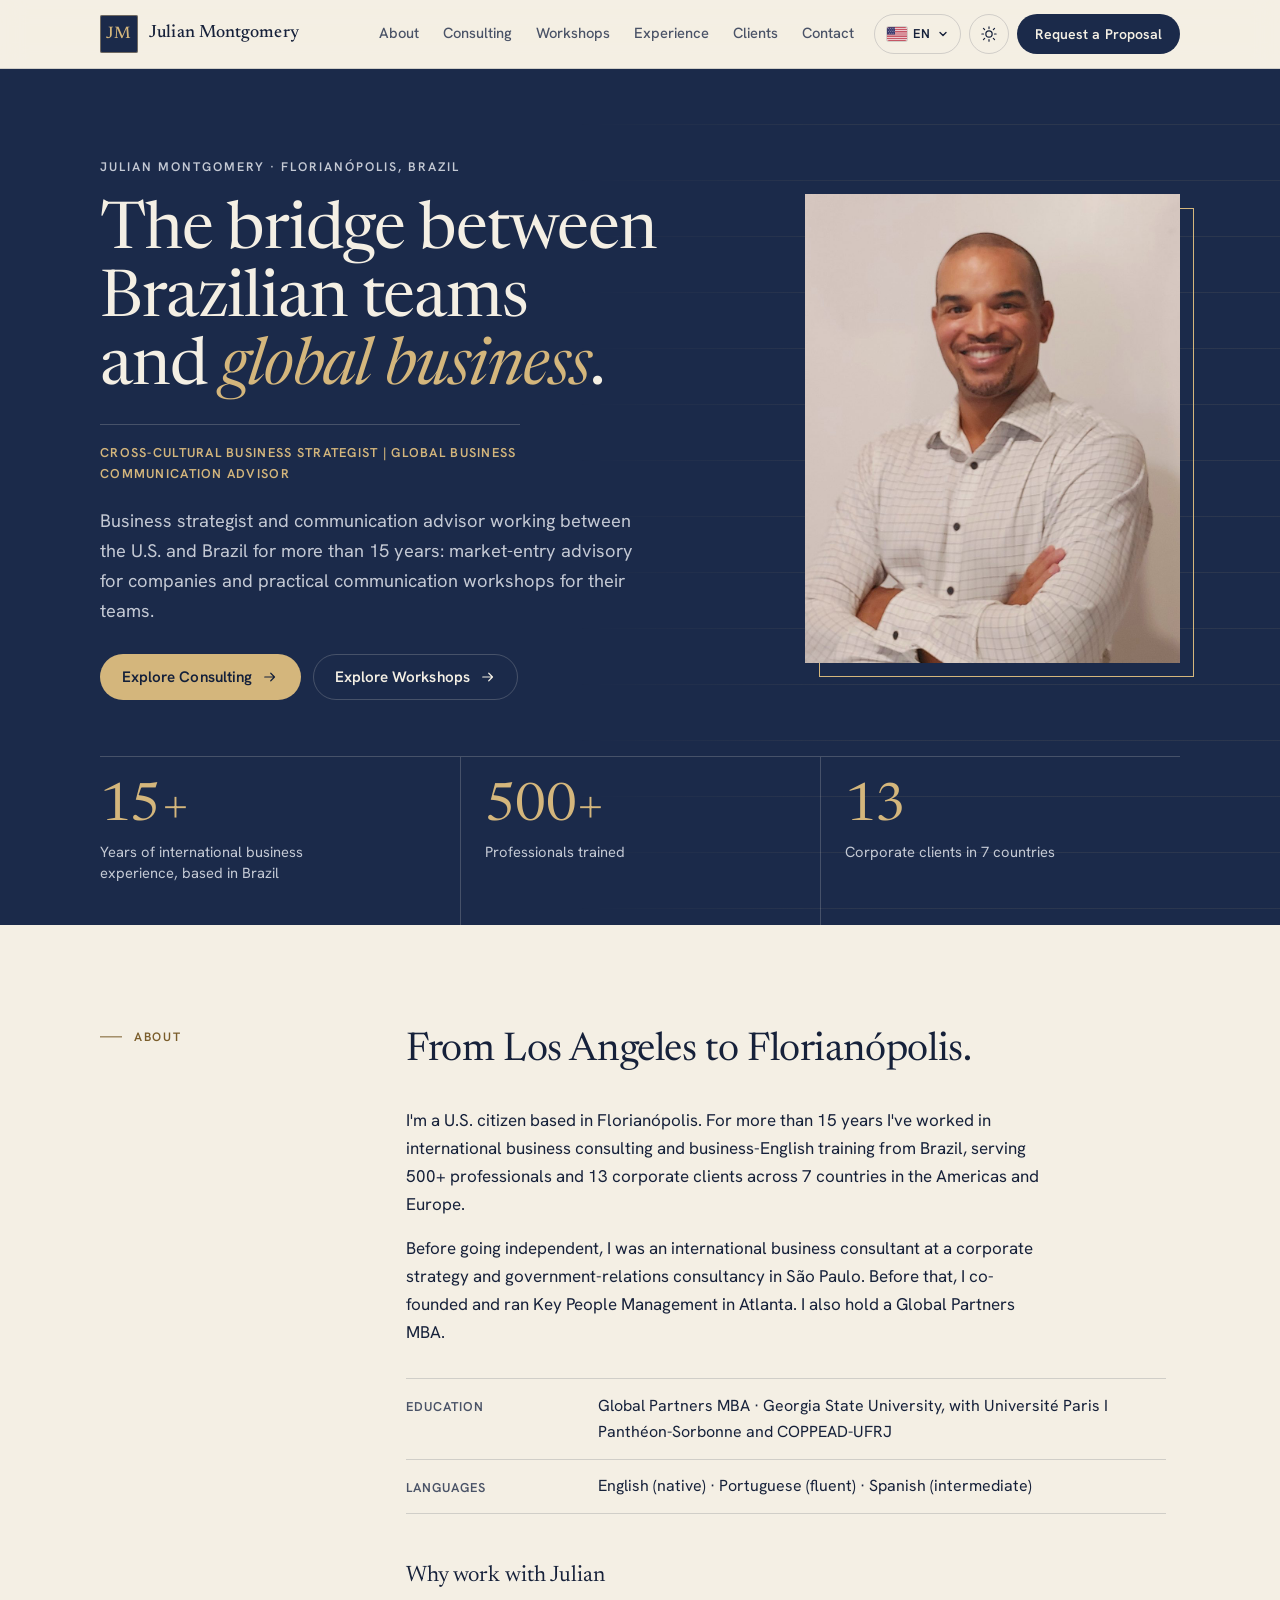
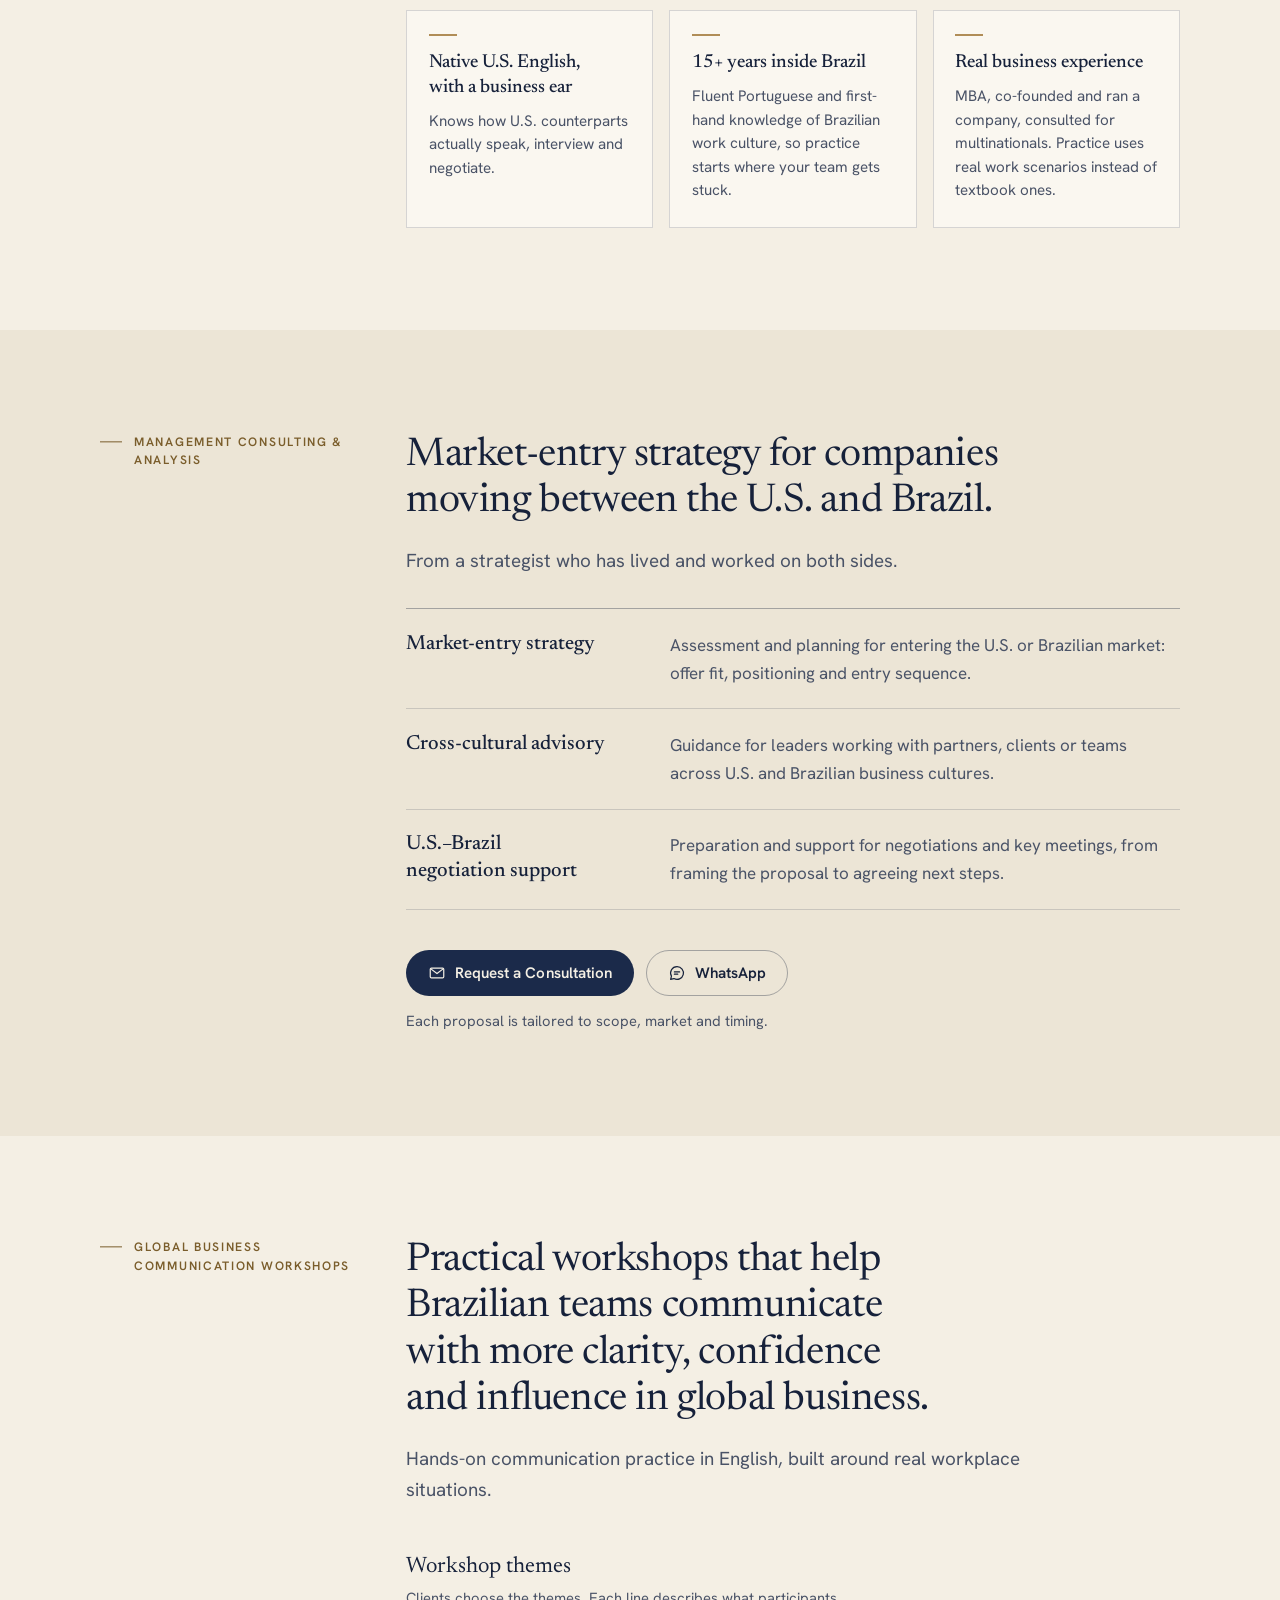
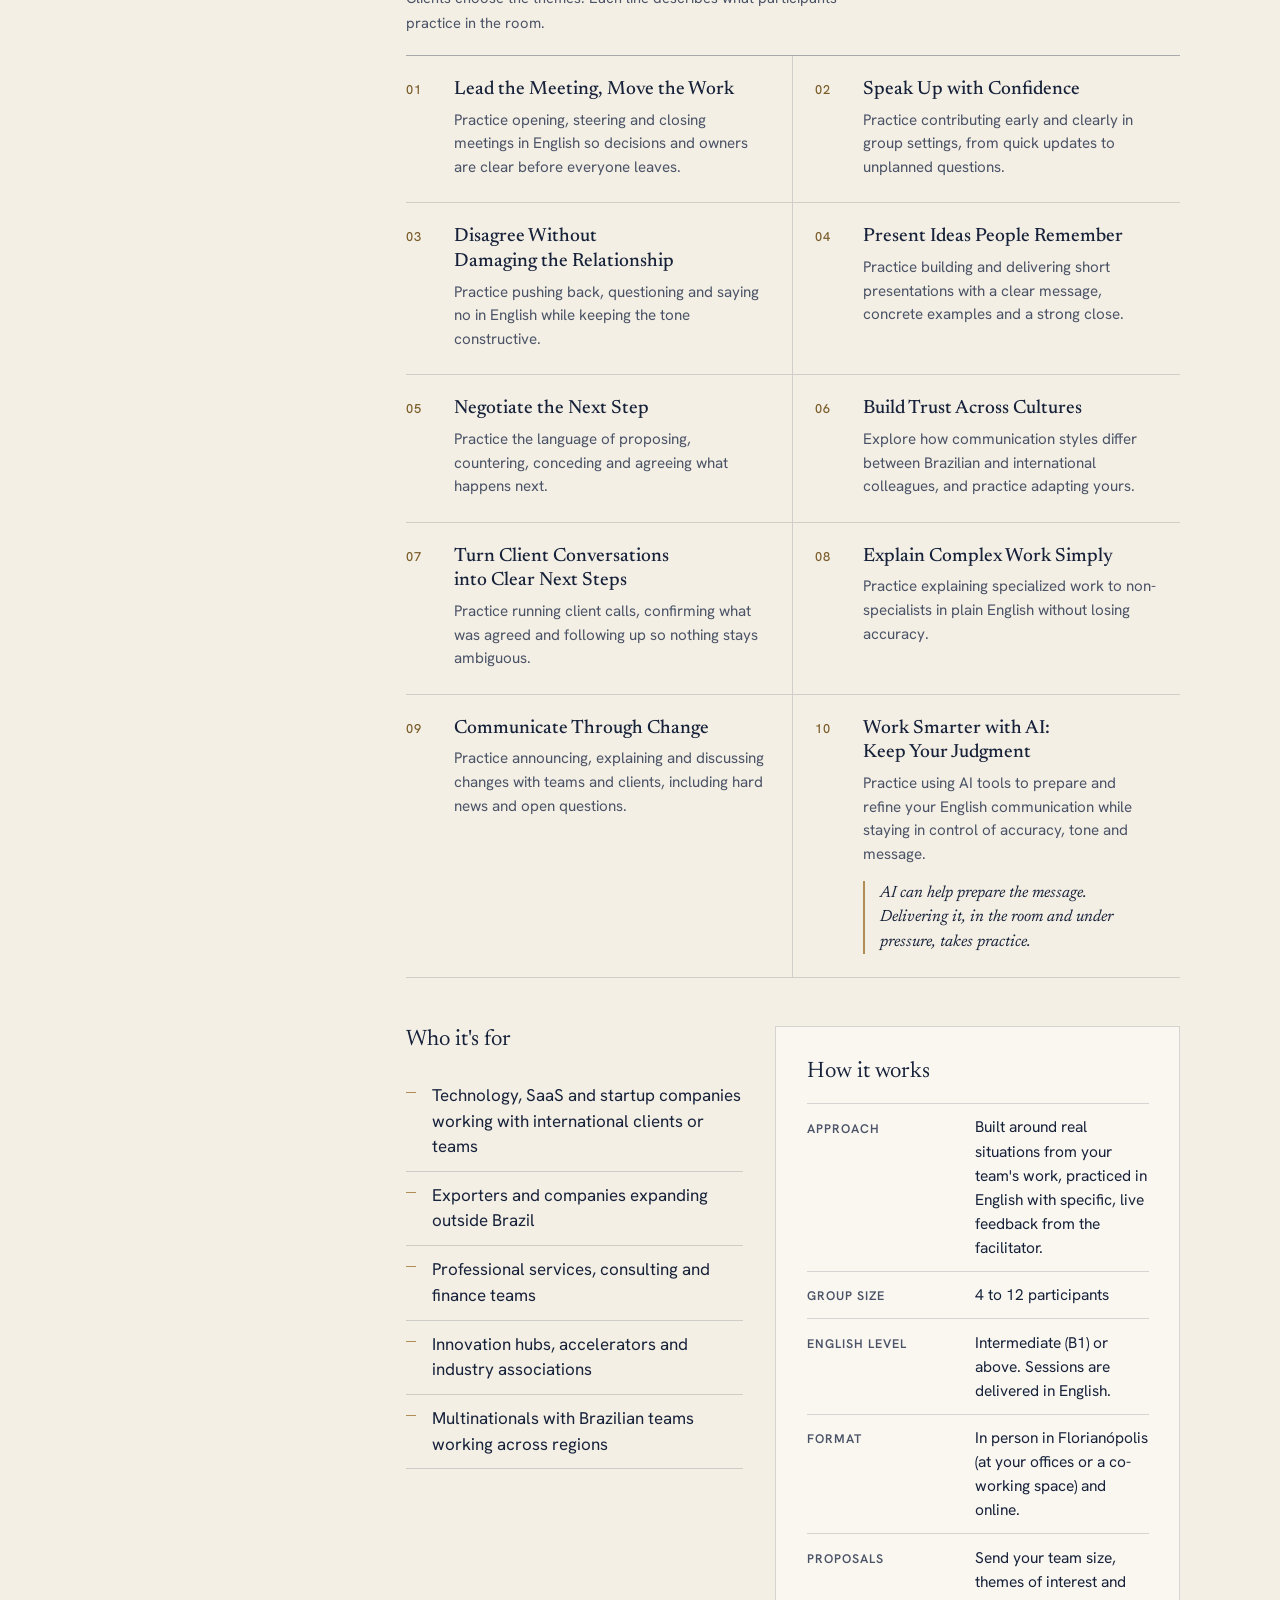
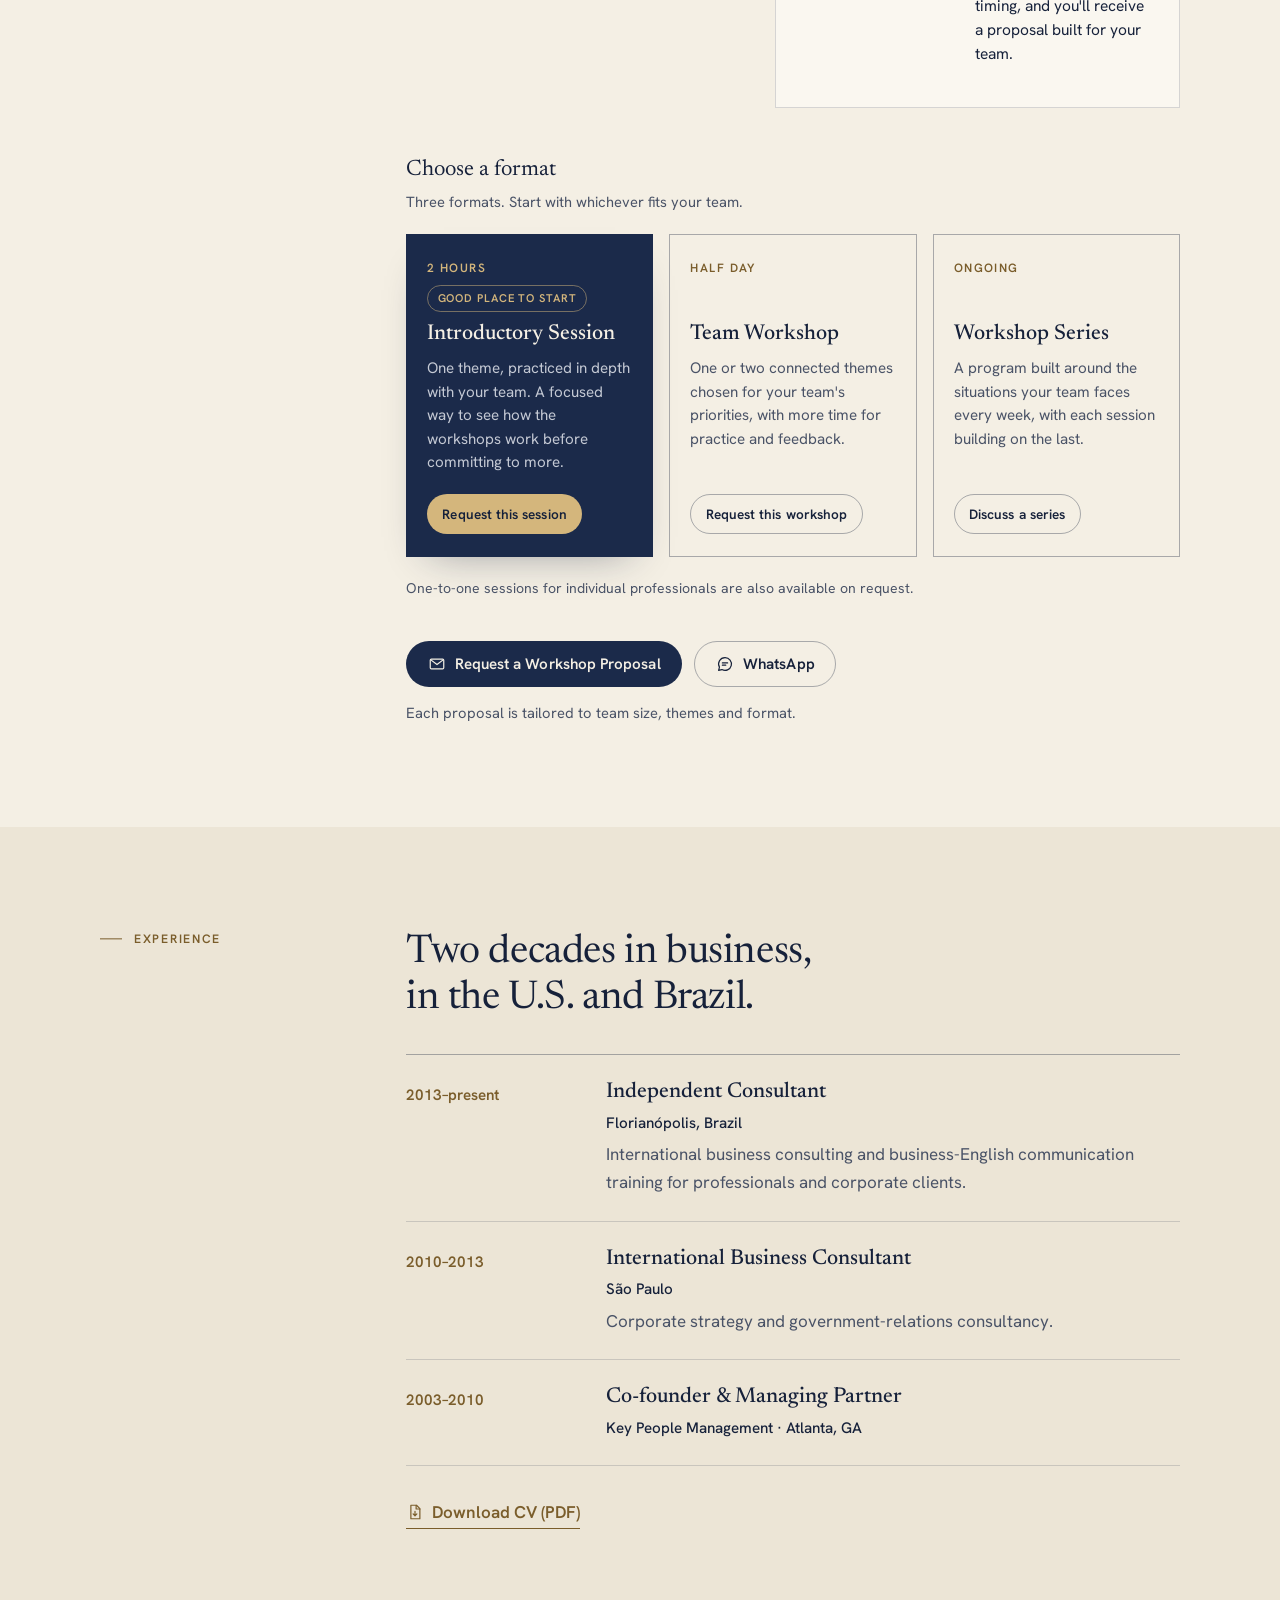
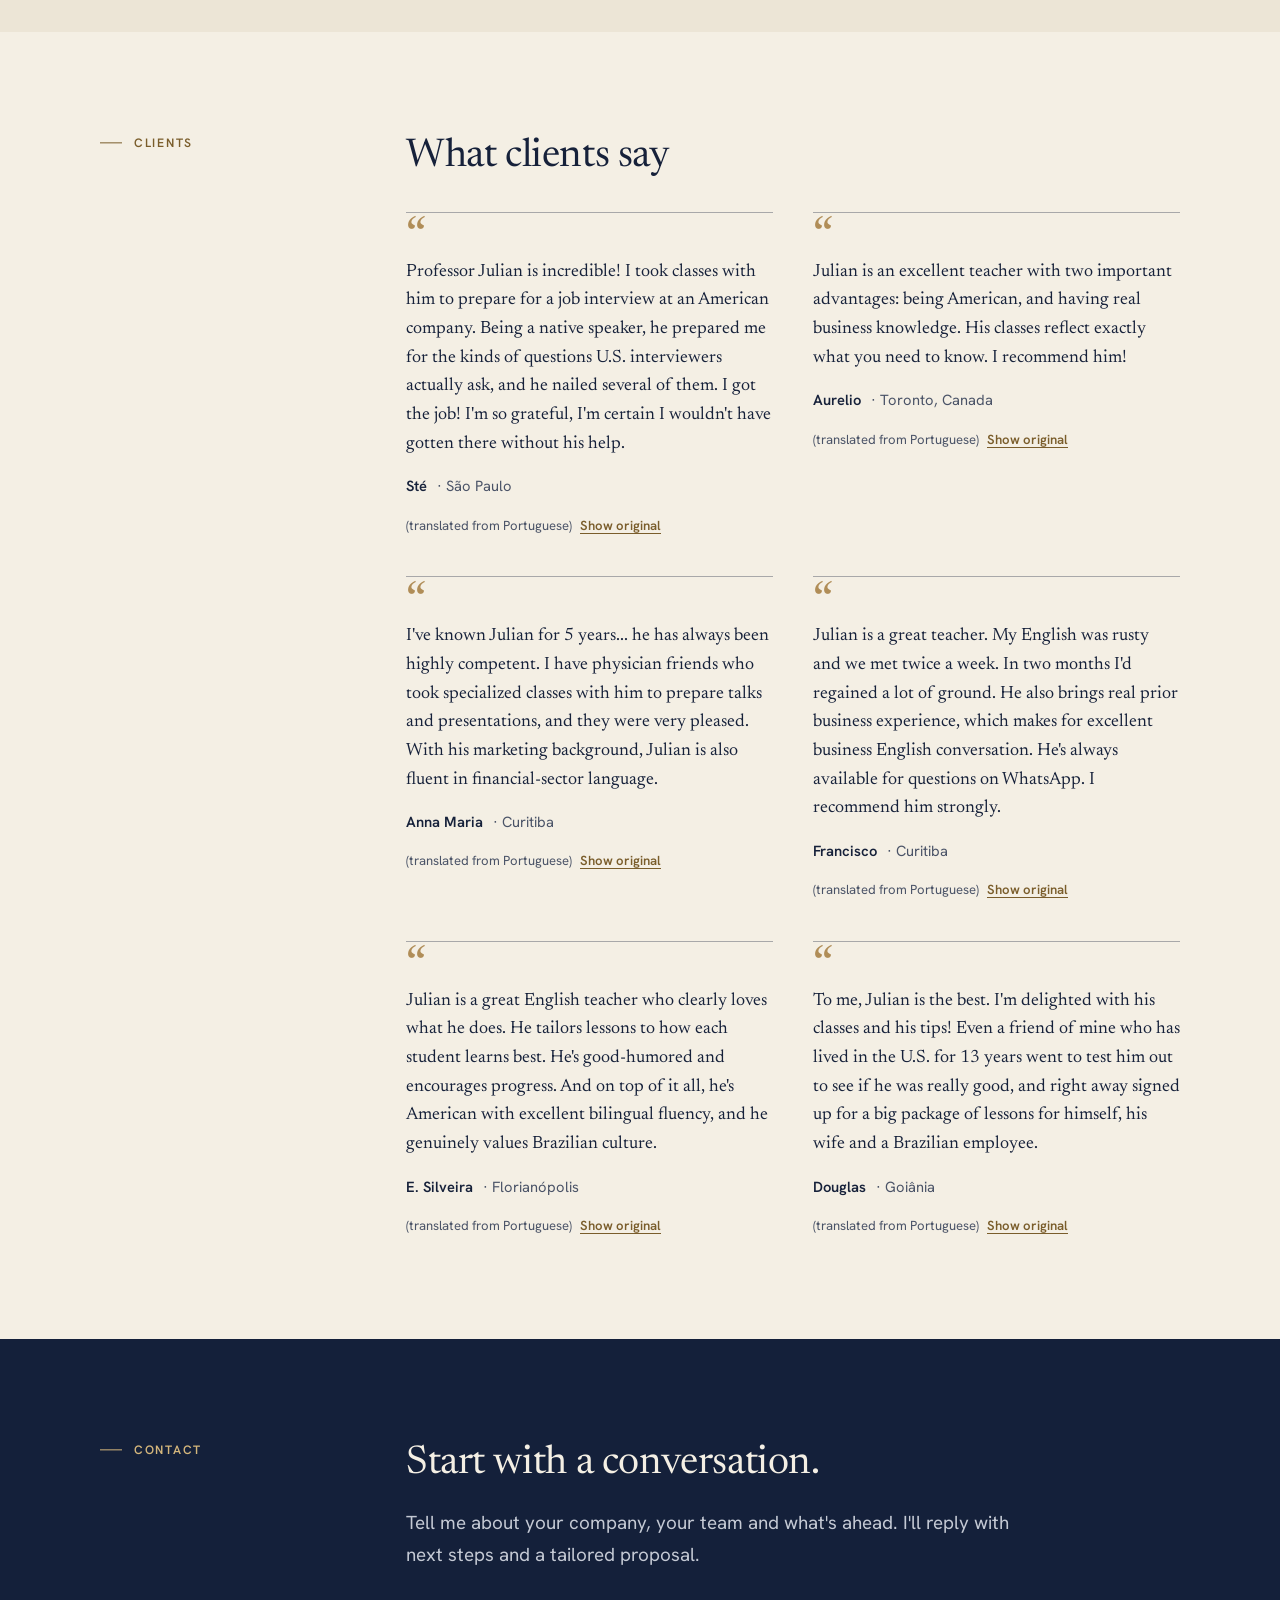
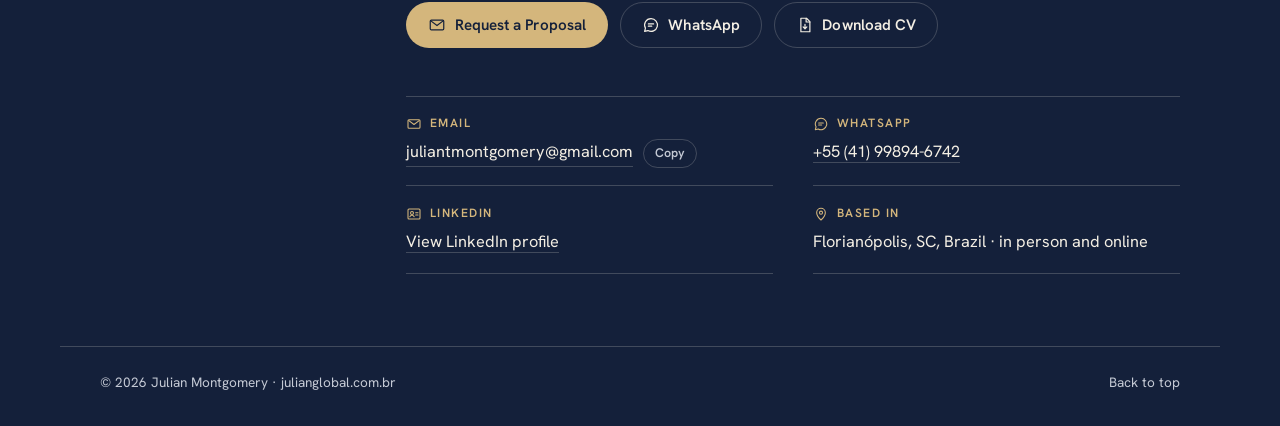
==== index.html @ 3c202619 "Initial website" ====
<!doctype html>
<html lang="pt-BR" data-lang="pt">
<head>
<meta charset="utf-8">
<meta name="viewport" content="width=device-width, initial-scale=1, viewport-fit=cover">
<title data-i18n="meta.title">Julian Montgomery | Consultor de Comunicação para Negócios Globais</title>
<meta name="description" content="Consultoria intercultural de negócios entre EUA e Brasil e workshops práticos de comunicação em inglês para equipes brasileiras. Presencial em Florianópolis e online.">
<meta name="author" content="Julian Montgomery">
<meta name="color-scheme" content="light dark">
<meta name="theme-color" content="#F4EFE4" media="(prefers-color-scheme: light)">
<meta name="theme-color" content="#0D1524" media="(prefers-color-scheme: dark)">
<link rel="canonical" href="https://julianglobal.com.br/">
<link rel="alternate" hreflang="pt-BR" href="https://julianglobal.com.br/?lang=pt">
<link rel="alternate" hreflang="en" href="https://julianglobal.com.br/?lang=en">
<link rel="alternate" hreflang="es" href="https://julianglobal.com.br/?lang=es">
<link rel="alternate" hreflang="x-default" href="https://julianglobal.com.br/">

<meta property="og:type" content="website">
<meta property="og:site_name" content="Julian Montgomery">
<meta property="og:url" content="https://julianglobal.com.br/">
<meta property="og:title" content="Julian Montgomery | Consultor de Comunicação para Negócios Globais">
<meta property="og:description" content="Consultoria intercultural de negócios entre EUA e Brasil e workshops práticos de comunicação em inglês para equipes brasileiras. Presencial em Florianópolis e online.">
<meta property="og:image" content="https://julianglobal.com.br/assets/og-image.png">
<meta property="og:image:width" content="1200">
<meta property="og:image:height" content="630">
<meta property="og:image:alt" content="Julian Montgomery, Consultor de Comunicação para Negócios Globais">
<meta property="og:locale" content="pt_BR">
<meta property="og:locale:alternate" content="en_US">
<meta property="og:locale:alternate" content="es_LA">
<meta name="twitter:card" content="summary_large_image">
<meta name="twitter:title" content="Julian Montgomery | Consultor de Comunicação para Negócios Globais">
<meta name="twitter:description" content="Consultoria intercultural de negócios entre EUA e Brasil e workshops práticos de comunicação em inglês para equipes brasileiras. Presencial em Florianópolis e online.">
<meta name="twitter:image" content="https://julianglobal.com.br/assets/og-image.png">

<link rel="icon" href="assets/favicon.svg" type="image/svg+xml">
<link rel="icon" href="assets/favicon-32.png" sizes="32x32" type="image/png">
<link rel="apple-touch-icon" href="assets/apple-touch-icon.png">
<link rel="preload" href="assets/fonts/newsreader-roman.woff2" as="font" type="font/woff2" crossorigin>
<link rel="preload" href="assets/fonts/hanken-grotesk.woff2" as="font" type="font/woff2" crossorigin>
<link rel="stylesheet" href="assets/css/fonts.css">
<link rel="stylesheet" href="assets/css/style.css">
<script>
  /* Apply a saved light/dark choice before paint. Storage may be blocked; the page works without it. */
  try { var t = localStorage.getItem("jm-theme"); if (t === "dark" || t === "light") document.documentElement.setAttribute("data-theme", t); } catch (e) {}
</script>
<script type="application/ld+json">
{
  "@context": "https://schema.org",
  "@type": "Person",
  "name": "Julian Montgomery",
  "jobTitle": "Global Business Communication Advisor",
  "url": "https://julianglobal.com.br/",
  "image": "https://julianglobal.com.br/assets/julian.jpg",
  "address": { "@type": "PostalAddress", "addressLocality": "Florianópolis", "addressRegion": "SC", "addressCountry": "BR" },
  "alumniOf": { "@type": "CollegeOrUniversity", "name": "Georgia State University" },
  "knowsLanguage": ["en", "pt-BR", "es"],
  "sameAs": ["https://www.linkedin.com/in/julianmontgomery"]
}
</script>
</head>
<body>
<!--PREVIEW-BODY-START-->
<svg class="sprite" aria-hidden="true" focusable="false" xmlns="http://www.w3.org/2000/svg">
  <symbol id="flag-br" viewBox="0 0 20 14"><rect width="20" height="14" fill="#009C3B"/><path d="M1.8 7 10 1.4 18.2 7 10 12.6Z" fill="#FFDF00"/><circle cx="10" cy="7" r="3.4" fill="#002776"/><path d="M6.7 6.3c2.3-.6 4.8-.2 6.6 1.3" stroke="#fff" stroke-width=".6" fill="none"/></symbol>
  <symbol id="flag-us" viewBox="0 0 19 13"><rect width="19" height="13" fill="#fff"/><path d="M0 0h19v1H0zm0 2h19v1H0zm0 2h19v1H0zm0 2h19v1H0zm0 2h19v1H0zm0 2h19v1H0zm0 2h19v1H0z" fill="#B22234"/><rect width="7.6" height="7" fill="#3C3B6E"/><g fill="#fff"><circle cx="1.3" cy="1.2" r=".35"/><circle cx="3.1" cy="1.2" r=".35"/><circle cx="4.9" cy="1.2" r=".35"/><circle cx="6.7" cy="1.2" r=".35"/><circle cx="2.2" cy="2.7" r=".35"/><circle cx="4" cy="2.7" r=".35"/><circle cx="5.8" cy="2.7" r=".35"/><circle cx="1.3" cy="4.2" r=".35"/><circle cx="3.1" cy="4.2" r=".35"/><circle cx="4.9" cy="4.2" r=".35"/><circle cx="6.7" cy="4.2" r=".35"/><circle cx="2.2" cy="5.7" r=".35"/><circle cx="4" cy="5.7" r=".35"/><circle cx="5.8" cy="5.7" r=".35"/></g></symbol>
  <symbol id="flag-es" viewBox="0 0 3 2"><rect width="3" height="2" fill="#AA151B"/><rect y=".5" width="3" height="1" fill="#F1BF00"/></symbol>
  <symbol id="i-sun" viewBox="0 0 24 24"><circle cx="12" cy="12" r="4.2" fill="none" stroke="currentColor" stroke-width="1.6"/><path d="M12 2.5v2.2M12 19.3v2.2M4.6 4.6l1.6 1.6M17.8 17.8l1.6 1.6M2.5 12h2.2M19.3 12h2.2M4.6 19.4l1.6-1.6M17.8 6.2l1.6-1.6" stroke="currentColor" stroke-width="1.6" stroke-linecap="round"/></symbol>
  <symbol id="i-moon" viewBox="0 0 24 24"><path d="M20 14.6A8.2 8.2 0 0 1 9.4 4a8.2 8.2 0 1 0 10.6 10.6Z" fill="none" stroke="currentColor" stroke-width="1.6" stroke-linejoin="round"/></symbol>
  <symbol id="i-menu" viewBox="0 0 24 24"><path d="M4 7h16M4 12h16M4 17h16" stroke="currentColor" stroke-width="1.6" stroke-linecap="round"/></symbol>
  <symbol id="i-caret" viewBox="0 0 12 12"><path d="m3 4.5 3 3 3-3" fill="none" stroke="currentColor" stroke-width="1.4" stroke-linecap="round" stroke-linejoin="round"/></symbol>
  <symbol id="i-mail" viewBox="0 0 24 24"><rect x="3" y="5.5" width="18" height="13" rx="1.5" fill="none" stroke="currentColor" stroke-width="1.6"/><path d="m3.8 6.5 8.2 6.2 8.2-6.2" fill="none" stroke="currentColor" stroke-width="1.6" stroke-linejoin="round"/></symbol>
  <symbol id="i-chat" viewBox="0 0 24 24"><path d="M12 3.5a8.5 8.5 0 0 0-7.4 12.7L3.5 20.5l4.4-1.1A8.5 8.5 0 1 0 12 3.5Z" fill="none" stroke="currentColor" stroke-width="1.6" stroke-linejoin="round"/><path d="M8.5 10.5h7M8.5 13.5h4.5" stroke="currentColor" stroke-width="1.6" stroke-linecap="round"/></symbol>
  <symbol id="i-doc" viewBox="0 0 24 24"><path d="M6.5 3h7.5l4.5 4.5V21h-12Z" fill="none" stroke="currentColor" stroke-width="1.6" stroke-linejoin="round"/><path d="M13.5 3v5h5M12 11v6m-2.5-2.5L12 17l2.5-2.5" fill="none" stroke="currentColor" stroke-width="1.6" stroke-linecap="round" stroke-linejoin="round"/></symbol>
  <symbol id="i-profile" viewBox="0 0 24 24"><rect x="3" y="4.5" width="18" height="15" rx="1.5" fill="none" stroke="currentColor" stroke-width="1.6"/><circle cx="9" cy="10.5" r="2.2" fill="none" stroke="currentColor" stroke-width="1.6"/><path d="M5.8 16.2c.6-1.6 1.8-2.4 3.2-2.4s2.6.8 3.2 2.4M14.5 10h3.5M14.5 13.5h3.5" fill="none" stroke="currentColor" stroke-width="1.6" stroke-linecap="round"/></symbol>
  <symbol id="i-pin" viewBox="0 0 24 24"><path d="M12 21s-6.5-6-6.5-11a6.5 6.5 0 0 1 13 0c0 5-6.5 11-6.5 11Z" fill="none" stroke="currentColor" stroke-width="1.6" stroke-linejoin="round"/><circle cx="12" cy="10" r="2.3" fill="none" stroke="currentColor" stroke-width="1.6"/></symbol>
  <symbol id="i-arrow" viewBox="0 0 24 24"><path d="M5 12h13m-5-5 5 5-5 5" fill="none" stroke="currentColor" stroke-width="1.6" stroke-linecap="round" stroke-linejoin="round"/></symbol>
</svg>

<a class="skip-link" href="#main" data-i18n="ui.skip">Pular para o conteúdo</a>

<header class="site-nav" id="top">
  <div class="wrap nav-inner">
    <a class="brand" href="#top" aria-label="Julian Montgomery">
      <span class="brand-mark" aria-hidden="true">JM</span>
      <span class="brand-name">Julian Montgomery</span>
    </a>

    <nav class="nav-links" id="nav-links" data-i18n-attr="aria-label:nav.label" aria-label="Navegação principal">
      <a href="#about" data-i18n="nav.about">Sobre</a>
      <a href="#consulting" data-i18n="nav.consulting">Consultoria</a>
      <a href="#workshops" data-i18n="nav.workshops">Workshops</a>
      <a href="#experience" data-i18n="nav.experience">Trajetória</a>
      <a href="#clients" data-i18n="nav.clients">Depoimentos</a>
      <a href="#contact" data-i18n="nav.contact">Contato</a>
    </nav>

    <div class="nav-tools">
      <div class="lang">
        <button class="icon-btn lang-btn" id="lang-btn" type="button" aria-haspopup="true" aria-expanded="false" aria-controls="lang-menu" data-i18n-attr="aria-label:ui.lang" aria-label="Mudar idioma">
          <svg class="flag" aria-hidden="true"><use id="lang-flag" href="#flag-br"></use></svg>
          <span class="lang-code" id="lang-code">PT</span>
          <svg class="caret" aria-hidden="true"><use href="#i-caret"></use></svg>
        </button>
        <ul class="lang-menu" id="lang-menu" hidden>
          <li><button type="button" data-set-lang="pt" lang="pt-BR"><svg class="flag" aria-hidden="true"><use href="#flag-br"></use></svg>Português</button></li>
          <li><button type="button" data-set-lang="en" lang="en"><svg class="flag" aria-hidden="true"><use href="#flag-us"></use></svg>English</button></li>
          <li><button type="button" data-set-lang="es" lang="es"><svg class="flag" aria-hidden="true"><use href="#flag-es"></use></svg>Español</button></li>
        </ul>
      </div>
      <button class="icon-btn" id="theme-btn" type="button" data-i18n-attr="aria-label:ui.theme.toDark" aria-label="Ativar tema escuro">
        <svg class="i-sun" aria-hidden="true"><use href="#i-sun"></use></svg>
        <svg class="i-moon" aria-hidden="true"><use href="#i-moon"></use></svg>
      </button>
      <a class="btn btn-primary btn-sm nav-cta" data-mail="proposal" href="mailto:juliantmontgomery@gmail.com?subject=Solicita%C3%A7%C3%A3o%20de%20proposta%20%C2%B7%20Julian%20Montgomery&amp;body=Ol%C3%A1%2C%20Julian%2C%0A%0AGostaria%20de%20solicitar%20uma%20proposta.%0A%0AEmpresa%3A%0AServi%C3%A7o%20(consultoria%20ou%20workshops)%3A%0ATamanho%20da%20equipe%3A%0ATema%20de%20interesse%3A%0APrazo%20desejado%3A%0A%0AObrigado(a)%2C%0A" data-i18n="nav.cta">Solicitar proposta</a>
      <button class="icon-btn menu-btn" id="menu-btn" type="button" aria-expanded="false" aria-controls="nav-links" data-i18n-attr="aria-label:ui.menu" aria-label="Abrir menu de navegação">
        <svg aria-hidden="true"><use href="#i-menu"></use></svg>
      </button>
    </div>
  </div>
</header>

<main id="main">

  <!-- Hero -->
  <section class="hero" aria-labelledby="hero-title">
    <div class="wrap hero-grid">
      <div class="hero-copy">
        <p class="hero-kicker" data-i18n="hero.kicker">Julian Montgomery · Florianópolis, Brasil</p>
        <h1 id="hero-title" data-i18n-html="hero.title.html">A ponte entre equipes brasileiras e os <em>negócios globais</em>.</h1>
        <p class="hero-tagline" data-i18n="hero.tagline">Estrategista de Negócios Interculturais | Consultor de Comunicação para Negócios Globais</p>
        <p class="hero-lead" data-i18n="hero.lead">Estrategista de negócios e consultor de comunicação atuando entre os EUA e o Brasil há mais de 15 anos: consultoria de entrada em mercado para empresas e workshops práticos de comunicação para suas equipes.</p>
        <div class="actions">
          <a class="btn btn-gold" href="#consulting"><span data-i18n="hero.btnA">Conhecer a consultoria</span><svg aria-hidden="true"><use href="#i-arrow"></use></svg></a>
          <a class="btn btn-line-light" href="#workshops"><span data-i18n="hero.btnB">Conhecer os workshops</span><svg aria-hidden="true"><use href="#i-arrow"></use></svg></a>
        </div>
      </div>

      <figure class="portrait">
        <div class="portrait-frame">
          <div class="portrait-placeholder" aria-hidden="true"><span>JM</span></div>
          <img src="assets/julian.jpg" width="960" height="1200" fetchpriority="high" decoding="async" data-i18n-attr="alt:hero.photoAlt" alt="Retrato de Julian Montgomery">
        </div>
      </figure>
    </div>

    <div class="wrap">
      <dl class="stats" data-i18n-attr="aria-label:hero.statsLabel" aria-label="Números da trajetória">
        <div class="stat"><dt class="stat-num">15+</dt><dd data-i18n="stat1.label">Anos de experiência em negócios internacionais, com base no Brasil</dd></div>
        <div class="stat"><dt class="stat-num">500+</dt><dd data-i18n="stat2.label">Profissionais treinados</dd></div>
        <div class="stat"><dt class="stat-num">13</dt><dd data-i18n="stat3.label">Clientes corporativos em 7 países</dd></div>
      </dl>
    </div>
  </section>

  <!-- About -->
  <section class="section" id="about" aria-labelledby="about-title">
    <div class="wrap split">
      <p class="eyebrow" data-i18n="about.eyebrow">Sobre</p>
      <div class="split-main">
        <h2 id="about-title" data-i18n="about.title">De Los Angeles a Florianópolis.</h2>
        <div class="prose">
          <p data-i18n="about.p1">Sou cidadão dos EUA e moro em Florianópolis. Há mais de 15 anos atuo, a partir do Brasil, com consultoria em negócios internacionais e treinamento em inglês para negócios, atendendo mais de 500 profissionais e 13 clientes corporativos em 7 países das Américas e da Europa.</p>
          <p data-i18n="about.p2">Antes de atuar de forma independente, fui consultor de negócios internacionais em uma consultoria de estratégia corporativa e relações governamentais em São Paulo. Antes disso, cofundei e dirigi a Key People Management, em Atlanta. Também sou MBA pelo programa Global Partners.</p>
        </div>
        <dl class="facts">
          <div><dt data-i18n="about.eduL">Formação</dt><dd data-i18n="about.edu">MBA Global Partners · Georgia State University, com Université Paris I Panthéon-Sorbonne e COPPEAD-UFRJ</dd></div>
          <div><dt data-i18n="about.langL">Idiomas</dt><dd data-i18n="about.langs">Inglês (nativo) · Português (fluente) · Espanhol (intermediário)</dd></div>
        </dl>

        <h3 class="sub-title" data-i18n="why.title">Por que trabalhar com Julian</h3>
        <ul class="why">
          <li><h4 data-i18n="why1.t">Inglês nativo dos EUA, com visão de negócios</h4><p data-i18n="why1.d">Sabe como profissionais dos EUA realmente falam, entrevistam e negociam.</p></li>
          <li><h4 data-i18n="why2.t">Mais de 15 anos dentro do Brasil</h4><p data-i18n="why2.d">Português fluente e vivência da cultura de trabalho brasileira: a prática começa onde a equipe trava.</p></li>
          <li><h4 data-i18n="why3.t">Experiência real de negócios</h4><p data-i18n="why3.d">MBA, empresa própria e consultoria para multinacionais. A prática usa cenários reais de trabalho, em vez de exemplos de livro.</p></li>
        </ul>
      </div>
    </div>
  </section>

  <!-- Path A: Consulting -->
  <section class="section section-alt" id="consulting" aria-labelledby="consulting-title">
    <div class="wrap split">
      <p class="eyebrow" data-i18n="a.eyebrow">Consultoria de Gestão e Análise</p>
      <div class="split-main">
        <h2 id="consulting-title" data-i18n="a.title">Estratégia de entrada em mercado para empresas em expansão entre os EUA e o Brasil.</h2>
        <p class="lead" data-i18n="a.lead">Com um estrategista que viveu e trabalhou nos dois lados.</p>
        <ul class="services">
          <li><h3 data-i18n="a.s1.t">Estratégia de entrada em mercado</h3><p data-i18n="a.s1.d">Análise e planejamento para entrar no mercado dos EUA ou do Brasil: adequação da oferta, posicionamento e sequência de entrada.</p></li>
          <li><h3 data-i18n="a.s2.t">Assessoria intercultural</h3><p data-i18n="a.s2.d">Orientação para líderes que lidam com sócios, clientes ou equipes entre as culturas de negócios dos EUA e do Brasil.</p></li>
          <li><h3 data-i18n="a.s3.t">Apoio em negociações EUA–Brasil</h3><p data-i18n="a.s3.d">Preparação e acompanhamento de negociações e reuniões-chave, da estruturação da proposta à definição dos próximos passos.</p></li>
        </ul>
        <div class="cta-row">
          <div class="actions">
            <a class="btn btn-primary" data-mail="consultation" href="mailto:juliantmontgomery@gmail.com?subject=Solicita%C3%A7%C3%A3o%20de%20consultoria%20%C2%B7%20Julian%20Montgomery&amp;body=Ol%C3%A1%2C%20Julian%2C%0A%0AGostaria%20de%20conversar%20sobre%20um%20projeto%20de%20consultoria.%0A%0AEmpresa%3A%0AMercado%20ou%20tema%3A%0ATamanho%20da%20equipe%20(se%20aplic%C3%A1vel)%3A%0APrazo%20desejado%3A%0A%0AObrigado(a)%2C%0A"><svg aria-hidden="true"><use href="#i-mail"></use></svg><span data-i18n="a.cta">Solicitar uma consultoria</span></a>
            <a class="btn btn-line" data-wa href="https://wa.me/5541998946742?text=Ol%C3%A1%2C%20Julian!%20Vi%20seu%20site%20e%20gostaria%20de%20conversar%20sobre%20uma%20proposta." target="_blank" rel="noopener"><svg aria-hidden="true"><use href="#i-chat"></use></svg>WhatsApp</a>
          </div>
          <p class="note" data-i18n="a.note">Cada proposta é feita sob medida para o escopo, o mercado e o prazo.</p>
        </div>
      </div>
    </div>
  </section>

  <!-- Path B: Workshops -->
  <section class="section" id="workshops" aria-labelledby="workshops-title">
    <div class="wrap split">
      <p class="eyebrow" data-i18n="b.eyebrow">Workshops de Comunicação para Negócios Globais</p>
      <div class="split-main">
        <h2 id="workshops-title" data-i18n="b.title">Workshops práticos que ajudam equipes brasileiras a se comunicar com mais clareza, confiança e influência nos negócios globais.</h2>
        <p class="lead" data-i18n="b.lead">Prática de comunicação em inglês, construída em torno de situações reais do trabalho.</p>

        <div class="block">
          <div class="block-head">
            <h3 class="sub-title" data-i18n="b.themesTitle">Temas dos workshops</h3>
            <p class="note" data-i18n="b.themesNote">A empresa escolhe os temas. Cada descrição mostra o que os participantes praticam na sala.</p>
          </div>
          <ol class="themes">
            <li><span class="theme-no">01</span><h4 data-i18n="th1.t">Conduza a reunião, faça o trabalho andar</h4><p data-i18n="th1.d">Pratique abrir, conduzir e encerrar reuniões em inglês, para que decisões e responsáveis fiquem claros antes de todos saírem.</p></li>
            <li><span class="theme-no">02</span><h4 data-i18n="th2.t">Posicione-se com confiança</h4><p data-i18n="th2.d">Pratique contribuir cedo e com clareza em grupo, de atualizações rápidas a perguntas inesperadas.</p></li>
            <li><span class="theme-no">03</span><h4 data-i18n="th3.t">Discorde sem desgastar a relação</h4><p data-i18n="th3.d">Pratique contestar, questionar e dizer não em inglês, mantendo o tom construtivo.</p></li>
            <li><span class="theme-no">04</span><h4 data-i18n="th4.t">Apresente ideias que ficam na memória</h4><p data-i18n="th4.d">Pratique montar e fazer apresentações curtas, com mensagem clara, exemplos concretos e um fechamento forte.</p></li>
            <li><span class="theme-no">05</span><h4 data-i18n="th5.t">Negocie o próximo passo</h4><p data-i18n="th5.d">Pratique a linguagem de propor, contrapropor, ceder e combinar o que acontece em seguida.</p></li>
            <li><span class="theme-no">06</span><h4 data-i18n="th6.t">Construa confiança entre culturas</h4><p data-i18n="th6.d">Explore como os estilos de comunicação diferem entre colegas brasileiros e internacionais, e pratique adaptar o seu.</p></li>
            <li><span class="theme-no">07</span><h4 data-i18n="th7.t">Transforme conversas com clientes em próximos passos claros</h4><p data-i18n="th7.d">Pratique conduzir calls com clientes, confirmar o que foi combinado e fazer o follow-up, para que nada fique ambíguo.</p></li>
            <li><span class="theme-no">08</span><h4 data-i18n="th8.t">Explique o complexo de forma simples</h4><p data-i18n="th8.d">Pratique explicar trabalho especializado para não especialistas, em inglês claro, sem perder precisão.</p></li>
            <li><span class="theme-no">09</span><h4 data-i18n="th9.t">Comunique em tempos de mudança</h4><p data-i18n="th9.d">Pratique anunciar, explicar e discutir mudanças com equipes e clientes, incluindo más notícias e perguntas em aberto.</p></li>
            <li><span class="theme-no">10</span><h4 data-i18n="th10.t">Use a IA a seu favor, com seu próprio critério</h4><p data-i18n="th10.d">Pratique usar ferramentas de IA para preparar e refinar sua comunicação em inglês, mantendo o controle da precisão, do tom e da mensagem.</p><p class="theme-ai" data-i18n="th10.ai">A IA pode ajudar a preparar a mensagem. Comunicá-la, na sala e sob pressão, exige prática.</p></li>
          </ol>
        </div>

        <div class="block audience">
          <div class="for-who">
            <h3 class="sub-title" data-i18n="b.forTitle">Para quem é</h3>
            <ul class="ticks">
              <li data-i18n="b.for1">Empresas de tecnologia, SaaS e startups que trabalham com clientes ou equipes internacionais</li>
              <li data-i18n="b.for2">Exportadoras e empresas em expansão para fora do Brasil</li>
              <li data-i18n="b.for3">Serviços profissionais, consultoria e equipes de finanças</li>
              <li data-i18n="b.for4">Hubs de inovação, aceleradoras e associações setoriais</li>
              <li data-i18n="b.for5">Multinacionais com equipes brasileiras atuando entre regiões</li>
            </ul>
          </div>
          <aside class="hr-box" aria-labelledby="hr-title">
            <h3 class="sub-title" id="hr-title" data-i18n="hr.title">Como funciona</h3>
            <dl class="hr-facts">
              <div><dt data-i18n="hr.sessionL">Abordagem</dt><dd data-i18n="hr.sessionD">Parte de situações reais do trabalho da equipe, praticadas em inglês com feedback específico e ao vivo do facilitador.</dd></div>
              <div><dt data-i18n="hr.sizeL">Tamanho do grupo</dt><dd data-i18n="hr.sizeD">De 4 a 12 participantes</dd></div>
              <div><dt data-i18n="hr.levelL">Nível de inglês</dt><dd data-i18n="hr.levelD">Intermediário (B1) ou superior. As sessões são conduzidas em inglês.</dd></div>
              <div><dt data-i18n="hr.whereL">Formato</dt><dd data-i18n="hr.whereD">Presencial em Florianópolis (no seu escritório ou em um coworking) e online.</dd></div>
              <div><dt data-i18n="hr.propL">Proposta</dt><dd data-i18n="hr.propD">Envie o tamanho da equipe, os temas de interesse e o prazo, e você receberá uma proposta feita para a sua equipe.</dd></div>
            </dl>
          </aside>
        </div>

        <div class="block ladder-block">
          <div class="block-head">
            <h3 class="sub-title" data-i18n="lad.title">Escolha o formato</h3>
            <p class="note" data-i18n="lad.intro">Três formatos. Comece pelo que fizer mais sentido para sua equipe.</p>
          </div>
          <ul class="ladder">
            <li class="step step-first">
              <div class="step-top"><span class="step-no" data-i18n="lad.s1.dur">2 horas</span><span class="step-tag" data-i18n="lad.s1.tag">Ideal para começar</span></div>
              <h4 data-i18n="lad.s1.name">Sessão Introdutória</h4>
              <p data-i18n="lad.s1.d">Um tema, praticado em profundidade com a sua equipe. Uma forma objetiva de conhecer os workshops antes de assumir um compromisso maior.</p>
              <a class="btn btn-gold btn-sm" data-mail="intro" href="mailto:juliantmontgomery@gmail.com?subject=Solicita%C3%A7%C3%A3o%20de%20Sess%C3%A3o%20Introdut%C3%B3ria%20%C2%B7%20Julian%20Montgomery&amp;body=Ol%C3%A1%2C%20Julian%2C%0A%0AGostaria%20de%20solicitar%20uma%20Sess%C3%A3o%20Introdut%C3%B3ria%20para%20minha%20equipe.%0A%0AEmpresa%3A%0ATamanho%20da%20equipe%3A%0ATema%20de%20interesse%3A%0APresencial%20(Florian%C3%B3polis)%20ou%20online%3A%0APrazo%20desejado%3A%0A%0AObrigado(a)%2C%0A"><span data-i18n="lad.s1.cta">Solicitar esta sessão</span></a>
            </li>
            <li class="step">
              <div class="step-top"><span class="step-no" data-i18n="lad.s2.dur">Meio período</span></div>
              <h4 data-i18n="lad.s2.name">Workshop para Equipes</h4>
              <p data-i18n="lad.s2.d">Um ou dois temas conectados, escolhidos conforme as prioridades da sua equipe, com mais tempo para prática e feedback.</p>
              <a class="btn btn-line btn-sm" data-mail="team" href="mailto:juliantmontgomery@gmail.com?subject=Solicita%C3%A7%C3%A3o%20de%20Workshop%20para%20Equipes%20%C2%B7%20Julian%20Montgomery&amp;body=Ol%C3%A1%2C%20Julian%2C%0A%0AGostaria%20de%20solicitar%20um%20Workshop%20para%20Equipes%20(meio%20per%C3%ADodo)%20para%20minha%20equipe.%0A%0AEmpresa%3A%0ATamanho%20da%20equipe%3A%0ATema(s)%20de%20interesse%3A%0APresencial%20(Florian%C3%B3polis)%20ou%20online%3A%0APrazo%20desejado%3A%0A%0AObrigado(a)%2C%0A"><span data-i18n="lad.s2.cta">Solicitar este workshop</span></a>
            </li>
            <li class="step">
              <div class="step-top"><span class="step-no" data-i18n="lad.s3.dur">Contínuo</span></div>
              <h4 data-i18n="lad.s3.name">Série de Workshops</h4>
              <p data-i18n="lad.s3.d">Um programa construído em torno das situações que sua equipe enfrenta toda semana, em que cada sessão dá continuidade à anterior.</p>
              <a class="btn btn-line btn-sm" data-mail="series" href="mailto:juliantmontgomery@gmail.com?subject=Interesse%20em%20S%C3%A9rie%20de%20Workshops%20%C2%B7%20Julian%20Montgomery&amp;body=Ol%C3%A1%2C%20Julian%2C%0A%0AGostaria%20de%20conversar%20sobre%20uma%20S%C3%A9rie%20de%20Workshops%20para%20minha%20equipe.%0A%0AEmpresa%3A%0ATamanho%20da%20equipe%3A%0ASitua%C3%A7%C3%B5es%20recorrentes%20que%20queremos%20praticar%3A%0APresencial%20(Florian%C3%B3polis)%20ou%20online%3A%0AData%20de%20in%C3%ADcio%20desejada%3A%0A%0AObrigado(a)%2C%0A"><span data-i18n="lad.s3.cta">Conversar sobre uma série</span></a>
            </li>
          </ul>
          <p class="one2one" data-i18n="b.one2one">Sessões individuais para profissionais também estão disponíveis sob consulta.</p>
        </div>

        <div class="cta-row">
          <div class="actions">
            <a class="btn btn-primary" data-mail="workshop" href="mailto:juliantmontgomery@gmail.com?subject=Solicita%C3%A7%C3%A3o%20de%20proposta%20de%20workshop%20%C2%B7%20Julian%20Montgomery&amp;body=Ol%C3%A1%2C%20Julian%2C%0A%0AGostaria%20de%20solicitar%20uma%20proposta%20de%20workshop%20para%20minha%20equipe.%0A%0AEmpresa%3A%0ATamanho%20da%20equipe%3A%0ATema(s)%20de%20interesse%3A%0APresencial%20(Florian%C3%B3polis)%20ou%20online%3A%0APrazo%20desejado%3A%0A%0AObrigado(a)%2C%0A"><svg aria-hidden="true"><use href="#i-mail"></use></svg><span data-i18n="b.cta">Solicitar proposta de workshop</span></a>
            <a class="btn btn-line" data-wa href="https://wa.me/5541998946742?text=Ol%C3%A1%2C%20Julian!%20Vi%20seu%20site%20e%20gostaria%20de%20conversar%20sobre%20uma%20proposta." target="_blank" rel="noopener"><svg aria-hidden="true"><use href="#i-chat"></use></svg>WhatsApp</a>
          </div>
          <p class="note" data-i18n="b.note">Cada proposta é feita sob medida para o tamanho da equipe, os temas e o formato.</p>
        </div>
      </div>
    </div>
  </section>

  <!-- Experience -->
  <section class="section section-alt" id="experience" aria-labelledby="experience-title">
    <div class="wrap split">
      <p class="eyebrow" data-i18n="exp.eyebrow">Trajetória</p>
      <div class="split-main">
        <h2 id="experience-title" data-i18n="exp.title">Duas décadas em negócios, nos EUA e no Brasil.</h2>
        <ol class="timeline">
          <li>
            <p class="tl-years" data-i18n="e1.years">2013–atual</p>
            <div><h3 data-i18n="e1.role">Consultor Independente</h3><p class="tl-org" data-i18n="e1.org">Florianópolis, Brasil</p><p data-i18n="e1.d">Consultoria em negócios internacionais e treinamento em comunicação de negócios em inglês para profissionais e clientes corporativos.</p></div>
          </li>
          <li>
            <p class="tl-years" data-i18n="e2.years">2010–2013</p>
            <div><h3 data-i18n="e2.role">Consultor de Negócios Internacionais</h3><p class="tl-org" data-i18n="e2.org">São Paulo</p><p data-i18n="e2.d">Consultoria de estratégia corporativa e relações governamentais.</p></div>
          </li>
          <li>
            <p class="tl-years" data-i18n="e3.years">2003–2010</p>
            <div><h3 data-i18n="e3.role">Cofundador e Sócio-Diretor</h3><p class="tl-org" data-i18n="e3.org">Key People Management · Atlanta, GA</p></div>
          </li>
        </ol>
        <a class="text-link" href="assets/Julian_Montgomery_Consulting_CV.pdf" target="_blank" rel="noopener"><svg aria-hidden="true"><use href="#i-doc"></use></svg><span data-i18n="exp.cv">Baixar currículo (PDF)</span></a>
      </div>
    </div>
  </section>

  <!-- Testimonials -->
  <section class="section" id="clients" aria-labelledby="clients-title">
    <div class="wrap split">
      <p class="eyebrow" data-i18n="t.eyebrow">Depoimentos</p>
      <div class="split-main">
        <h2 id="clients-title" data-i18n="t.title">O que dizem os clientes</h2>
        <div class="quotes">
          <figure class="quote">
            <blockquote class="q-text" lang="pt-BR" data-i18n="t1.q">O professor Julian é incrível! Fiz aulas com ele para me preparar para uma entrevista de emprego em uma empresa americana! Ele me ajudou de mais com o inglês. Além disso, por ele ser nativo, ele me preparou para perguntas comuns que fazem nas entrevistas nos EUA. Ele acertou em cheio em diversas perguntas que me fizeram na entrevista! E eu consegui a vaga!!! Sou muito muito grata! Tenho certeza que sem a ajuda dele, eu não teria conseguido!</blockquote>
            <figcaption><span class="q-name">Sté</span><span class="q-city">São Paulo</span></figcaption>
            <p class="q-meta"><span data-i18n="ui.translated"></span> <button class="q-toggle" type="button" aria-expanded="false" aria-controls="orig-1" data-i18n="ui.show">Ver original</button></p>
            <blockquote class="q-orig" id="orig-1" lang="pt-BR" hidden>O professor Julian é incrível! Fiz aulas com ele para me preparar para uma entrevista de emprego em uma empresa americana! Ele me ajudou de mais com o inglês. Além disso, por ele ser nativo, ele me preparou para perguntas comuns que fazem nas entrevistas nos EUA. Ele acertou em cheio em diversas perguntas que me fizeram na entrevista! E eu consegui a vaga!!! Sou muito muito grata! Tenho certeza que sem a ajuda dele, eu não teria conseguido!</blockquote>
          </figure>
          <figure class="quote">
            <blockquote class="q-text" lang="pt-BR" data-i18n="t2.q">Julian é um excelente professor com 2 diferenciais importantes: Ser americano. Ter conhecimento na área de negócios. Suas aulas refletem o que você realmente precisa saber. Recomendo!</blockquote>
            <figcaption><span class="q-name">Aurelio</span><span class="q-city" data-i18n="t2.city">Toronto, Canadá</span></figcaption>
            <p class="q-meta"><span data-i18n="ui.translated"></span> <button class="q-toggle" type="button" aria-expanded="false" aria-controls="orig-2" data-i18n="ui.show">Ver original</button></p>
            <blockquote class="q-orig" id="orig-2" lang="pt-BR" hidden>Julian é um excelente professor com 2 diferenciais importantes: Ser americano. Ter conhecimento na área de negócios. Suas aulas refletem o que você realmente precisa saber. Recomendo!</blockquote>
          </figure>
          <figure class="quote">
            <blockquote class="q-text" lang="pt-BR" data-i18n="t3.q">Conheço o Julian a 5 anos... ele sempre se mostrou muito competente... Tenho amigos médicos que fizeram aulas especiais com ele para ministrar palestras e apresentar trabalhos que ficaram muito satisfeitos. O Julian por sua formação em marketing também domina a linguagem da área financeira.</blockquote>
            <figcaption><span class="q-name">Anna Maria</span><span class="q-city">Curitiba</span></figcaption>
            <p class="q-meta"><span data-i18n="ui.translated"></span> <button class="q-toggle" type="button" aria-expanded="false" aria-controls="orig-3" data-i18n="ui.show">Ver original</button></p>
            <blockquote class="q-orig" id="orig-3" lang="pt-BR" hidden>Conheço o Julian a 5 anos... ele sempre se mostrou muito competente... Tenho amigos médicos que fizeram aulas especiais com ele para ministrar palestras e apresentar trabalhos que ficaram muito satisfeitos. O Julian por sua formação em marketing também domina a linguagem da área financeira.</blockquote>
          </figure>
          <figure class="quote">
            <blockquote class="q-text" lang="pt-BR" data-i18n="t4.q">Julian é um ótimo professor. Estava um pouco enferrujado no inglês e fizemos 2 vezes na semana. Em 2 meses retomei bastante a qualidade do inglês. Além disso, ele possui bastante experiência de trabalho prévia em empresas, isso possibilita uma ótima conversação relacionada a 'business english'. Além disso, está sempre disponível para tirar dúvidas via WhatsApp. Eu o recomendo fortemente.</blockquote>
            <figcaption><span class="q-name">Francisco</span><span class="q-city">Curitiba</span></figcaption>
            <p class="q-meta"><span data-i18n="ui.translated"></span> <button class="q-toggle" type="button" aria-expanded="false" aria-controls="orig-4" data-i18n="ui.show">Ver original</button></p>
            <blockquote class="q-orig" id="orig-4" lang="pt-BR" hidden>Julian é um ótimo professor. Estava um pouco enferrujado no inglês e fizemos 2 vezes na semana. Em 2 meses retomei bastante a qualidade do inglês. Além disso, ele possui bastante experiência de trabalho prévia em empresas, isso possibilita uma ótima conversação relacionada a 'business english'. Além disso, está sempre disponível para tirar dúvidas via WhatsApp. Eu o recomendo fortemente.</blockquote>
          </figure>
          <figure class="quote">
            <blockquote class="q-text" lang="pt-BR" data-i18n="t5.q">Julian é um ótimo professor de inglês, demonstrando paixão pelo que faz! Prepara as aulas direcionadas às características de aprendizado do aluno... É humorado e elogia o progresso do aluno... E por fim, é americano, com um excelente nível linguístico português/inglês e valoriza a cultura brasileira.</blockquote>
            <figcaption><span class="q-name">E. Silveira</span><span class="q-city">Florianópolis</span></figcaption>
            <p class="q-meta"><span data-i18n="ui.translated"></span> <button class="q-toggle" type="button" aria-expanded="false" aria-controls="orig-5" data-i18n="ui.show">Ver original</button></p>
            <blockquote class="q-orig" id="orig-5" lang="pt-BR" hidden>Julian é um ótimo professor de inglês, demonstrando paixão pelo que faz! Prepara as aulas direcionadas às características de aprendizado do aluno... É humorado e elogia o progresso do aluno... E por fim, é americano, com um excelente nível linguístico português/inglês e valoriza a cultura brasileira.</blockquote>
          </figure>
          <figure class="quote">
            <blockquote class="q-text" lang="pt-BR" data-i18n="t6.q">Pra mim o Julian é o melhor, fico muito encantado com suas aulas e suas dicas! Até um amigo meu que mora nos EUA há 13 anos e que foi fazer um teste com ele pra ver se era bom mesmo, de cara já fechou um pacotão de aulas pra ele próprio, pra esposa e pra um funcionário que é brasileiro.</blockquote>
            <figcaption><span class="q-name">Douglas</span><span class="q-city">Goiânia</span></figcaption>
            <p class="q-meta"><span data-i18n="ui.translated"></span> <button class="q-toggle" type="button" aria-expanded="false" aria-controls="orig-6" data-i18n="ui.show">Ver original</button></p>
            <blockquote class="q-orig" id="orig-6" lang="pt-BR" hidden>Pra mim o Julian é o melhor, fico muito encantado com suas aulas e suas dicas! Até um amigo meu que mora nos EUA há 13 anos e que foi fazer um teste com ele pra ver se era bom mesmo, de cara já fechou um pacotão de aulas pra ele próprio, pra esposa e pra um funcionário que é brasileiro.</blockquote>
          </figure>
        </div>
      </div>
    </div>
  </section>

</main>

<!-- Contact / footer -->
<footer class="site-footer" id="contact" aria-labelledby="contact-title">
  <div class="wrap split">
    <p class="eyebrow" data-i18n="c.eyebrow">Contato</p>
    <div class="split-main">
      <h2 id="contact-title" data-i18n="c.title">Comece com uma conversa.</h2>
      <p class="lead" data-i18n="c.p">Conte sobre sua empresa, sua equipe e o que vocês têm pela frente. Respondo com os próximos passos e uma proposta feita sob medida.</p>
      <div class="actions">
        <a class="btn btn-gold" data-mail="proposal" href="mailto:juliantmontgomery@gmail.com?subject=Solicita%C3%A7%C3%A3o%20de%20proposta%20%C2%B7%20Julian%20Montgomery&amp;body=Ol%C3%A1%2C%20Julian%2C%0A%0AGostaria%20de%20solicitar%20uma%20proposta.%0A%0AEmpresa%3A%0AServi%C3%A7o%20(consultoria%20ou%20workshops)%3A%0ATamanho%20da%20equipe%3A%0ATema%20de%20interesse%3A%0APrazo%20desejado%3A%0A%0AObrigado(a)%2C%0A"><svg aria-hidden="true"><use href="#i-mail"></use></svg><span data-i18n="nav.cta">Solicitar proposta</span></a>
        <a class="btn btn-line-light" data-wa href="https://wa.me/5541998946742?text=Ol%C3%A1%2C%20Julian!%20Vi%20seu%20site%20e%20gostaria%20de%20conversar%20sobre%20uma%20proposta." target="_blank" rel="noopener"><svg aria-hidden="true"><use href="#i-chat"></use></svg>WhatsApp</a>
        <a class="btn btn-line-light" href="assets/Julian_Montgomery_Consulting_CV.pdf" target="_blank" rel="noopener"><svg aria-hidden="true"><use href="#i-doc"></use></svg><span data-i18n="c.cv">Baixar currículo</span></a>
      </div>

      <dl class="contact-list">
        <div>
          <dt><svg aria-hidden="true"><use href="#i-mail"></use></svg><span data-i18n="c.emailL">E-mail</span></dt>
          <dd class="email-row">
            <a data-email href="mailto:juliantmontgomery@gmail.com">juliantmontgomery@gmail.com</a>
            <button class="copy-btn" id="copy-email" type="button" data-i18n-attr="aria-label:ui.copyAria" aria-label="Copiar endereço de e-mail"><span data-i18n="ui.copy">Copiar</span></button>
          </dd>
        </div>
        <div><dt><svg aria-hidden="true"><use href="#i-chat"></use></svg><span data-i18n="c.waL">WhatsApp</span></dt><dd><a data-wa href="https://wa.me/5541998946742?text=Ol%C3%A1%2C%20Julian!%20Vi%20seu%20site%20e%20gostaria%20de%20conversar%20sobre%20uma%20proposta." target="_blank" rel="noopener">+55 (41) 99894-6742</a></dd></div>
        <div><dt><svg aria-hidden="true"><use href="#i-profile"></use></svg><span data-i18n="c.liL">LinkedIn</span></dt><dd><a href="https://www.linkedin.com/in/julianmontgomery" target="_blank" rel="noopener" data-i18n="c.liLink">Ver perfil no LinkedIn</a></dd></div>
        <div><dt><svg aria-hidden="true"><use href="#i-pin"></use></svg><span data-i18n="c.baseL">Base</span></dt><dd data-i18n="c.base">Florianópolis, SC, Brasil · presencial e online</dd></div>
      </dl>
    </div>
  </div>
  <div class="wrap footer-bar">
    <p>© <span id="year">2026</span> Julian Montgomery · julianglobal.com.br</p>
    <a href="#top" data-i18n="c.top">Voltar ao topo</a>
  </div>
</footer>

<script src="assets/js/i18n.js"></script>
<script src="assets/js/main.js"></script>
<!--PREVIEW-BODY-END-->
</body>
</html>
---- assets/css/fonts.css ----
/* Self-hosted fonts (Latin subset). If they fail to load, the fallbacks in style.css take over. */
@font-face {
  font-family: "Newsreader";
  src: url("../fonts/newsreader-roman.woff2") format("woff2");
  font-weight: 400 500;
  font-style: normal;
  font-display: swap;
}
@font-face {
  font-family: "Newsreader";
  src: url("../fonts/newsreader-italic.woff2") format("woff2");
  font-weight: 400;
  font-style: italic;
  font-display: swap;
}
@font-face {
  font-family: "Hanken Grotesk";
  src: url("../fonts/hanken-grotesk.woff2") format("woff2");
  font-weight: 400 600;
  font-style: normal;
  font-display: swap;
}
---- assets/css/style.css ----
/*
  Julian Montgomery · julianglobal.com.br
  Layout: editorial single page, 1160px max grid. Each section is a 3/9 split: a sticky label column
  on the left, content on the right. A navy hero and navy footer bookend the warm off-white page.
*/

:root {
  /* Palette (matches the LinkedIn banner: navy, warm off-white, muted gold) */
  --paper: #F4EFE4;
  --paper-alt: #ECE5D6;
  --card: #FAF7F0;
  --ink: #16213A;
  --ink-soft: #4A5367;
  --line: rgba(22, 33, 58, .16);
  --line-strong: rgba(22, 33, 58, .34);
  --navy: #1B2A4A;
  --navy-deep: #14203A;
  --on-navy: #F4EFE4;
  --on-navy-soft: #C4C9D4;
  --navy-line: rgba(244, 239, 228, .2);
  --gold: #B08D57;
  --gold-ink: #7A5D2B;
  --gold-on-navy: #D4B67C;
  --btn-bg: #1B2A4A;
  --btn-fg: #F4EFE4;
  --btn-hover: #273A63;
  --focus: #B08D57;
  --shadow: 0 18px 40px -24px rgba(20, 32, 58, .45);

  /* Type */
  --serif: "Newsreader", Georgia, "Times New Roman", serif;
  --sans: "Hanken Grotesk", system-ui, -apple-system, "Segoe UI", Roboto, "Helvetica Neue", Arial, sans-serif;

  /* Space */
  --max: 1160px;
  --gutter: clamp(16px, 4vw, 40px);
  --nav-h: 68px;
  --section-y: clamp(4rem, 8vw, 6.5rem);

  color-scheme: light;
}

@media (prefers-color-scheme: dark) {
  :root:not([data-theme="light"]) {
    --paper: #0D1524;
    --paper-alt: #111B2E;
    --card: #16213A;
    --ink: #ECE6D8;
    --ink-soft: #A9B0BF;
    --line: rgba(236, 230, 216, .14);
    --line-strong: rgba(236, 230, 216, .32);
    --navy: #16223C;
    --navy-deep: #0A111F;
    --on-navy: #F1EBDD;
    --on-navy-soft: #B8BECB;
    --navy-line: rgba(241, 235, 221, .16);
    --gold: #C7A566;
    --gold-ink: #D4B67C;
    --gold-on-navy: #D4B67C;
    --btn-bg: #D4B67C;
    --btn-fg: #0D1524;
    --btn-hover: #E1C893;
    --focus: #D4B67C;
    --shadow: 0 18px 40px -24px rgba(0, 0, 0, .7);
    color-scheme: dark;
  }
}
:root[data-theme="dark"] {
  --paper: #0D1524;
  --paper-alt: #111B2E;
  --card: #16213A;
  --ink: #ECE6D8;
  --ink-soft: #A9B0BF;
  --line: rgba(236, 230, 216, .14);
  --line-strong: rgba(236, 230, 216, .32);
  --navy: #16223C;
  --navy-deep: #0A111F;
  --on-navy: #F1EBDD;
  --on-navy-soft: #B8BECB;
  --navy-line: rgba(241, 235, 221, .16);
  --gold: #C7A566;
  --gold-ink: #D4B67C;
  --gold-on-navy: #D4B67C;
  --btn-bg: #D4B67C;
  --btn-fg: #0D1524;
  --btn-hover: #E1C893;
  --focus: #D4B67C;
  --shadow: 0 18px 40px -24px rgba(0, 0, 0, .7);
  color-scheme: dark;
}

/* ---------- Base ---------- */
*, *::before, *::after { box-sizing: border-box; }
html { -webkit-text-size-adjust: 100%; }
@media (prefers-reduced-motion: no-preference) {
  html { scroll-behavior: smooth; }
}
body {
  margin: 0;
  background: var(--paper);
  color: var(--ink);
  font: 400 1.0625rem/1.65 var(--sans);
  -webkit-font-smoothing: antialiased;
  text-rendering: optimizeLegibility;
}
img, svg { display: block; max-width: 100%; }
h1, h2, h3, h4 { margin: 0; font-family: var(--serif); font-weight: 400; text-wrap: balance; }
p, ul, ol, dl, dd, figure, blockquote { margin: 0; }
ul, ol { padding: 0; list-style: none; }
a { color: inherit; }
button { font: inherit; color: inherit; }
[hidden] { display: none !important; }
.sprite { position: absolute; width: 0; height: 0; overflow: hidden; }

:focus-visible { outline: 2px solid var(--focus); outline-offset: 3px; border-radius: 3px; }

.skip-link {
  position: absolute; left: 1rem; top: -100px; z-index: 100;
  background: var(--btn-bg); color: var(--btn-fg);
  padding: .6rem 1rem; border-radius: 6px; text-decoration: none; font-weight: 600;
}
.skip-link:focus { top: 1rem; }

.wrap { max-width: var(--max); margin-inline: auto; padding-inline: var(--gutter); }

/* ---------- Buttons & links ---------- */
.btn {
  display: inline-flex; align-items: center; justify-content: center; gap: .55rem;
  min-height: 46px; padding: .7rem 1.3rem;
  border: 1px solid transparent; border-radius: 999px;
  font: 600 .95rem/1.2 var(--sans); letter-spacing: .005em;
  text-decoration: none; cursor: pointer; white-space: nowrap;
  transition: background-color .2s ease, border-color .2s ease, color .2s ease, transform .2s ease;
}
.btn svg { width: 18px; height: 18px; flex: none; }
.btn-sm { min-height: 40px; padding: .5rem 1.05rem; font-size: .88rem; }
.btn-primary { background: var(--btn-bg); color: var(--btn-fg); }
.btn-primary:hover { background: var(--btn-hover); }
.btn-line { border-color: var(--line-strong); color: var(--ink); background: transparent; }
.btn-line:hover { border-color: var(--ink); }
.btn-gold { background: var(--gold-on-navy); color: #14203A; }
.btn-gold:hover { background: #E1C893; }
.btn-line-light { border-color: var(--navy-line); color: var(--on-navy); background: transparent; }
.btn-line-light:hover { border-color: var(--on-navy); }
.actions { display: flex; flex-wrap: wrap; gap: .75rem; }

.text-link {
  display: inline-flex; align-items: center; gap: .5rem;
  color: var(--gold-ink); font-weight: 600; text-decoration: none;
  border-bottom: 1px solid currentColor; padding-bottom: 2px;
}
.text-link svg { width: 18px; height: 18px; }
.text-link:hover { color: var(--ink); }

/* ---------- Navigation ---------- */
.site-nav {
  position: sticky; top: env(safe-area-inset-top, 0px); z-index: 50;
  background: var(--paper);
  background: color-mix(in srgb, var(--paper) 90%, transparent);
  -webkit-backdrop-filter: saturate(1.2) blur(12px);
  backdrop-filter: saturate(1.2) blur(12px);
  border-bottom: 1px solid var(--line);
}
.nav-inner { display: flex; align-items: center; gap: 1.25rem; height: var(--nav-h); }
.brand { display: flex; align-items: center; gap: .7rem; text-decoration: none; color: var(--ink); flex: none; }
.brand-mark {
  display: grid; place-items: center; width: 38px; height: 38px;
  background: var(--navy); color: var(--gold-on-navy);
  font: 500 1.05rem/1 var(--serif); letter-spacing: .02em;
  border-radius: 2px; box-shadow: inset 0 0 0 1px rgba(212, 182, 124, .45);
}
.brand-name { font: 500 1.12rem/1 var(--serif); letter-spacing: .005em; }

.nav-links { display: flex; gap: 1.5rem; margin-left: auto; }
.nav-links a {
  color: var(--ink-soft); text-decoration: none; font-size: .92rem; font-weight: 500;
  padding-block: .35rem; border-bottom: 1px solid transparent;
}
.nav-links a:hover { color: var(--ink); border-bottom-color: var(--gold); }

.nav-tools { display: flex; align-items: center; gap: .5rem; }
.icon-btn {
  display: inline-grid; place-items: center; height: 40px; min-width: 40px; padding: 0 .55rem;
  background: transparent; border: 1px solid var(--line); border-radius: 999px; cursor: pointer; color: var(--ink);
}
.icon-btn:hover { border-color: var(--line-strong); }
.icon-btn svg { width: 18px; height: 18px; }
#theme-btn .i-moon { display: none; }
:root[data-theme="dark"] #theme-btn .i-sun { display: none; }
:root[data-theme="dark"] #theme-btn .i-moon { display: block; }
@media (prefers-color-scheme: dark) {
  :root:not([data-theme="light"]) #theme-btn .i-sun { display: none; }
  :root:not([data-theme="light"]) #theme-btn .i-moon { display: block; }
}
.menu-btn { display: none; }

.lang { position: relative; }
.lang-btn { display: inline-flex; gap: .4rem; padding: 0 .7rem; }
.lang-btn .flag { width: 20px; height: 14px; border-radius: 2px; box-shadow: 0 0 0 1px var(--line); }
.lang-btn .caret { width: 12px; height: 12px; }
.lang-code { font-size: .8rem; font-weight: 600; letter-spacing: .06em; }
.lang-menu {
  position: absolute; right: 0; top: calc(100% + 8px); min-width: 180px; padding: .35rem;
  background: var(--card); border: 1px solid var(--line); border-radius: 10px; box-shadow: var(--shadow);
}
.lang-menu button {
  display: flex; align-items: center; gap: .7rem; width: 100%;
  padding: .6rem .75rem; background: none; border: 0; border-radius: 6px;
  text-align: left; cursor: pointer; font-size: .95rem; color: var(--ink);
}
.lang-menu button:hover, .lang-menu button:focus-visible { background: var(--paper-alt); }
.lang-menu button[aria-current="true"] { font-weight: 600; }
.lang-menu button[aria-current="true"]::after { content: ""; margin-left: auto; width: 6px; height: 6px; border-radius: 50%; background: var(--gold); }
.lang-menu .flag { width: 22px; height: 15px; border-radius: 2px; box-shadow: 0 0 0 1px var(--line); flex: none; }

@media (max-width: 1020px) {
  .nav-links {
    display: none; position: absolute; left: 0; right: 0; top: 100%;
    flex-direction: column; gap: 0; margin: 0; padding: .5rem var(--gutter) 1.25rem;
    background: var(--paper); border-bottom: 1px solid var(--line); box-shadow: var(--shadow);
  }
  .nav-links.is-open { display: flex; }
  .nav-links a { padding-block: .8rem; font-size: 1.05rem; border-bottom: 1px solid var(--line); color: var(--ink); }
  .nav-links a:hover { border-bottom-color: var(--line); color: var(--gold-ink); }
  .nav-tools { margin-left: auto; }
  .menu-btn { display: inline-grid; }
}
@media (max-width: 640px) {
  .brand-name { display: none; }
  .nav-inner { gap: .5rem; }
  .nav-tools { gap: .35rem; }
  .lang-btn .caret { display: none; }
  .nav-cta { padding-inline: .8rem; font-size: .82rem; }
}
@media (max-width: 380px) {
  .lang-code { display: none; }
}
@media (max-width: 360px) {
  #theme-btn { display: none; } /* very small phones: theme still follows the device setting */
  .nav-cta { padding-inline: .7rem; font-size: .78rem; }
}

/* ---------- Hero ---------- */
.hero {
  position: relative; overflow: hidden;
  background: var(--navy); color: var(--on-navy);
}
/* Lines of latitude: a quiet nod to working between hemispheres */
.hero::before {
  content: ""; position: absolute; inset: 0 0 0 45%; pointer-events: none;
  background: repeating-linear-gradient(to bottom, transparent 0 55px, rgba(212, 182, 124, .09) 55px 56px);
  -webkit-mask-image: linear-gradient(to right, transparent, #000 40%);
  mask-image: linear-gradient(to right, transparent, #000 40%);
}
.hero-grid {
  position: relative;
  display: grid; grid-template-columns: minmax(0, 1.45fr) minmax(0, .85fr);
  gap: clamp(2rem, 5vw, 4.5rem); align-items: center;
  padding-block: clamp(3rem, 7vw, 5.5rem) clamp(2.5rem, 5vw, 3.5rem);
}
.hero-copy { display: flex; flex-direction: column; gap: 1.35rem; min-width: 0; }
.hero-kicker {
  font-size: .78rem; font-weight: 600; letter-spacing: .16em; text-transform: uppercase; color: var(--on-navy-soft);
}
.hero h1 {
  font-size: clamp(2.35rem, 5.1vw, 4.15rem); line-height: 1.04; letter-spacing: -.015em; font-weight: 400;
  max-width: 17ch;
}
.hero h1 em { font-style: italic; color: var(--gold-on-navy); }
.hero-tagline {
  font-size: .8rem; font-weight: 600; letter-spacing: .1em; text-transform: uppercase; color: var(--gold-on-navy);
  padding-top: 1.1rem; border-top: 1px solid var(--navy-line); max-width: 60ch; line-height: 1.6;
}
.hero-lead { font-size: 1.14rem; color: var(--on-navy-soft); max-width: 56ch; }
.hero .actions { margin-top: .4rem; }

.portrait { width: 100%; max-width: 400px; justify-self: end; }
.portrait-frame {
  position: relative; aspect-ratio: 4 / 5; max-width: 100%;
  background: #22345A;
}
.portrait-frame::after {
  content: ""; position: absolute; inset: 0; transform: translate(14px, 14px); z-index: 0;
  border: 1px solid var(--gold-on-navy); pointer-events: none;
}
.portrait-placeholder {
  position: absolute; inset: 0; z-index: 1; display: grid; place-items: center;
  background:
    radial-gradient(120% 90% at 30% 20%, rgba(212, 182, 124, .16), transparent 60%),
    linear-gradient(160deg, #24375E 0%, #152340 100%);
}
.portrait-placeholder span {
  font: 400 clamp(4rem, 9vw, 6.5rem)/1 var(--serif); letter-spacing: .02em;
  color: transparent; -webkit-text-stroke: 1px rgba(212, 182, 124, .7);
}
.portrait img {
  position: absolute; inset: 0; z-index: 2; width: 100%; height: 100%; object-fit: cover;
  color: transparent; /* hides alt text over the placeholder while the photo is missing */
}

.stats {
  position: relative;
  display: grid; grid-template-columns: repeat(3, minmax(0, 1fr));
  border-top: 1px solid var(--navy-line);
}
.stat { display: flex; flex-direction: column; gap: .35rem; padding: 1.6rem 1.5rem 2.6rem 0; }
.stat + .stat { padding-left: 1.5rem; border-left: 1px solid var(--navy-line); }
.stat-num {
  font: 400 clamp(2.4rem, 4.2vw, 3.3rem)/1 var(--serif); color: var(--gold-on-navy);
  font-variant-numeric: lining-nums tabular-nums; letter-spacing: -.01em;
}
.stat dd { font-size: .92rem; color: var(--on-navy-soft); max-width: 28ch; line-height: 1.45; }

@media (max-width: 860px) {
  .hero-grid { grid-template-columns: 1fr; }
  .portrait { justify-self: start; max-width: 300px; }
  .hero::before { inset: 0; }
}
@media (max-width: 600px) {
  .stats { grid-template-columns: 1fr; }
  .stat, .stat + .stat {
    flex-direction: row; align-items: baseline; gap: 1rem;
    padding: 1rem 0; border-left: 0;
  }
  .stat + .stat { border-top: 1px solid var(--navy-line); }
  .stat:last-child { padding-bottom: 2rem; }
  .stat-num { min-width: 3.4ch; font-size: 2.3rem; }
}

/* ---------- Sections ---------- */
.section { padding-block: var(--section-y); scroll-margin-top: var(--nav-h); }
.section-alt { background: var(--paper-alt); }
.split {
  display: grid; grid-template-columns: minmax(0, 3fr) minmax(0, 9fr);
  gap: clamp(1.25rem, 4vw, 3rem);
}
.split-main { display: flex; flex-direction: column; gap: 2rem; min-width: 0; }
.eyebrow {
  position: sticky; top: calc(var(--nav-h) + 1.5rem); align-self: start;
  display: flex; gap: .75rem; align-items: baseline;
  font-size: .76rem; font-weight: 600; letter-spacing: .14em; text-transform: uppercase; line-height: 1.5;
  color: var(--gold-ink);
}
.eyebrow::before { content: ""; flex: none; width: 22px; height: 1px; background: currentColor; transform: translateY(-.3em); }
.split-main > h2 {
  font-size: clamp(1.75rem, 3.1vw, 2.5rem); line-height: 1.16; letter-spacing: -.01em; max-width: 30ch;
}
.lead { font-size: 1.18rem; color: var(--ink-soft); max-width: 58ch; margin-top: -.75rem; }
.note { font-size: .92rem; color: var(--ink-soft); max-width: 60ch; }
.sub-title { font-size: 1.4rem; line-height: 1.25; }
.prose { display: flex; flex-direction: column; gap: 1rem; max-width: 64ch; }
.block { display: flex; flex-direction: column; gap: 1.25rem; margin-top: 1rem; }
.block-head { display: flex; flex-direction: column; gap: .35rem; }

@media (max-width: 860px) {
  .split { grid-template-columns: 1fr; }
  .eyebrow { position: static; }
}

/* About */
.facts { border-top: 1px solid var(--line); max-width: 760px; }
.facts > div {
  display: grid; grid-template-columns: minmax(0, 11rem) minmax(0, 1fr); gap: 1rem;
  padding-block: .85rem; border-bottom: 1px solid var(--line);
}
.facts dt { font-size: .8rem; font-weight: 600; letter-spacing: .08em; text-transform: uppercase; color: var(--ink-soft); padding-top: .2rem; }
.facts dd { font-size: 1rem; }
@media (max-width: 560px) {
  .facts > div { grid-template-columns: 1fr; gap: .2rem; }
}
.split-main > .sub-title { margin-top: 1rem; }
.why { display: grid; grid-template-columns: repeat(3, minmax(0, 1fr)); gap: 1rem; margin-top: -.75rem; }
.why li {
  display: flex; flex-direction: column; gap: .6rem;
  padding: 1.4rem 1.35rem 1.5rem; background: var(--card); border: 1px solid var(--line);
}
.why li::before { content: ""; width: 28px; height: 2px; background: var(--gold); margin-bottom: .35rem; }
.why h4 { font-size: 1.18rem; line-height: 1.3; font-weight: 500; }
.why p { font-size: .95rem; color: var(--ink-soft); line-height: 1.55; }
@media (max-width: 900px) {
  .why { grid-template-columns: 1fr; }
}

/* Consulting */
.services { border-top: 1px solid var(--line-strong); }
.services li {
  display: grid; grid-template-columns: minmax(0, 15rem) minmax(0, 1fr); gap: 1.5rem;
  padding-block: 1.35rem; border-bottom: 1px solid var(--line);
}
.services h3 { font-size: 1.28rem; line-height: 1.3; font-weight: 500; }
.services p { color: var(--ink-soft); max-width: 58ch; }
@media (max-width: 640px) {
  .services li { grid-template-columns: 1fr; gap: .4rem; }
}
.cta-row { display: flex; flex-direction: column; gap: .85rem; margin-top: .5rem; }

/* Workshop themes */
.themes {
  display: grid; grid-template-columns: repeat(2, minmax(0, 1fr));
  border-top: 1px solid var(--line-strong);
  counter-reset: none;
}
.themes li {
  display: grid; grid-template-columns: 2.4rem minmax(0, 1fr); column-gap: .6rem; row-gap: .4rem;
  align-content: start;
  padding: 1.35rem 1.4rem 1.45rem 0; border-bottom: 1px solid var(--line);
  transition: background-color .2s ease;
}
.themes li:nth-child(odd) { border-right: 1px solid var(--line); }
.themes li:nth-child(even) { padding-left: 1.4rem; }
.themes li:hover { background: var(--card); }
.theme-no {
  grid-row: span 2; font: 500 .8rem/1.9 var(--sans); letter-spacing: .06em;
  color: var(--gold-ink); font-variant-numeric: tabular-nums;
}
.themes h4 { font-size: 1.2rem; line-height: 1.28; font-weight: 500; }
.themes p { font-size: .95rem; color: var(--ink-soft); line-height: 1.55; }
.themes .theme-ai {
  grid-column: 2; margin-top: .5rem; padding-left: .9rem; border-left: 2px solid var(--gold);
  font: italic 400 1.02rem/1.5 var(--serif); color: var(--ink);
}
@media (max-width: 720px) {
  .themes { grid-template-columns: 1fr; }
  .themes li, .themes li:nth-child(even) { padding: 1.2rem 0; border-right: 0; }
  .themes li:nth-child(odd) { border-right: 0; }
}

/* Audience + HR */
.audience { display: grid; grid-template-columns: minmax(0, 1fr) minmax(0, 1.2fr); gap: 2rem; align-items: start; }
.for-who { display: flex; flex-direction: column; gap: 1.1rem; }
.ticks { display: flex; flex-direction: column; }
.ticks li {
  position: relative; padding: .7rem 0 .7rem 1.6rem; border-bottom: 1px solid var(--line); line-height: 1.5;
}
.ticks li::before {
  content: ""; position: absolute; left: 0; top: 1.25rem; width: 10px; height: 1px; background: var(--gold);
}
.hr-box {
  display: flex; flex-direction: column; gap: 1.1rem;
  background: var(--card); border: 1px solid var(--line); padding: clamp(1.25rem, 3vw, 1.9rem);
}
.hr-facts > div { display: grid; grid-template-columns: minmax(0, 9.5rem) minmax(0, 1fr); gap: 1rem; padding-block: .7rem; border-top: 1px solid var(--line); }
.hr-facts dt { font-size: .78rem; font-weight: 600; letter-spacing: .08em; text-transform: uppercase; color: var(--ink-soft); padding-top: .2rem; }
.hr-facts dd { font-size: .97rem; line-height: 1.55; }
@media (max-width: 960px) {
  .audience { grid-template-columns: 1fr; }
}
@media (max-width: 520px) {
  .hr-facts > div { grid-template-columns: 1fr; gap: .15rem; }
}

/* Offer formats.
   Default: stacked rows, button on the right. Three cards side by side only when the block is wide
   enough (760px+) for the longest button label (PT/ES "Conversar sobre uma série") on one line. */
.ladder-block { container: ladder / inline-size; }
.ladder { display: grid; grid-template-columns: minmax(0, 1fr); gap: 1rem; }
.step {
  display: grid; grid-template-columns: minmax(0, 1fr) auto; column-gap: 2rem; row-gap: .5rem; align-items: center;
  padding: 1.4rem 1.5rem; border: 1px solid var(--line-strong); background: transparent;
}
.step > * { grid-column: 1; }
.step > .btn { grid-column: 2; grid-row: 1 / span 3; white-space: nowrap; }
.step-top { display: flex; flex-wrap: wrap; align-items: center; align-content: flex-start; gap: .4rem .75rem; min-height: 26px; }
.step-no { font-size: .75rem; font-weight: 600; letter-spacing: .12em; text-transform: uppercase; color: var(--gold-ink); }
.step h4 { font-size: 1.35rem; line-height: 1.2; font-weight: 500; }
.step p { font-size: .95rem; line-height: 1.55; color: var(--ink-soft); max-width: 54ch; }
.step-first { background: var(--navy); border-color: var(--navy); color: var(--on-navy); box-shadow: var(--shadow); }
.step-first .step-no { color: var(--gold-on-navy); }
.step-first p { color: var(--on-navy-soft); }
.step-tag {
  font-size: .7rem; font-weight: 600; letter-spacing: .08em; text-transform: uppercase;
  color: var(--gold-on-navy); border: 1px solid rgba(212, 182, 124, .5); border-radius: 999px; padding: .2rem .6rem;
}
.one2one { font-size: .88rem; color: var(--ink-soft); }
@container ladder (max-width: 520px) {
  .step { grid-template-columns: minmax(0, 1fr); padding: 1.3rem 1.25rem; }
  .step > .btn { grid-column: 1; grid-row: auto; justify-self: start; margin-top: .5rem; }
}
@container ladder (min-width: 760px) {
  /* Subgrid rows keep the label row, titles, descriptions and buttons level across the three cards */
  .ladder { grid-template-columns: repeat(3, minmax(0, 1fr)); grid-template-rows: repeat(4, auto); column-gap: 1rem; row-gap: 0; }
  .step {
    grid-row: span 4; grid-template-rows: subgrid; grid-template-columns: minmax(0, 1fr);
    row-gap: .6rem; align-items: start; padding: 1.5rem 1.25rem 1.4rem;
  }
  .step > .btn {
    grid-column: 1; grid-row: 4; align-self: end; justify-self: start;
    margin-top: .6rem; padding-inline: .9rem; font-size: .85rem;
  }
}

/* Experience */
.timeline { border-top: 1px solid var(--line-strong); }
.timeline li {
  display: grid; grid-template-columns: minmax(0, 11rem) minmax(0, 1fr); gap: 1.5rem;
  padding-block: 1.5rem; border-bottom: 1px solid var(--line);
}
.tl-years { font-weight: 600; font-size: .95rem; color: var(--gold-ink); font-variant-numeric: tabular-nums; padding-top: .25rem; }
.timeline h3 { font-size: 1.35rem; line-height: 1.25; font-weight: 500; }
.timeline div { display: flex; flex-direction: column; gap: .3rem; }
.tl-org { font-size: .95rem; font-weight: 500; color: var(--ink); }
.timeline div p:not(.tl-org) { color: var(--ink-soft); max-width: 58ch; }
@media (max-width: 560px) {
  .timeline li { grid-template-columns: 1fr; gap: .35rem; }
}
.split-main > .text-link { align-self: flex-start; }

/* Testimonials */
.quotes { display: grid; grid-template-columns: repeat(2, minmax(0, 1fr)); gap: 2.5rem 2.5rem; align-items: start; }
.quote { display: flex; flex-direction: column; gap: 1rem; padding-top: 1.4rem; border-top: 1px solid var(--line-strong); position: relative; }
.quote::before {
  content: "\201C"; position: absolute; top: -.05rem; left: 0;
  font: 400 3.2rem/1 var(--serif); color: var(--gold); transform: translateY(.2rem);
}
.q-text { font: 400 1.12rem/1.6 var(--serif); padding-top: 1.4rem; }
.quote figcaption { display: flex; flex-wrap: wrap; gap: .25rem .6rem; align-items: baseline; font-size: .92rem; }
.q-name { font-weight: 600; }
.q-city { color: var(--ink-soft); }
.q-city::before { content: "· "; }
.q-meta { display: flex; flex-wrap: wrap; gap: .5rem; align-items: baseline; font-size: .82rem; color: var(--ink-soft); }
.q-toggle {
  background: none; border: 0; padding: 0; cursor: pointer;
  color: var(--gold-ink); font-weight: 600; font-size: .82rem; text-decoration: underline; text-underline-offset: 3px;
}
.q-orig { font: italic 400 .98rem/1.55 var(--serif); color: var(--ink-soft); padding-left: 1rem; border-left: 2px solid var(--line-strong); }
:root[data-lang="pt"] .q-meta, :root[data-lang="pt"] .q-orig { display: none !important; }
@media (max-width: 760px) {
  .quotes { grid-template-columns: 1fr; gap: 2rem; }
}

/* ---------- Footer / contact ---------- */
.site-footer {
  background: var(--navy-deep); color: var(--on-navy);
  padding-block: var(--section-y) 0; scroll-margin-top: var(--nav-h);
}
.site-footer .eyebrow { color: var(--gold-on-navy); }
.site-footer .lead { color: var(--on-navy-soft); }
.site-footer h2 { color: var(--on-navy); }
.contact-list {
  display: grid; grid-template-columns: repeat(2, minmax(0, 1fr)); gap: 0 2.5rem;
  border-top: 1px solid var(--navy-line); margin-top: 1rem;
}
.contact-list > div { padding-block: 1.1rem; border-bottom: 1px solid var(--navy-line); display: flex; flex-direction: column; gap: .3rem; min-width: 0; }
.contact-list dt {
  display: flex; align-items: center; gap: .5rem;
  font-size: .75rem; font-weight: 600; letter-spacing: .12em; text-transform: uppercase; color: var(--gold-on-navy);
}
.contact-list dt svg { width: 16px; height: 16px; flex: none; }
.contact-list dd { font-size: 1.02rem; overflow-wrap: anywhere; }
.contact-list a { color: var(--on-navy); text-decoration: none; border-bottom: 1px solid var(--navy-line); }
.contact-list a:hover { border-bottom-color: var(--gold-on-navy); }
.email-row { display: flex; flex-wrap: wrap; align-items: center; gap: .6rem; }
.copy-btn {
  background: transparent; border: 1px solid var(--navy-line); color: var(--on-navy-soft);
  border-radius: 999px; padding: .2rem .7rem; font-size: .78rem; font-weight: 600; cursor: pointer;
}
.copy-btn:hover { color: var(--on-navy); border-color: var(--on-navy-soft); }
.footer-bar {
  display: flex; flex-wrap: wrap; justify-content: space-between; gap: .75rem;
  margin-top: clamp(3rem, 6vw, 4.5rem); padding-block: 1.5rem 2rem;
  border-top: 1px solid var(--navy-line); font-size: .85rem; color: var(--on-navy-soft);
}
.footer-bar a { color: var(--on-navy-soft); text-decoration: none; }
.footer-bar a:hover { color: var(--on-navy); }
@media (max-width: 640px) {
  .contact-list { grid-template-columns: 1fr; }
}

/* Anchor targets clear the sticky bar */
[id] { scroll-margin-top: calc(var(--nav-h) + 8px); }

@media (prefers-reduced-motion: reduce) {
  *, *::before, *::after { transition: none !important; animation: none !important; }
}
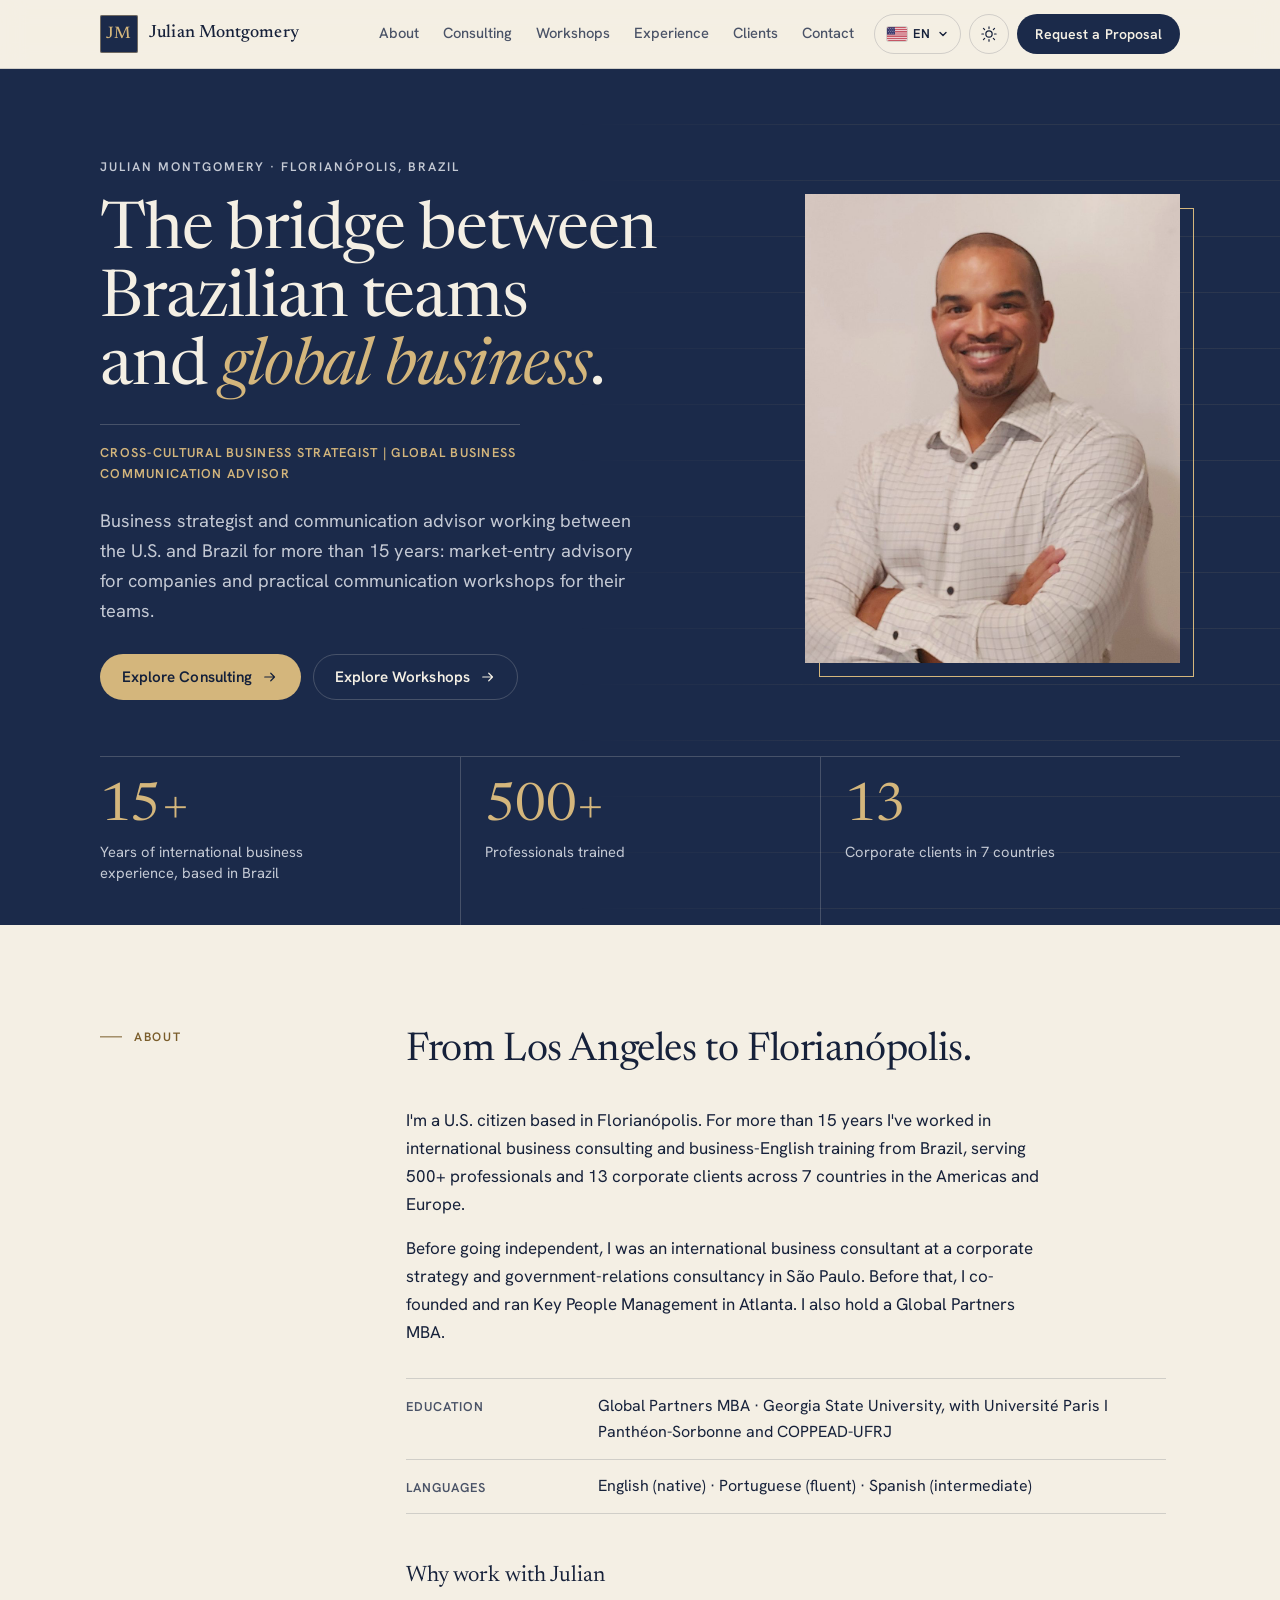
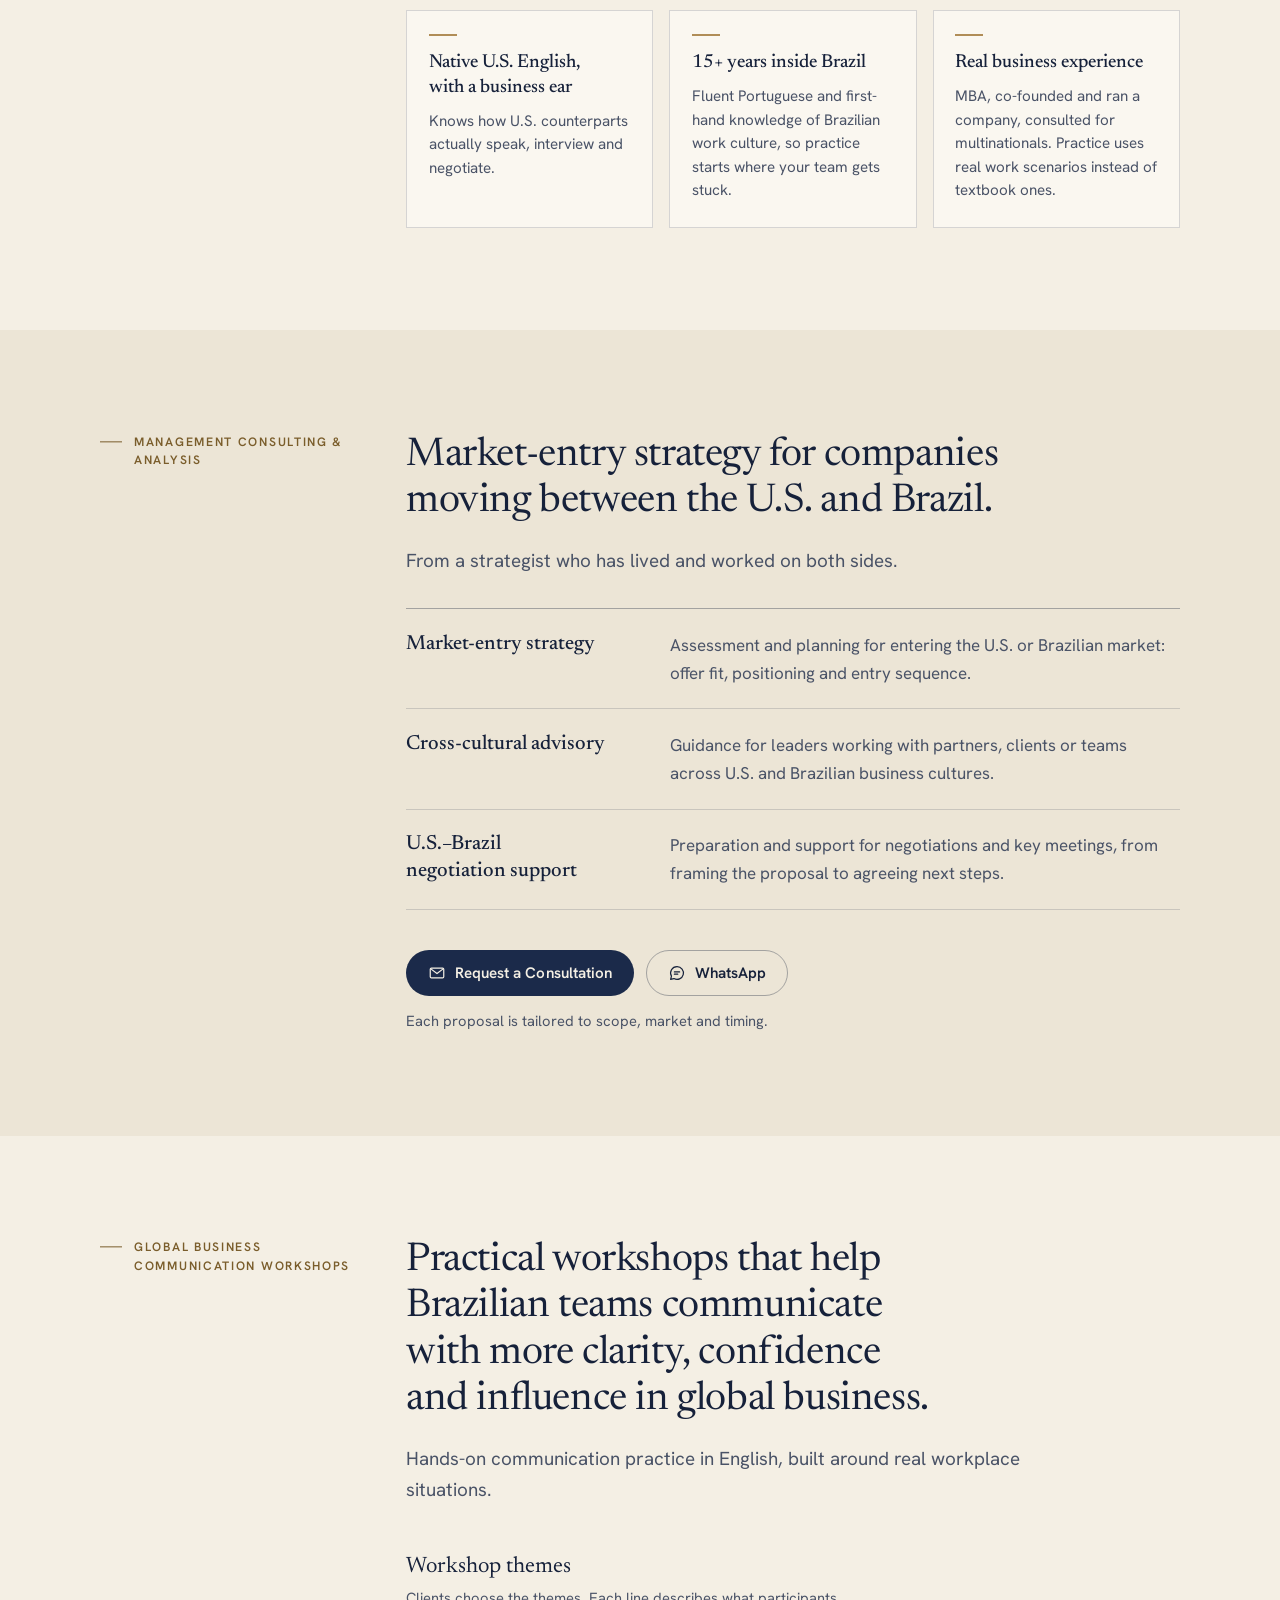
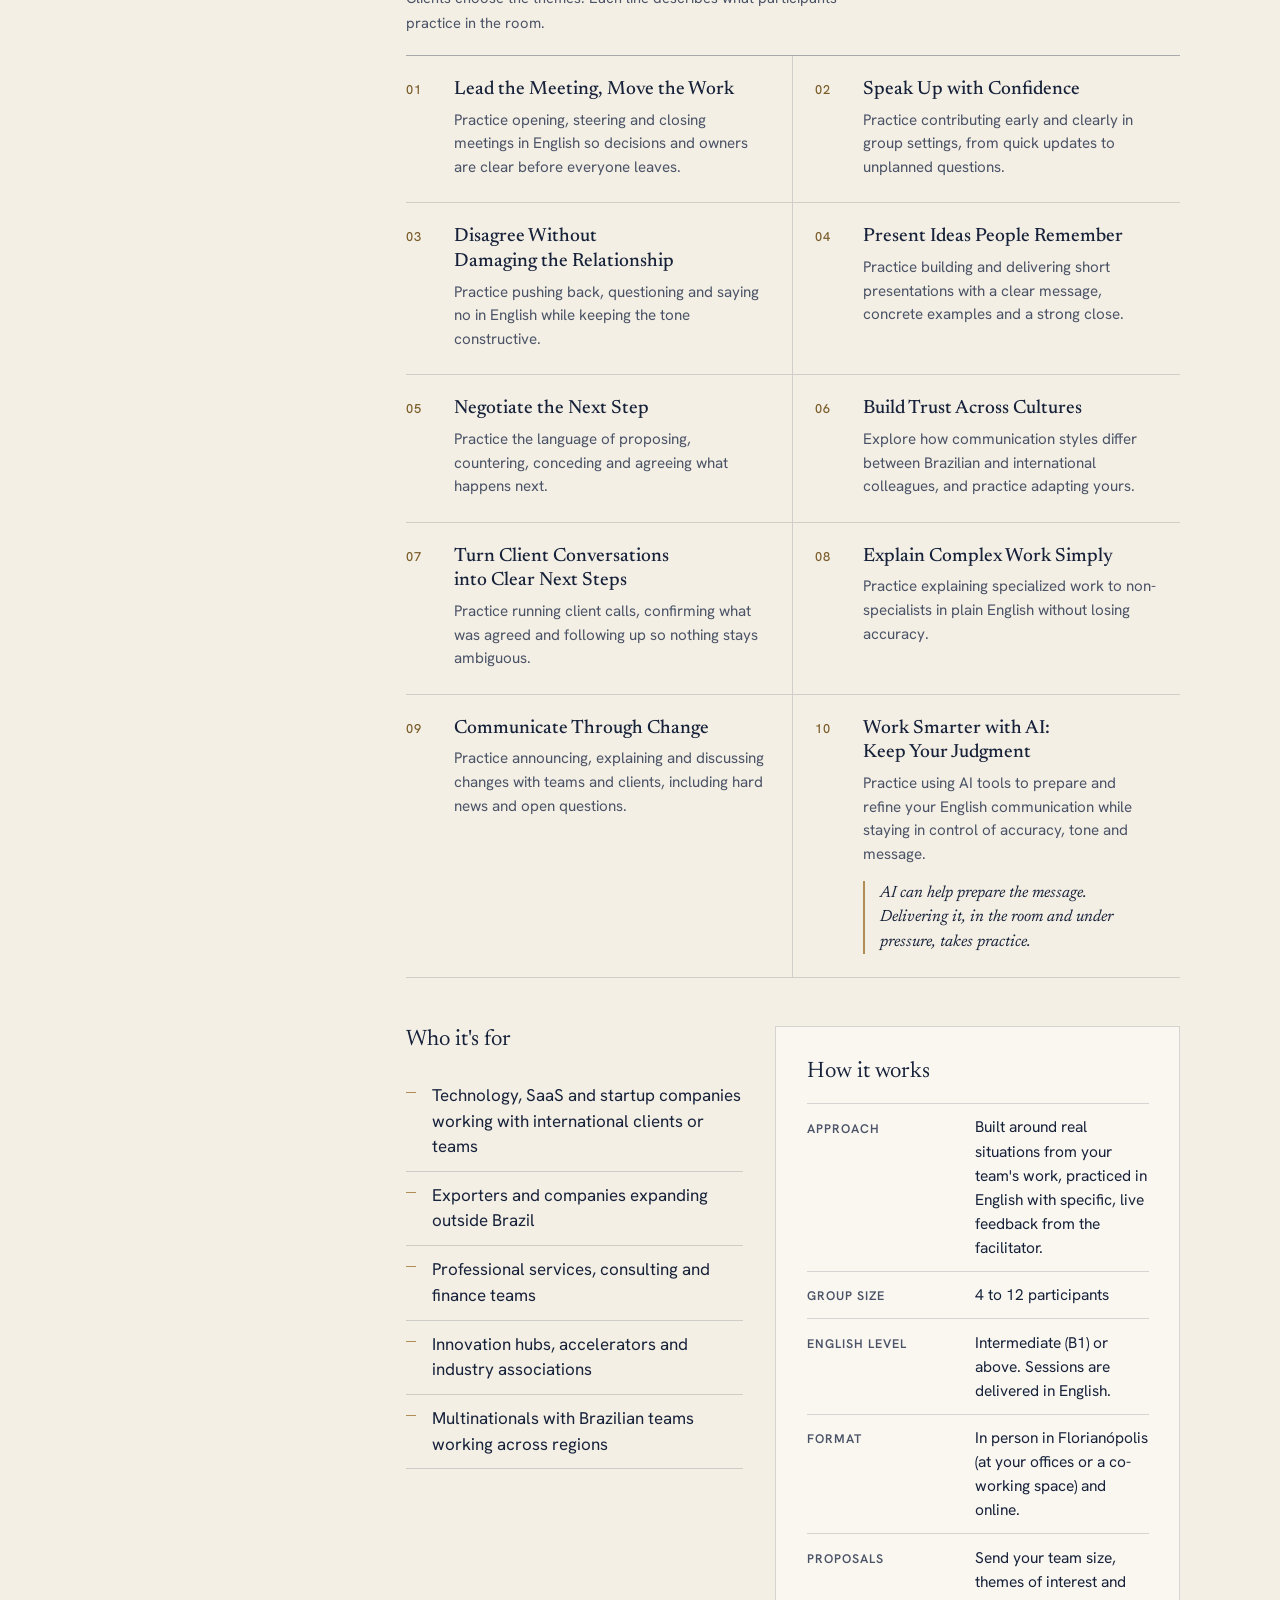
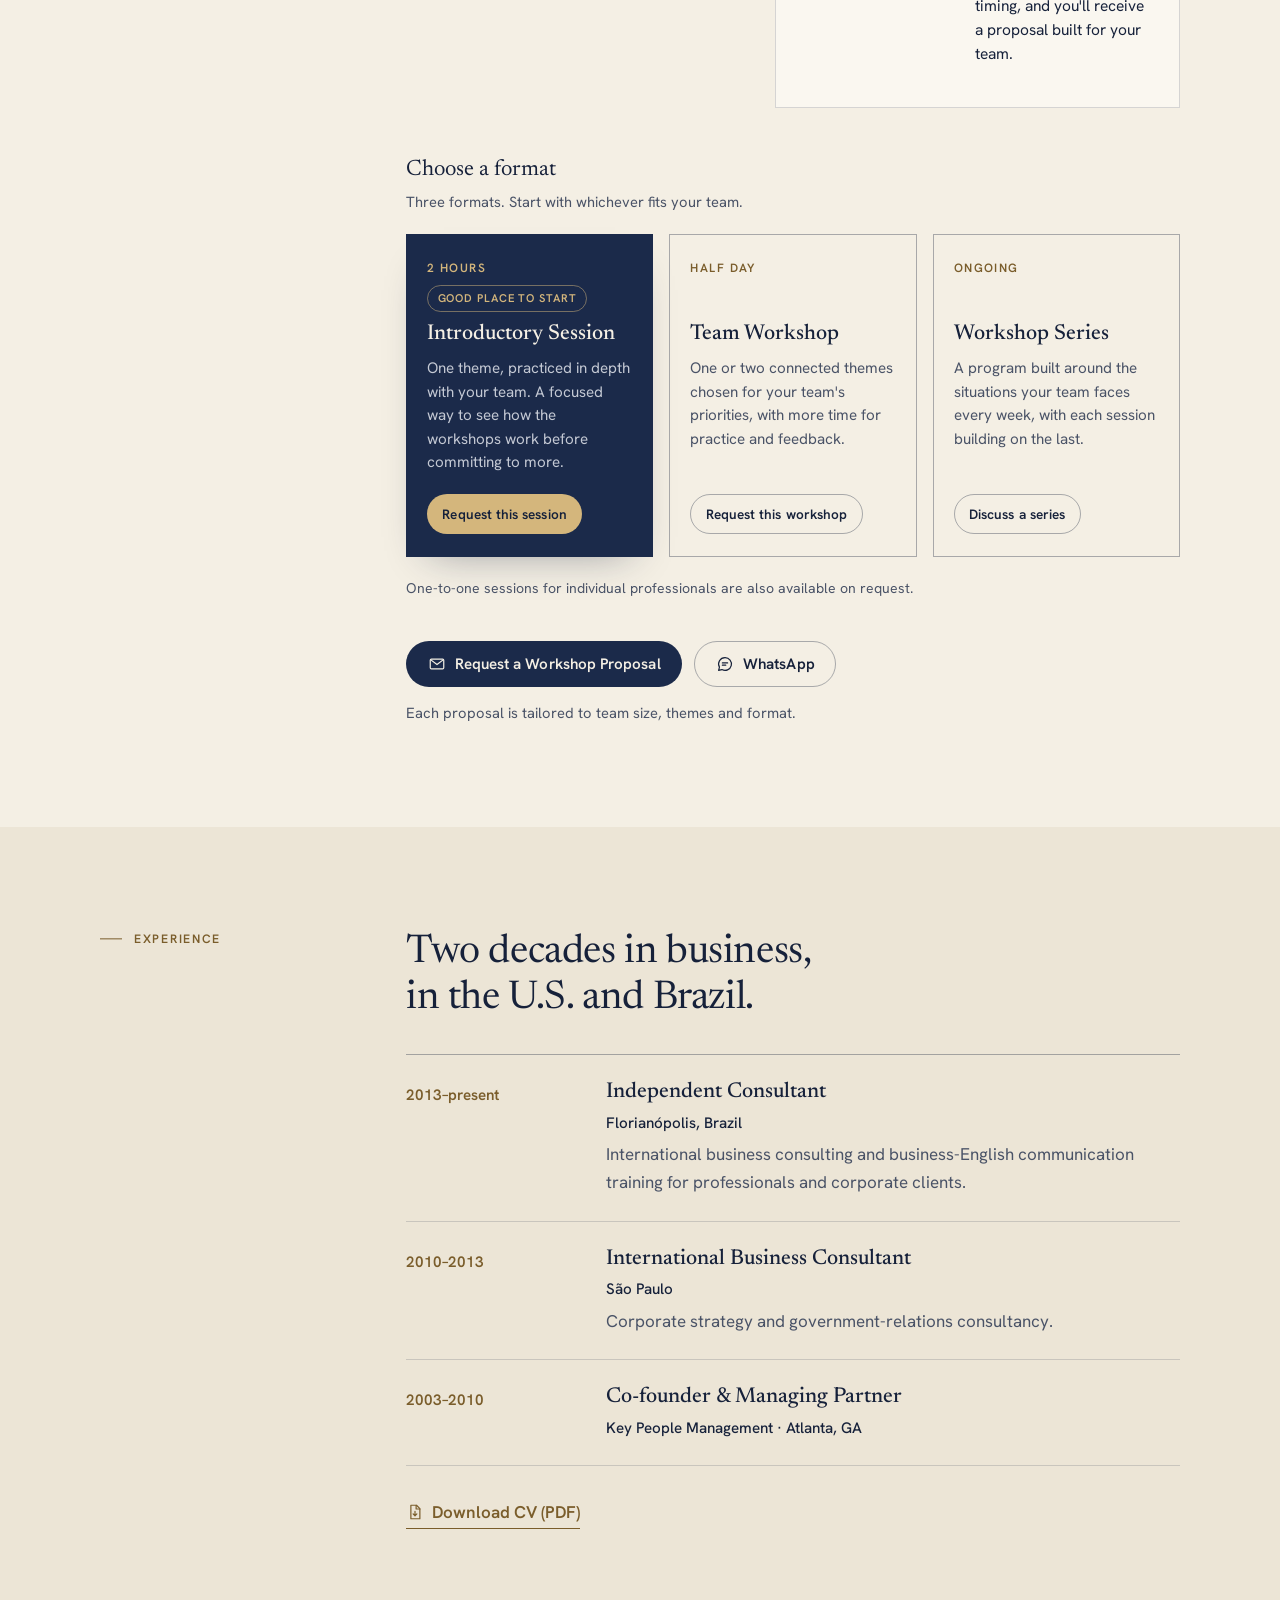
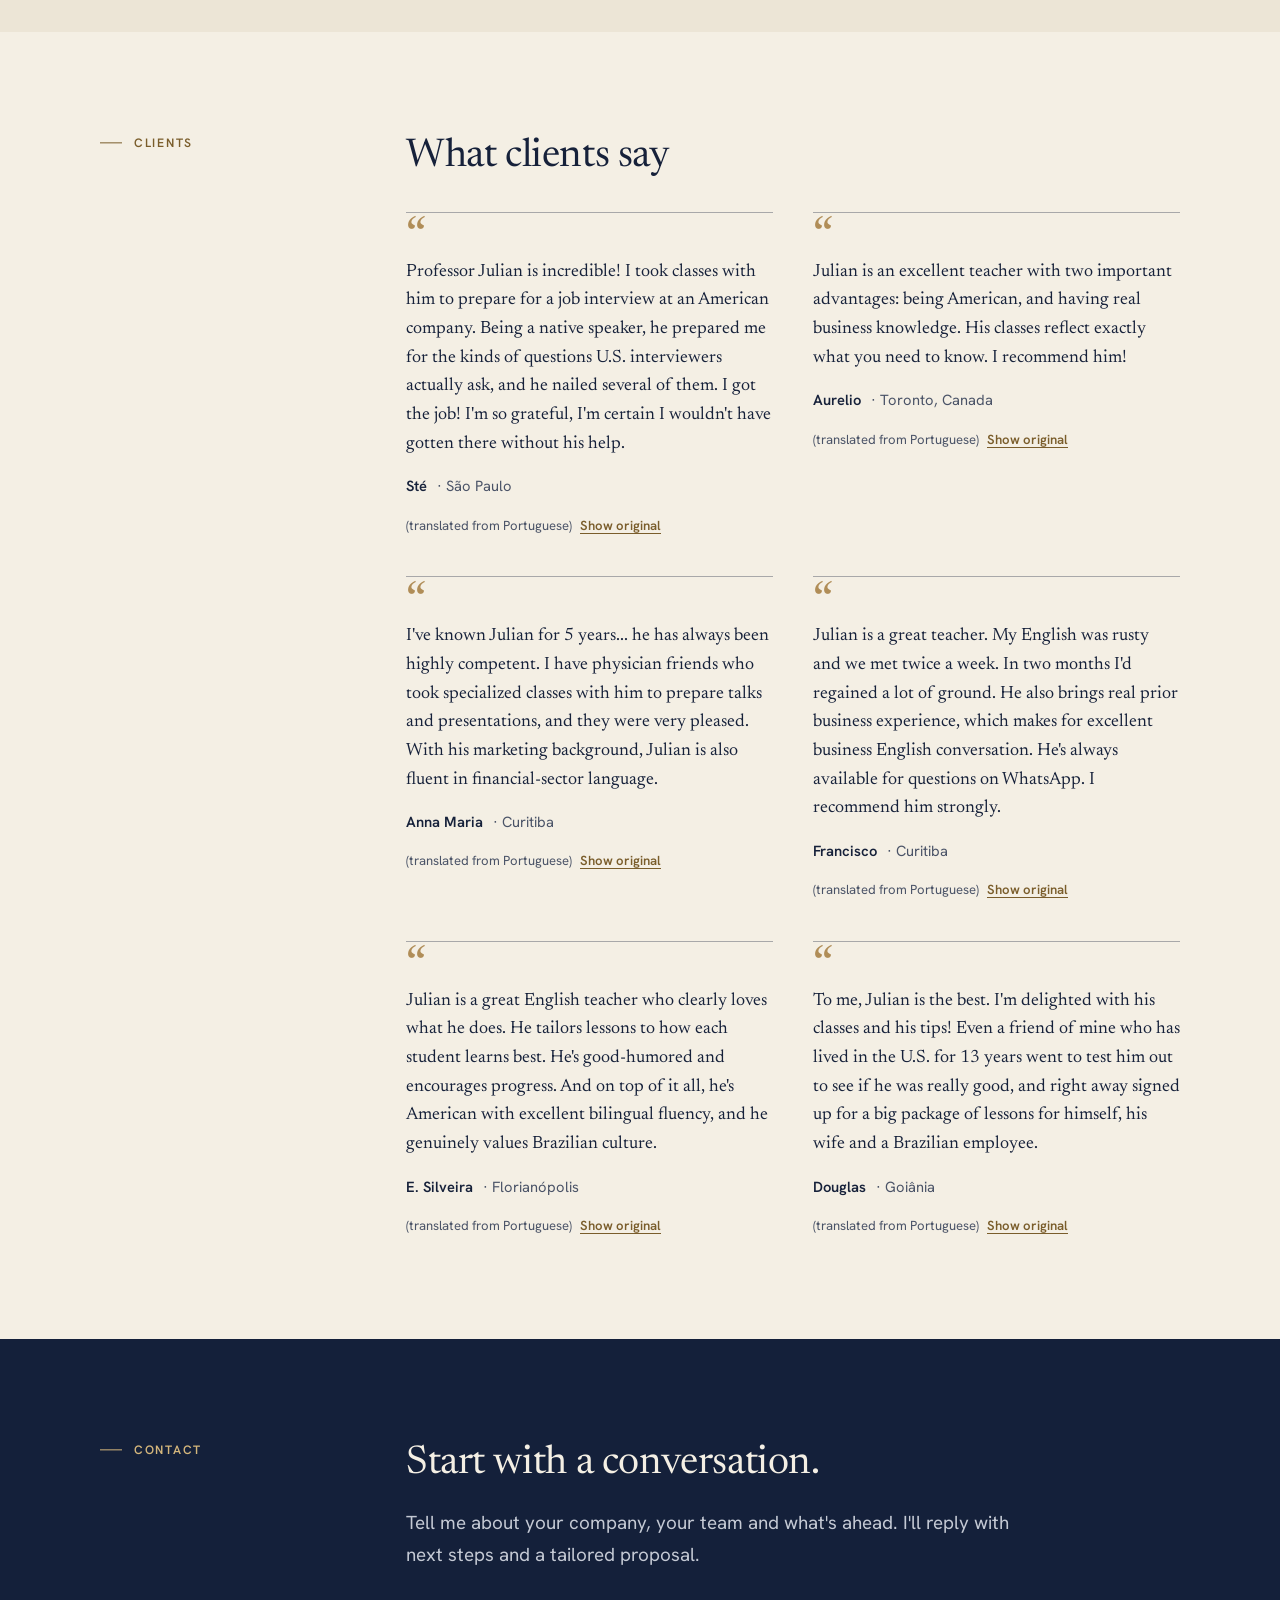
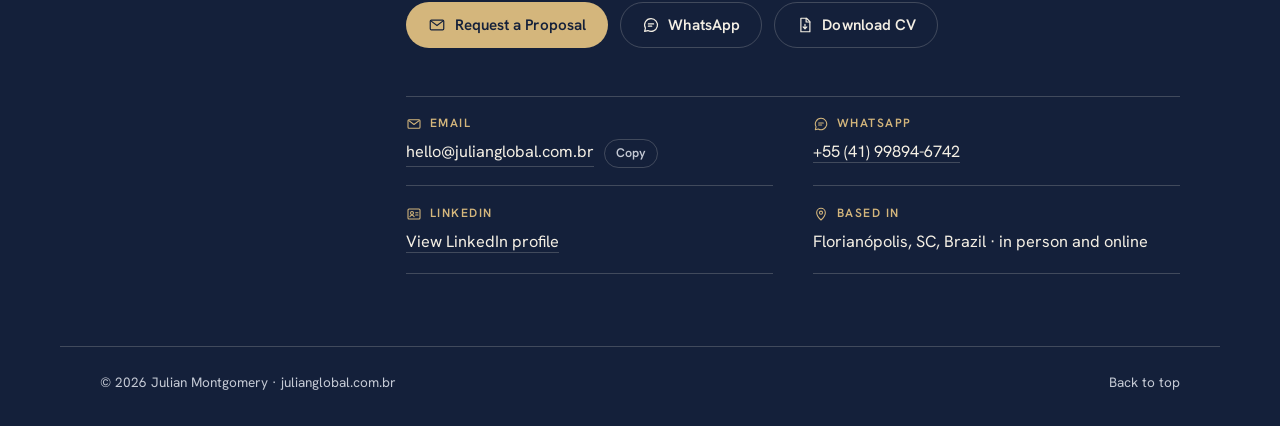
==== commit 04ebf438: "Use hello@julianglobal.com.br as contact email" ====
--- a/index.html
+++ b/index.html
@@ -111,7 +111,7 @@
         <svg class="i-sun" aria-hidden="true"><use href="#i-sun"></use></svg>
         <svg class="i-moon" aria-hidden="true"><use href="#i-moon"></use></svg>
       </button>
-      <a class="btn btn-primary btn-sm nav-cta" data-mail="proposal" href="mailto:juliantmontgomery@gmail.com?subject=Solicita%C3%A7%C3%A3o%20de%20proposta%20%C2%B7%20Julian%20Montgomery&amp;body=Ol%C3%A1%2C%20Julian%2C%0A%0AGostaria%20de%20solicitar%20uma%20proposta.%0A%0AEmpresa%3A%0AServi%C3%A7o%20(consultoria%20ou%20workshops)%3A%0ATamanho%20da%20equipe%3A%0ATema%20de%20interesse%3A%0APrazo%20desejado%3A%0A%0AObrigado(a)%2C%0A" data-i18n="nav.cta">Solicitar proposta</a>
+      <a class="btn btn-primary btn-sm nav-cta" data-mail="proposal" href="mailto:hello@julianglobal.com.br?subject=Solicita%C3%A7%C3%A3o%20de%20proposta%20%C2%B7%20Julian%20Montgomery&amp;body=Ol%C3%A1%2C%20Julian%2C%0A%0AGostaria%20de%20solicitar%20uma%20proposta.%0A%0AEmpresa%3A%0AServi%C3%A7o%20(consultoria%20ou%20workshops)%3A%0ATamanho%20da%20equipe%3A%0ATema%20de%20interesse%3A%0APrazo%20desejado%3A%0A%0AObrigado(a)%2C%0A" data-i18n="nav.cta">Solicitar proposta</a>
       <button class="icon-btn menu-btn" id="menu-btn" type="button" aria-expanded="false" aria-controls="nav-links" data-i18n-attr="aria-label:ui.menu" aria-label="Abrir menu de navegação">
         <svg aria-hidden="true"><use href="#i-menu"></use></svg>
       </button>
@@ -191,7 +191,7 @@
         </ul>
         <div class="cta-row">
           <div class="actions">
-            <a class="btn btn-primary" data-mail="consultation" href="mailto:juliantmontgomery@gmail.com?subject=Solicita%C3%A7%C3%A3o%20de%20consultoria%20%C2%B7%20Julian%20Montgomery&amp;body=Ol%C3%A1%2C%20Julian%2C%0A%0AGostaria%20de%20conversar%20sobre%20um%20projeto%20de%20consultoria.%0A%0AEmpresa%3A%0AMercado%20ou%20tema%3A%0ATamanho%20da%20equipe%20(se%20aplic%C3%A1vel)%3A%0APrazo%20desejado%3A%0A%0AObrigado(a)%2C%0A"><svg aria-hidden="true"><use href="#i-mail"></use></svg><span data-i18n="a.cta">Solicitar uma consultoria</span></a>
+            <a class="btn btn-primary" data-mail="consultation" href="mailto:hello@julianglobal.com.br?subject=Solicita%C3%A7%C3%A3o%20de%20consultoria%20%C2%B7%20Julian%20Montgomery&amp;body=Ol%C3%A1%2C%20Julian%2C%0A%0AGostaria%20de%20conversar%20sobre%20um%20projeto%20de%20consultoria.%0A%0AEmpresa%3A%0AMercado%20ou%20tema%3A%0ATamanho%20da%20equipe%20(se%20aplic%C3%A1vel)%3A%0APrazo%20desejado%3A%0A%0AObrigado(a)%2C%0A"><svg aria-hidden="true"><use href="#i-mail"></use></svg><span data-i18n="a.cta">Solicitar uma consultoria</span></a>
             <a class="btn btn-line" data-wa href="https://wa.me/5541998946742?text=Ol%C3%A1%2C%20Julian!%20Vi%20seu%20site%20e%20gostaria%20de%20conversar%20sobre%20uma%20proposta." target="_blank" rel="noopener"><svg aria-hidden="true"><use href="#i-chat"></use></svg>WhatsApp</a>
           </div>
           <p class="note" data-i18n="a.note">Cada proposta é feita sob medida para o escopo, o mercado e o prazo.</p>
@@ -260,19 +260,19 @@
               <div class="step-top"><span class="step-no" data-i18n="lad.s1.dur">2 horas</span><span class="step-tag" data-i18n="lad.s1.tag">Ideal para começar</span></div>
               <h4 data-i18n="lad.s1.name">Sessão Introdutória</h4>
               <p data-i18n="lad.s1.d">Um tema, praticado em profundidade com a sua equipe. Uma forma objetiva de conhecer os workshops antes de assumir um compromisso maior.</p>
-              <a class="btn btn-gold btn-sm" data-mail="intro" href="mailto:juliantmontgomery@gmail.com?subject=Solicita%C3%A7%C3%A3o%20de%20Sess%C3%A3o%20Introdut%C3%B3ria%20%C2%B7%20Julian%20Montgomery&amp;body=Ol%C3%A1%2C%20Julian%2C%0A%0AGostaria%20de%20solicitar%20uma%20Sess%C3%A3o%20Introdut%C3%B3ria%20para%20minha%20equipe.%0A%0AEmpresa%3A%0ATamanho%20da%20equipe%3A%0ATema%20de%20interesse%3A%0APresencial%20(Florian%C3%B3polis)%20ou%20online%3A%0APrazo%20desejado%3A%0A%0AObrigado(a)%2C%0A"><span data-i18n="lad.s1.cta">Solicitar esta sessão</span></a>
+              <a class="btn btn-gold btn-sm" data-mail="intro" href="mailto:hello@julianglobal.com.br?subject=Solicita%C3%A7%C3%A3o%20de%20Sess%C3%A3o%20Introdut%C3%B3ria%20%C2%B7%20Julian%20Montgomery&amp;body=Ol%C3%A1%2C%20Julian%2C%0A%0AGostaria%20de%20solicitar%20uma%20Sess%C3%A3o%20Introdut%C3%B3ria%20para%20minha%20equipe.%0A%0AEmpresa%3A%0ATamanho%20da%20equipe%3A%0ATema%20de%20interesse%3A%0APresencial%20(Florian%C3%B3polis)%20ou%20online%3A%0APrazo%20desejado%3A%0A%0AObrigado(a)%2C%0A"><span data-i18n="lad.s1.cta">Solicitar esta sessão</span></a>
             </li>
             <li class="step">
               <div class="step-top"><span class="step-no" data-i18n="lad.s2.dur">Meio período</span></div>
               <h4 data-i18n="lad.s2.name">Workshop para Equipes</h4>
               <p data-i18n="lad.s2.d">Um ou dois temas conectados, escolhidos conforme as prioridades da sua equipe, com mais tempo para prática e feedback.</p>
-              <a class="btn btn-line btn-sm" data-mail="team" href="mailto:juliantmontgomery@gmail.com?subject=Solicita%C3%A7%C3%A3o%20de%20Workshop%20para%20Equipes%20%C2%B7%20Julian%20Montgomery&amp;body=Ol%C3%A1%2C%20Julian%2C%0A%0AGostaria%20de%20solicitar%20um%20Workshop%20para%20Equipes%20(meio%20per%C3%ADodo)%20para%20minha%20equipe.%0A%0AEmpresa%3A%0ATamanho%20da%20equipe%3A%0ATema(s)%20de%20interesse%3A%0APresencial%20(Florian%C3%B3polis)%20ou%20online%3A%0APrazo%20desejado%3A%0A%0AObrigado(a)%2C%0A"><span data-i18n="lad.s2.cta">Solicitar este workshop</span></a>
+              <a class="btn btn-line btn-sm" data-mail="team" href="mailto:hello@julianglobal.com.br?subject=Solicita%C3%A7%C3%A3o%20de%20Workshop%20para%20Equipes%20%C2%B7%20Julian%20Montgomery&amp;body=Ol%C3%A1%2C%20Julian%2C%0A%0AGostaria%20de%20solicitar%20um%20Workshop%20para%20Equipes%20(meio%20per%C3%ADodo)%20para%20minha%20equipe.%0A%0AEmpresa%3A%0ATamanho%20da%20equipe%3A%0ATema(s)%20de%20interesse%3A%0APresencial%20(Florian%C3%B3polis)%20ou%20online%3A%0APrazo%20desejado%3A%0A%0AObrigado(a)%2C%0A"><span data-i18n="lad.s2.cta">Solicitar este workshop</span></a>
             </li>
             <li class="step">
               <div class="step-top"><span class="step-no" data-i18n="lad.s3.dur">Contínuo</span></div>
               <h4 data-i18n="lad.s3.name">Série de Workshops</h4>
               <p data-i18n="lad.s3.d">Um programa construído em torno das situações que sua equipe enfrenta toda semana, em que cada sessão dá continuidade à anterior.</p>
-              <a class="btn btn-line btn-sm" data-mail="series" href="mailto:juliantmontgomery@gmail.com?subject=Interesse%20em%20S%C3%A9rie%20de%20Workshops%20%C2%B7%20Julian%20Montgomery&amp;body=Ol%C3%A1%2C%20Julian%2C%0A%0AGostaria%20de%20conversar%20sobre%20uma%20S%C3%A9rie%20de%20Workshops%20para%20minha%20equipe.%0A%0AEmpresa%3A%0ATamanho%20da%20equipe%3A%0ASitua%C3%A7%C3%B5es%20recorrentes%20que%20queremos%20praticar%3A%0APresencial%20(Florian%C3%B3polis)%20ou%20online%3A%0AData%20de%20in%C3%ADcio%20desejada%3A%0A%0AObrigado(a)%2C%0A"><span data-i18n="lad.s3.cta">Conversar sobre uma série</span></a>
+              <a class="btn btn-line btn-sm" data-mail="series" href="mailto:hello@julianglobal.com.br?subject=Interesse%20em%20S%C3%A9rie%20de%20Workshops%20%C2%B7%20Julian%20Montgomery&amp;body=Ol%C3%A1%2C%20Julian%2C%0A%0AGostaria%20de%20conversar%20sobre%20uma%20S%C3%A9rie%20de%20Workshops%20para%20minha%20equipe.%0A%0AEmpresa%3A%0ATamanho%20da%20equipe%3A%0ASitua%C3%A7%C3%B5es%20recorrentes%20que%20queremos%20praticar%3A%0APresencial%20(Florian%C3%B3polis)%20ou%20online%3A%0AData%20de%20in%C3%ADcio%20desejada%3A%0A%0AObrigado(a)%2C%0A"><span data-i18n="lad.s3.cta">Conversar sobre uma série</span></a>
             </li>
           </ul>
           <p class="one2one" data-i18n="b.one2one">Sessões individuais para profissionais também estão disponíveis sob consulta.</p>
@@ -280,7 +280,7 @@
 
         <div class="cta-row">
           <div class="actions">
-            <a class="btn btn-primary" data-mail="workshop" href="mailto:juliantmontgomery@gmail.com?subject=Solicita%C3%A7%C3%A3o%20de%20proposta%20de%20workshop%20%C2%B7%20Julian%20Montgomery&amp;body=Ol%C3%A1%2C%20Julian%2C%0A%0AGostaria%20de%20solicitar%20uma%20proposta%20de%20workshop%20para%20minha%20equipe.%0A%0AEmpresa%3A%0ATamanho%20da%20equipe%3A%0ATema(s)%20de%20interesse%3A%0APresencial%20(Florian%C3%B3polis)%20ou%20online%3A%0APrazo%20desejado%3A%0A%0AObrigado(a)%2C%0A"><svg aria-hidden="true"><use href="#i-mail"></use></svg><span data-i18n="b.cta">Solicitar proposta de workshop</span></a>
+            <a class="btn btn-primary" data-mail="workshop" href="mailto:hello@julianglobal.com.br?subject=Solicita%C3%A7%C3%A3o%20de%20proposta%20de%20workshop%20%C2%B7%20Julian%20Montgomery&amp;body=Ol%C3%A1%2C%20Julian%2C%0A%0AGostaria%20de%20solicitar%20uma%20proposta%20de%20workshop%20para%20minha%20equipe.%0A%0AEmpresa%3A%0ATamanho%20da%20equipe%3A%0ATema(s)%20de%20interesse%3A%0APresencial%20(Florian%C3%B3polis)%20ou%20online%3A%0APrazo%20desejado%3A%0A%0AObrigado(a)%2C%0A"><svg aria-hidden="true"><use href="#i-mail"></use></svg><span data-i18n="b.cta">Solicitar proposta de workshop</span></a>
             <a class="btn btn-line" data-wa href="https://wa.me/5541998946742?text=Ol%C3%A1%2C%20Julian!%20Vi%20seu%20site%20e%20gostaria%20de%20conversar%20sobre%20uma%20proposta." target="_blank" rel="noopener"><svg aria-hidden="true"><use href="#i-chat"></use></svg>WhatsApp</a>
           </div>
           <p class="note" data-i18n="b.note">Cada proposta é feita sob medida para o tamanho da equipe, os temas e o formato.</p>
@@ -372,7 +372,7 @@
       <h2 id="contact-title" data-i18n="c.title">Comece com uma conversa.</h2>
       <p class="lead" data-i18n="c.p">Conte sobre sua empresa, sua equipe e o que vocês têm pela frente. Respondo com os próximos passos e uma proposta feita sob medida.</p>
       <div class="actions">
-        <a class="btn btn-gold" data-mail="proposal" href="mailto:juliantmontgomery@gmail.com?subject=Solicita%C3%A7%C3%A3o%20de%20proposta%20%C2%B7%20Julian%20Montgomery&amp;body=Ol%C3%A1%2C%20Julian%2C%0A%0AGostaria%20de%20solicitar%20uma%20proposta.%0A%0AEmpresa%3A%0AServi%C3%A7o%20(consultoria%20ou%20workshops)%3A%0ATamanho%20da%20equipe%3A%0ATema%20de%20interesse%3A%0APrazo%20desejado%3A%0A%0AObrigado(a)%2C%0A"><svg aria-hidden="true"><use href="#i-mail"></use></svg><span data-i18n="nav.cta">Solicitar proposta</span></a>
+        <a class="btn btn-gold" data-mail="proposal" href="mailto:hello@julianglobal.com.br?subject=Solicita%C3%A7%C3%A3o%20de%20proposta%20%C2%B7%20Julian%20Montgomery&amp;body=Ol%C3%A1%2C%20Julian%2C%0A%0AGostaria%20de%20solicitar%20uma%20proposta.%0A%0AEmpresa%3A%0AServi%C3%A7o%20(consultoria%20ou%20workshops)%3A%0ATamanho%20da%20equipe%3A%0ATema%20de%20interesse%3A%0APrazo%20desejado%3A%0A%0AObrigado(a)%2C%0A"><svg aria-hidden="true"><use href="#i-mail"></use></svg><span data-i18n="nav.cta">Solicitar proposta</span></a>
         <a class="btn btn-line-light" data-wa href="https://wa.me/5541998946742?text=Ol%C3%A1%2C%20Julian!%20Vi%20seu%20site%20e%20gostaria%20de%20conversar%20sobre%20uma%20proposta." target="_blank" rel="noopener"><svg aria-hidden="true"><use href="#i-chat"></use></svg>WhatsApp</a>
         <a class="btn btn-line-light" href="assets/Julian_Montgomery_Consulting_CV.pdf" target="_blank" rel="noopener"><svg aria-hidden="true"><use href="#i-doc"></use></svg><span data-i18n="c.cv">Baixar currículo</span></a>
       </div>
@@ -381,7 +381,7 @@
         <div>
           <dt><svg aria-hidden="true"><use href="#i-mail"></use></svg><span data-i18n="c.emailL">E-mail</span></dt>
           <dd class="email-row">
-            <a data-email href="mailto:juliantmontgomery@gmail.com">juliantmontgomery@gmail.com</a>
+            <a data-email href="mailto:hello@julianglobal.com.br">hello@julianglobal.com.br</a>
             <button class="copy-btn" id="copy-email" type="button" data-i18n-attr="aria-label:ui.copyAria" aria-label="Copiar endereço de e-mail"><span data-i18n="ui.copy">Copiar</span></button>
           </dd>
         </div>
--- a/assets/css/style.css
+++ b/assets/css/style.css
@@ -226,6 +226,8 @@
   .menu-btn { display: inline-grid; }
 }
 @media (max-width: 640px) {
+  /* On phones the language button sits on the left, so open the menu rightward from it */
+  .lang-menu { left: 0; right: auto; max-width: calc(100vw - 2 * var(--gutter)); }
   .brand-name { display: none; }
   .nav-inner { gap: .5rem; }
   .nav-tools { gap: .35rem; }
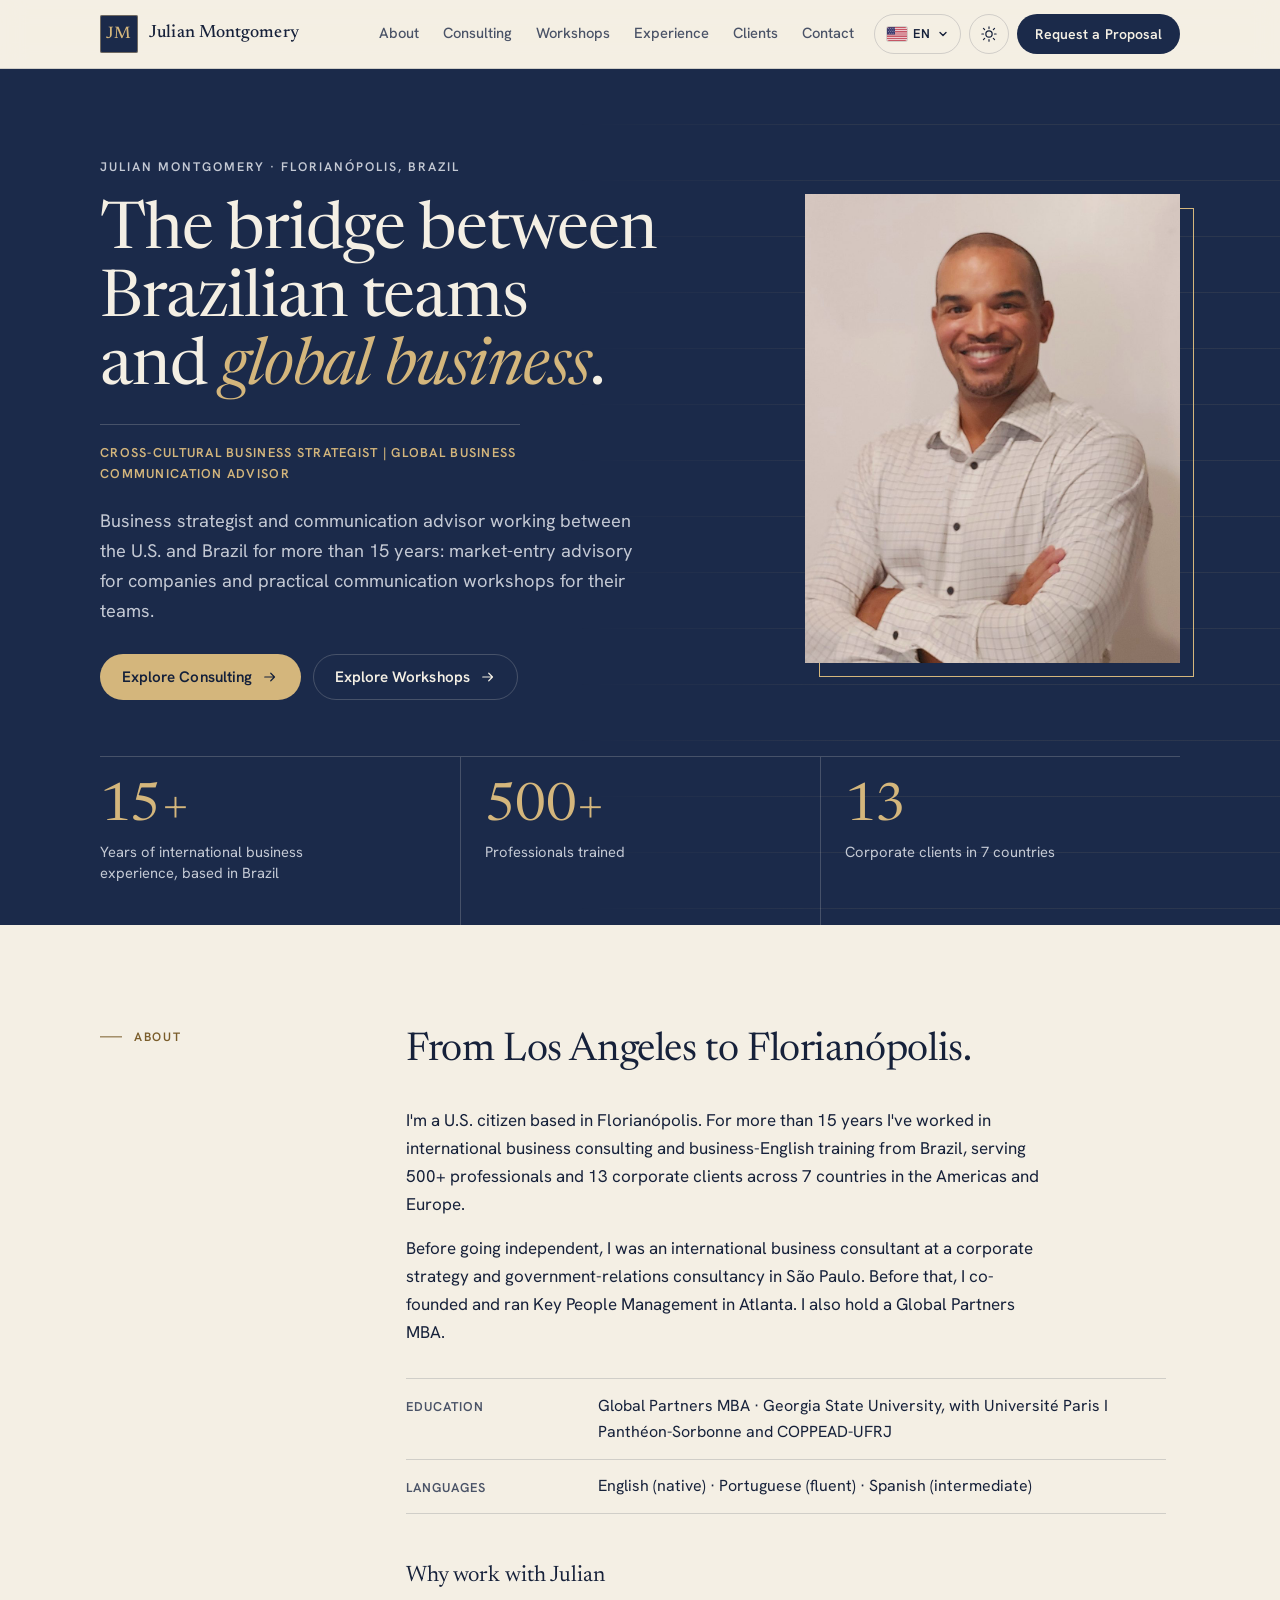
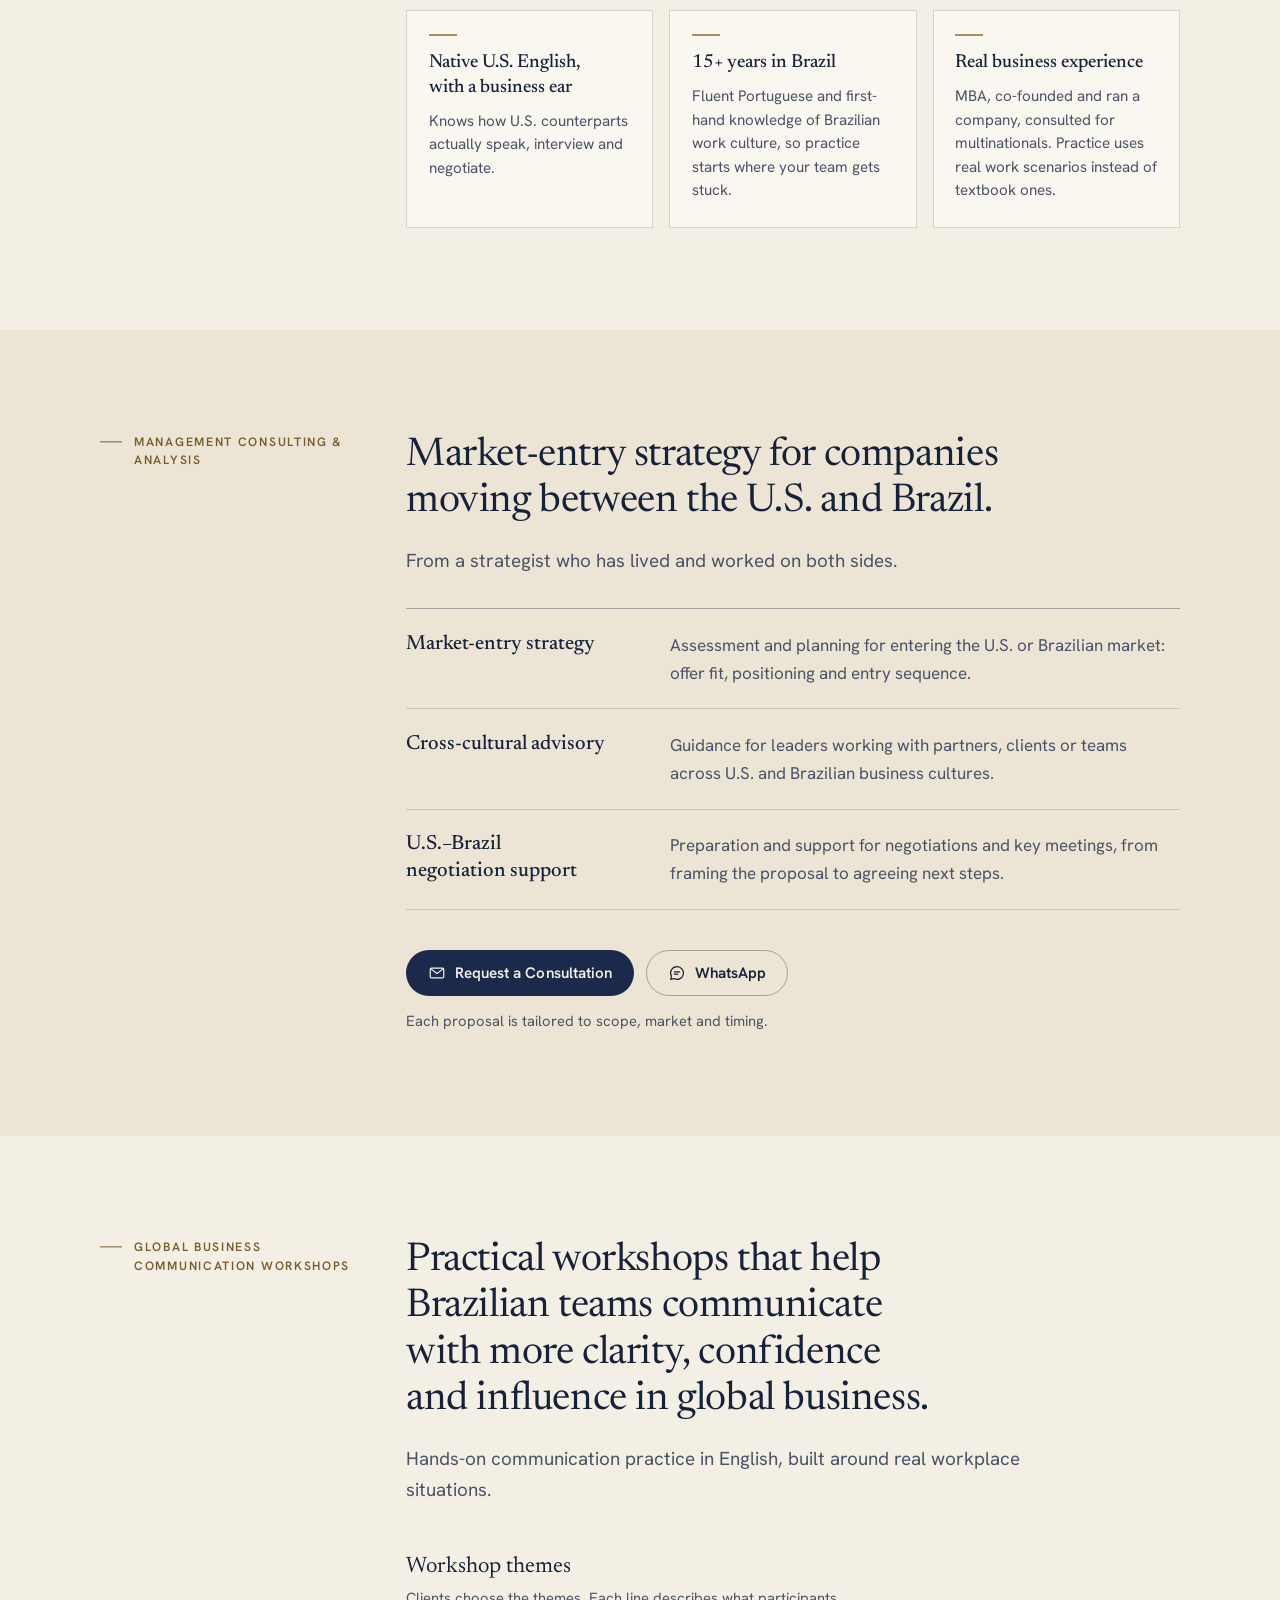
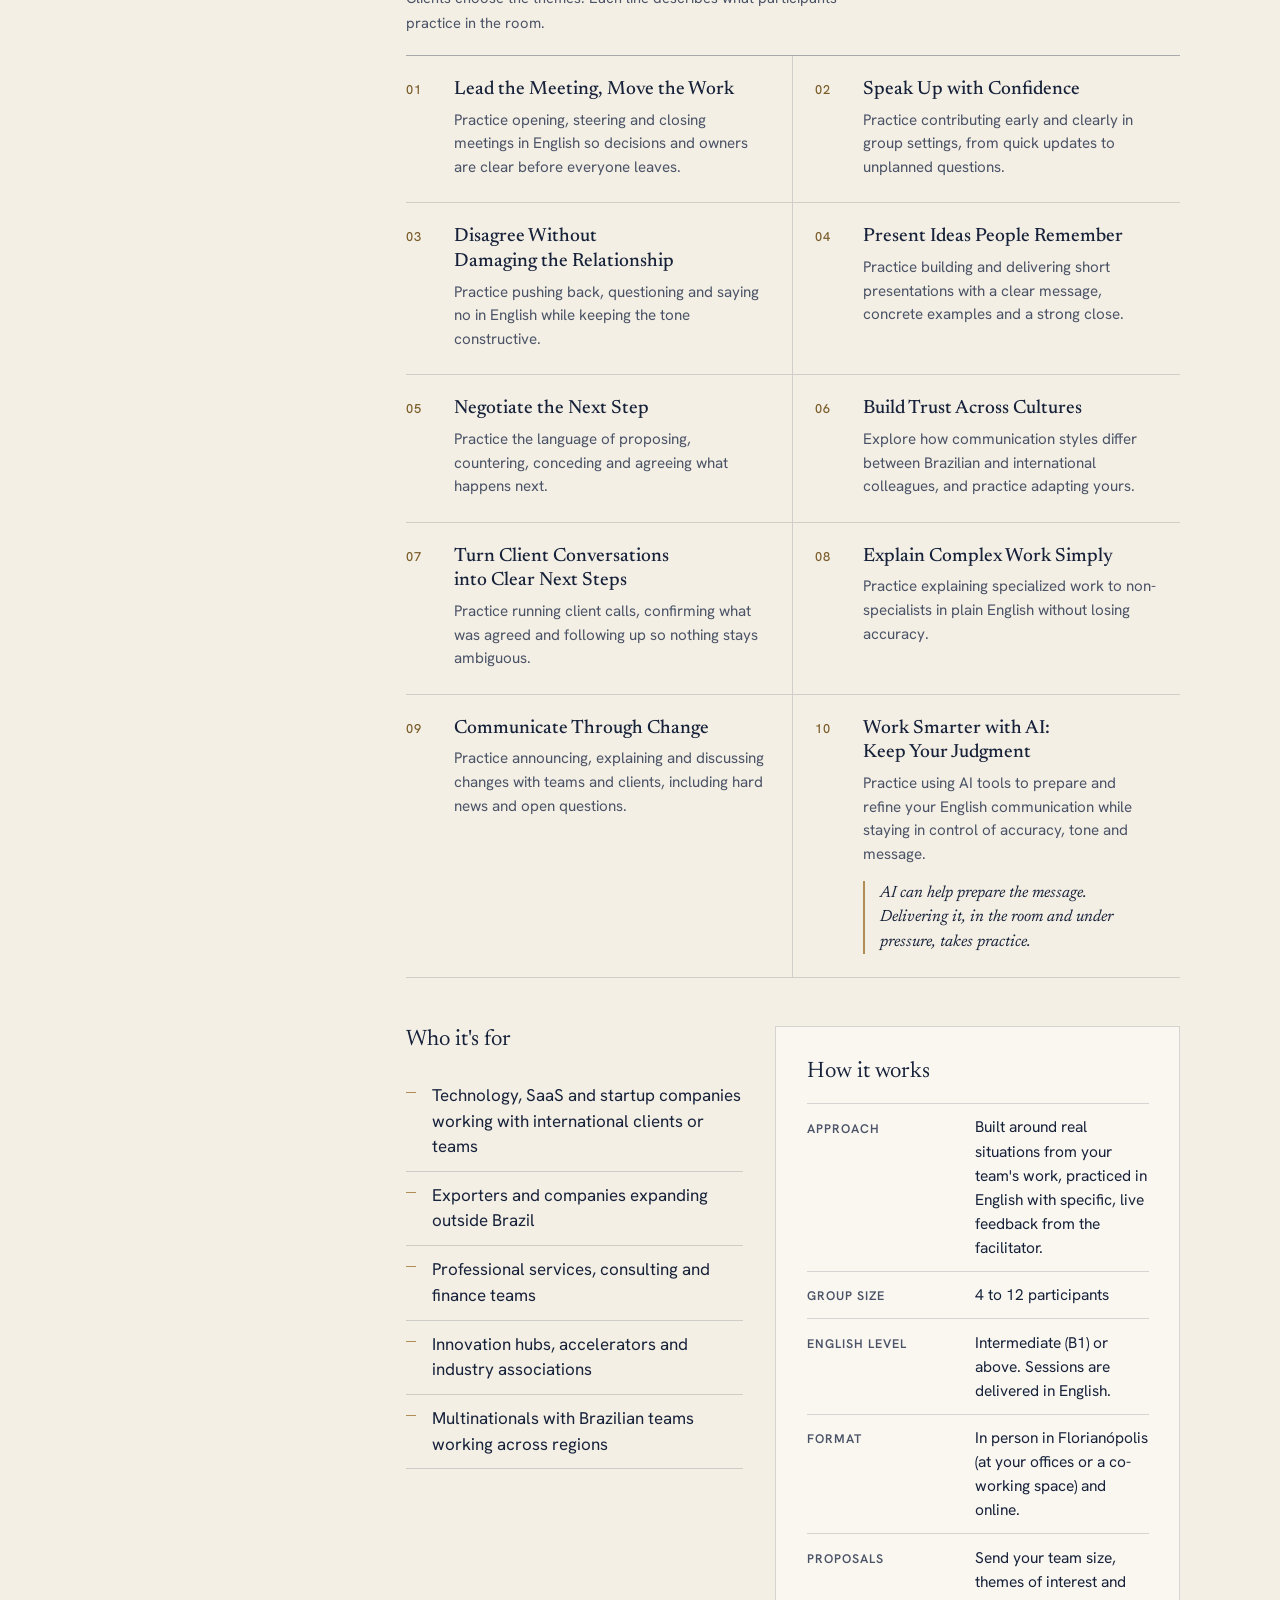
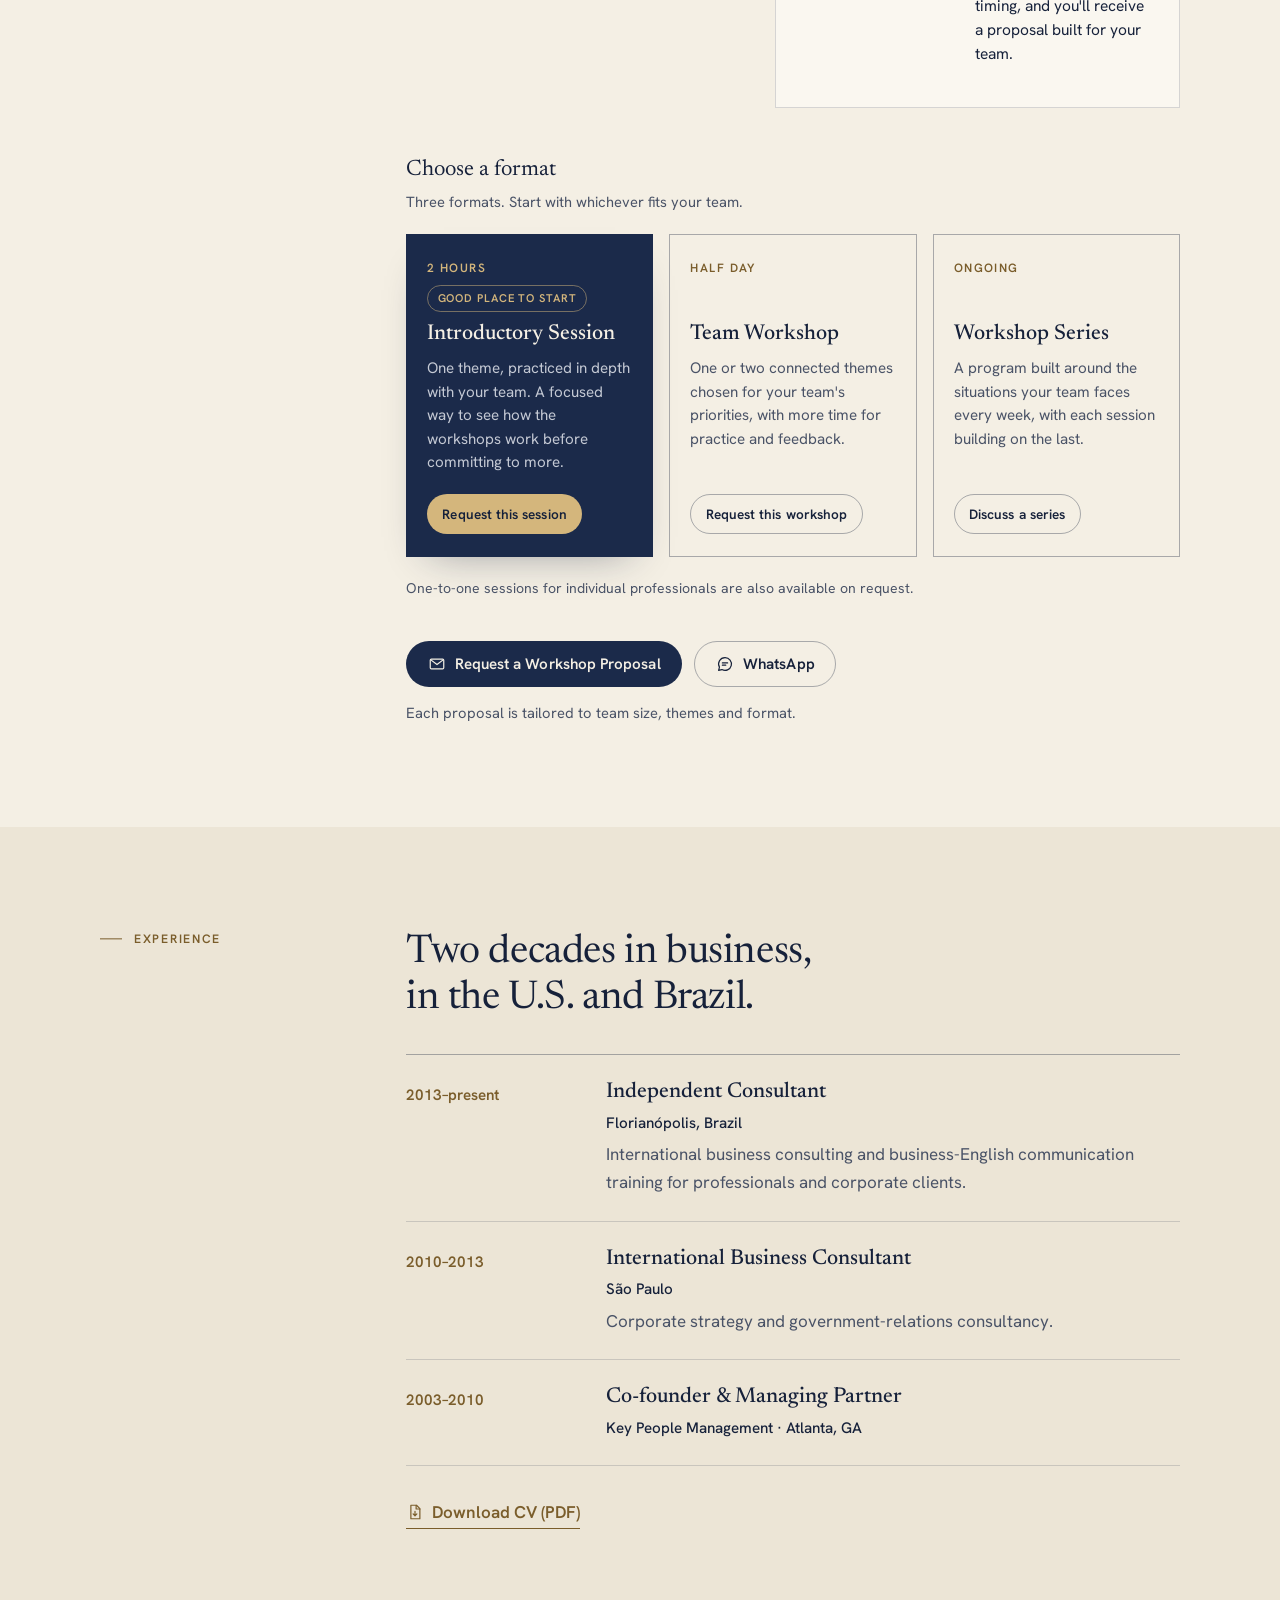
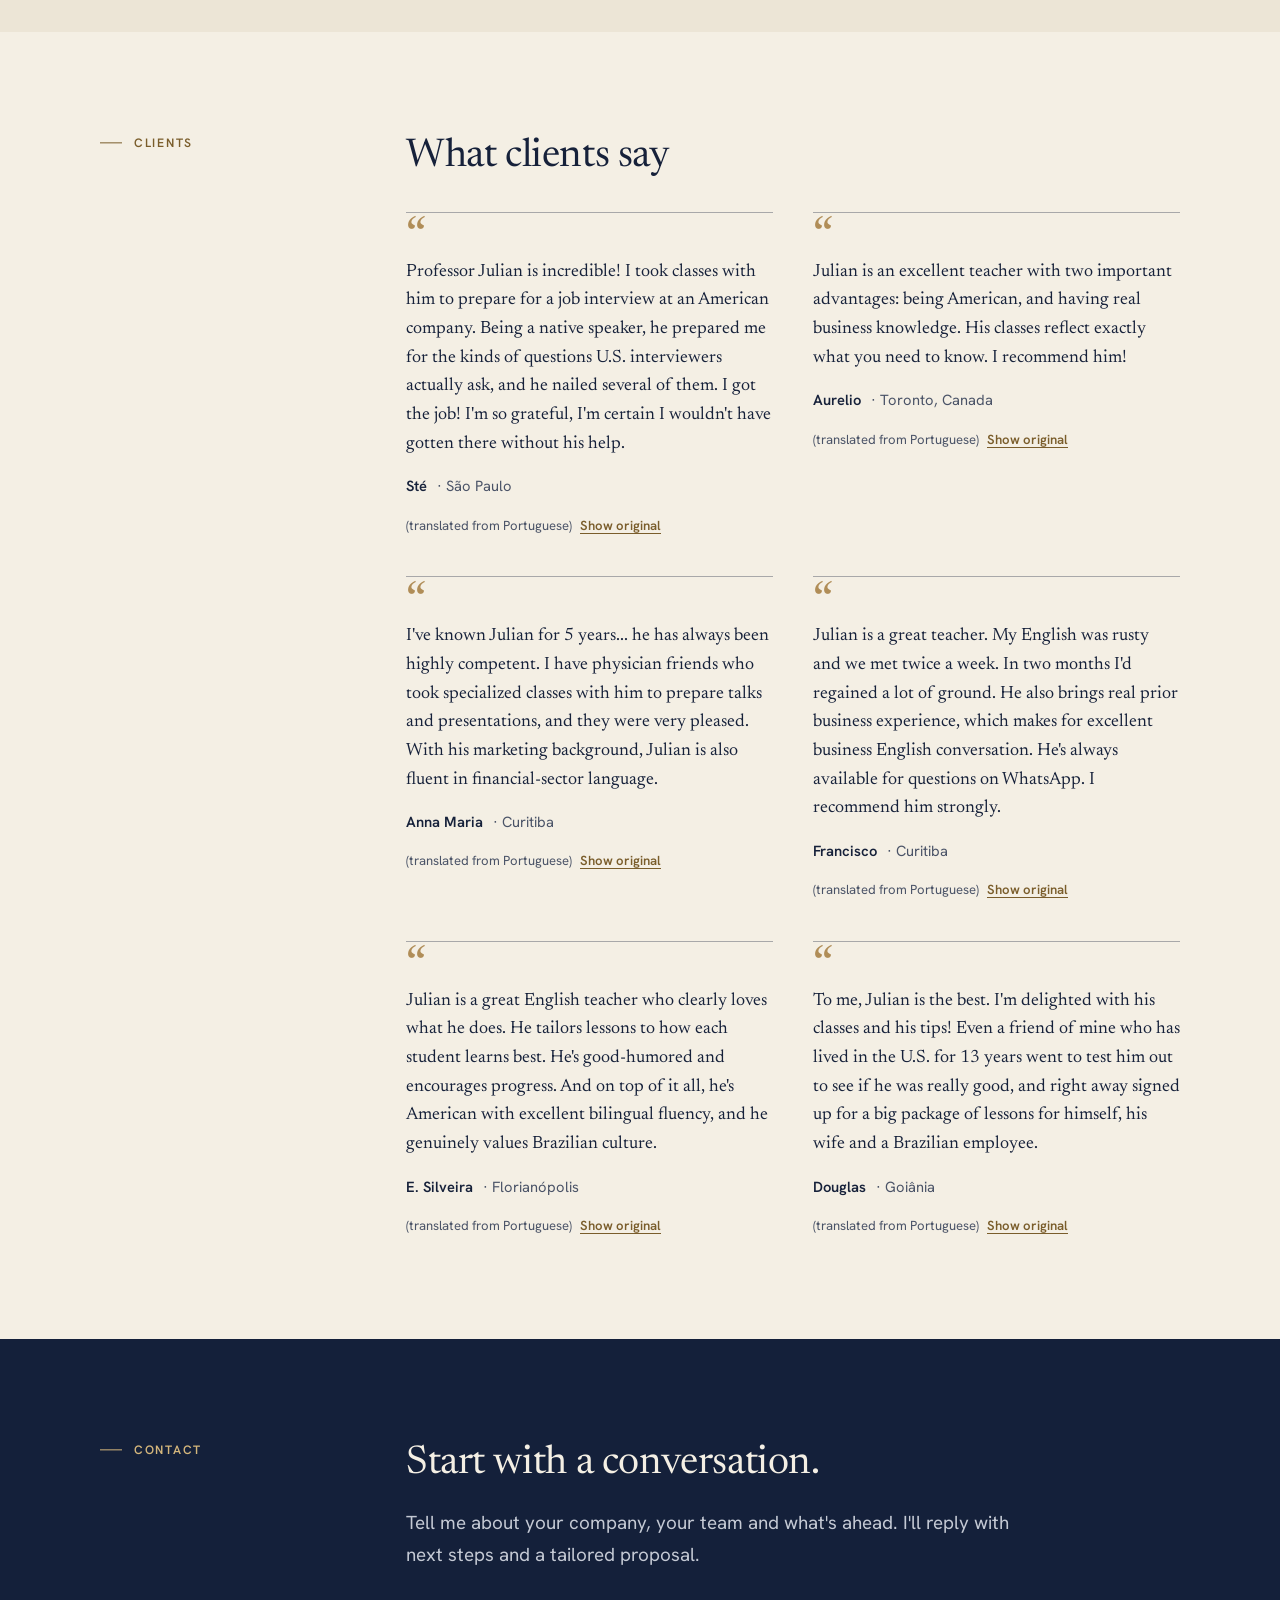
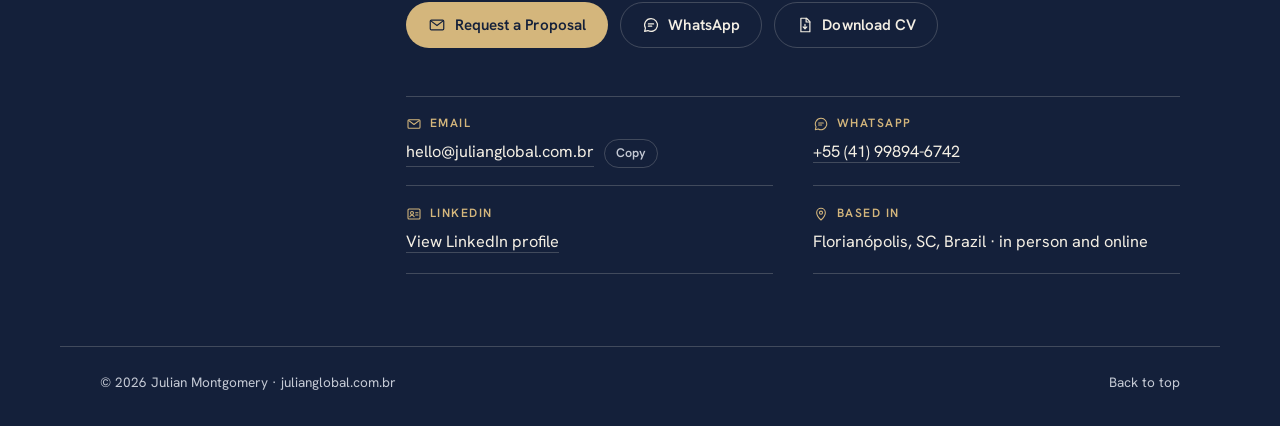
==== commit 6b46cfab: "SEO improvements and new share image" ====
--- a/index.html
+++ b/index.html
@@ -4,23 +4,19 @@
 <meta charset="utf-8">
 <meta name="viewport" content="width=device-width, initial-scale=1, viewport-fit=cover">
 <title data-i18n="meta.title">Julian Montgomery | Consultor de Comunicação para Negócios Globais</title>
-<meta name="description" content="Consultoria intercultural de negócios entre EUA e Brasil e workshops práticos de comunicação em inglês para equipes brasileiras. Presencial em Florianópolis e online.">
+<meta name="description" content="Consultoria intercultural EUA–Brasil e workshops práticos de comunicação em inglês para equipes brasileiras. Presencial em Florianópolis e online.">
 <meta name="author" content="Julian Montgomery">
 <meta name="color-scheme" content="light dark">
 <meta name="theme-color" content="#F4EFE4" media="(prefers-color-scheme: light)">
 <meta name="theme-color" content="#0D1524" media="(prefers-color-scheme: dark)">
 <link rel="canonical" href="https://julianglobal.com.br/">
-<link rel="alternate" hreflang="pt-BR" href="https://julianglobal.com.br/?lang=pt">
-<link rel="alternate" hreflang="en" href="https://julianglobal.com.br/?lang=en">
-<link rel="alternate" hreflang="es" href="https://julianglobal.com.br/?lang=es">
-<link rel="alternate" hreflang="x-default" href="https://julianglobal.com.br/">
 
 <meta property="og:type" content="website">
 <meta property="og:site_name" content="Julian Montgomery">
 <meta property="og:url" content="https://julianglobal.com.br/">
 <meta property="og:title" content="Julian Montgomery | Consultor de Comunicação para Negócios Globais">
-<meta property="og:description" content="Consultoria intercultural de negócios entre EUA e Brasil e workshops práticos de comunicação em inglês para equipes brasileiras. Presencial em Florianópolis e online.">
-<meta property="og:image" content="https://julianglobal.com.br/assets/og-image.png">
+<meta property="og:description" content="Consultoria intercultural EUA–Brasil e workshops práticos de comunicação em inglês para equipes brasileiras. Presencial em Florianópolis e online.">
+<meta property="og:image" content="https://julianglobal.com.br/assets/og-image.jpg">
 <meta property="og:image:width" content="1200">
 <meta property="og:image:height" content="630">
 <meta property="og:image:alt" content="Julian Montgomery, Consultor de Comunicação para Negócios Globais">
@@ -29,8 +25,9 @@
 <meta property="og:locale:alternate" content="es_LA">
 <meta name="twitter:card" content="summary_large_image">
 <meta name="twitter:title" content="Julian Montgomery | Consultor de Comunicação para Negócios Globais">
-<meta name="twitter:description" content="Consultoria intercultural de negócios entre EUA e Brasil e workshops práticos de comunicação em inglês para equipes brasileiras. Presencial em Florianópolis e online.">
-<meta name="twitter:image" content="https://julianglobal.com.br/assets/og-image.png">
+<meta name="twitter:description" content="Consultoria intercultural EUA–Brasil e workshops práticos de comunicação em inglês para equipes brasileiras. Presencial em Florianópolis e online.">
+<meta name="twitter:image" content="https://julianglobal.com.br/assets/og-image.jpg">
+<meta name="twitter:image:alt" content="Julian Montgomery, Consultor de Comunicação para Negócios Globais">
 
 <link rel="icon" href="assets/favicon.svg" type="image/svg+xml">
 <link rel="icon" href="assets/favicon-32.png" sizes="32x32" type="image/png">
@@ -46,15 +43,90 @@
 <script type="application/ld+json">
 {
   "@context": "https://schema.org",
-  "@type": "Person",
-  "name": "Julian Montgomery",
-  "jobTitle": "Global Business Communication Advisor",
-  "url": "https://julianglobal.com.br/",
-  "image": "https://julianglobal.com.br/assets/julian.jpg",
-  "address": { "@type": "PostalAddress", "addressLocality": "Florianópolis", "addressRegion": "SC", "addressCountry": "BR" },
-  "alumniOf": { "@type": "CollegeOrUniversity", "name": "Georgia State University" },
-  "knowsLanguage": ["en", "pt-BR", "es"],
-  "sameAs": ["https://www.linkedin.com/in/julianmontgomery"]
+  "@graph": [
+    {
+      "@type": "Person",
+      "@id": "https://julianglobal.com.br/#julian",
+      "name": "Julian Montgomery",
+      "jobTitle": "Global Business Communication Advisor",
+      "description": "Cross-cultural business strategist and global business communication advisor based in Florianópolis, Brazil, working between the U.S. and Brazil for 15+ years.",
+      "url": "https://julianglobal.com.br/",
+      "image": "https://julianglobal.com.br/assets/julian.jpg",
+      "email": "mailto:hello@julianglobal.com.br",
+      "telephone": "+55-41-99894-6742",
+      "address": {
+        "@type": "PostalAddress",
+        "addressLocality": "Florianópolis",
+        "addressRegion": "SC",
+        "addressCountry": "BR"
+      },
+      "alumniOf": [
+        {
+          "@type": "CollegeOrUniversity",
+          "name": "Georgia State University"
+        },
+        {
+          "@type": "CollegeOrUniversity",
+          "name": "Morehouse College"
+        }
+      ],
+      "knowsLanguage": [
+        "en",
+        "pt-BR",
+        "es"
+      ],
+      "knowsAbout": [
+        "Cross-cultural business strategy",
+        "U.S.–Brazil market entry",
+        "Business communication in English",
+        "Corporate communication workshops"
+      ],
+      "sameAs": [
+        "https://www.linkedin.com/in/julianmontgomery"
+      ]
+    },
+    {
+      "@type": "ProfessionalService",
+      "@id": "https://julianglobal.com.br/#service",
+      "name": "Julian Montgomery | Global Business Communication",
+      "url": "https://julianglobal.com.br/",
+      "image": "https://julianglobal.com.br/assets/og-image.jpg",
+      "email": "mailto:hello@julianglobal.com.br",
+      "telephone": "+55-41-99894-6742",
+      "founder": {
+        "@id": "https://julianglobal.com.br/#julian"
+      },
+      "address": {
+        "@type": "PostalAddress",
+        "addressLocality": "Florianópolis",
+        "addressRegion": "SC",
+        "addressCountry": "BR"
+      },
+      "areaServed": [
+        {
+          "@type": "City",
+          "name": "Florianópolis"
+        },
+        {
+          "@type": "Country",
+          "name": "Brazil"
+        },
+        {
+          "@type": "Country",
+          "name": "United States"
+        }
+      ],
+      "availableLanguage": [
+        "pt-BR",
+        "en",
+        "es"
+      ],
+      "serviceType": [
+        "Management consulting and U.S.–Brazil market-entry advisory",
+        "Global business communication workshops in English"
+      ]
+    }
+  ]
 }
 </script>
 </head>
@@ -170,7 +242,7 @@
         <h3 class="sub-title" data-i18n="why.title">Por que trabalhar com Julian</h3>
         <ul class="why">
           <li><h4 data-i18n="why1.t">Inglês nativo dos EUA, com visão de negócios</h4><p data-i18n="why1.d">Sabe como profissionais dos EUA realmente falam, entrevistam e negociam.</p></li>
-          <li><h4 data-i18n="why2.t">Mais de 15 anos dentro do Brasil</h4><p data-i18n="why2.d">Português fluente e vivência da cultura de trabalho brasileira: a prática começa onde a equipe trava.</p></li>
+          <li><h4 data-i18n="why2.t">Mais de 15 anos no Brasil</h4><p data-i18n="why2.d">Português fluente e vivência da cultura de trabalho brasileira: a prática começa onde a equipe trava.</p></li>
           <li><h4 data-i18n="why3.t">Experiência real de negócios</h4><p data-i18n="why3.d">MBA, empresa própria e consultoria para multinacionais. A prática usa cenários reais de trabalho, em vez de exemplos de livro.</p></li>
         </ul>
       </div>
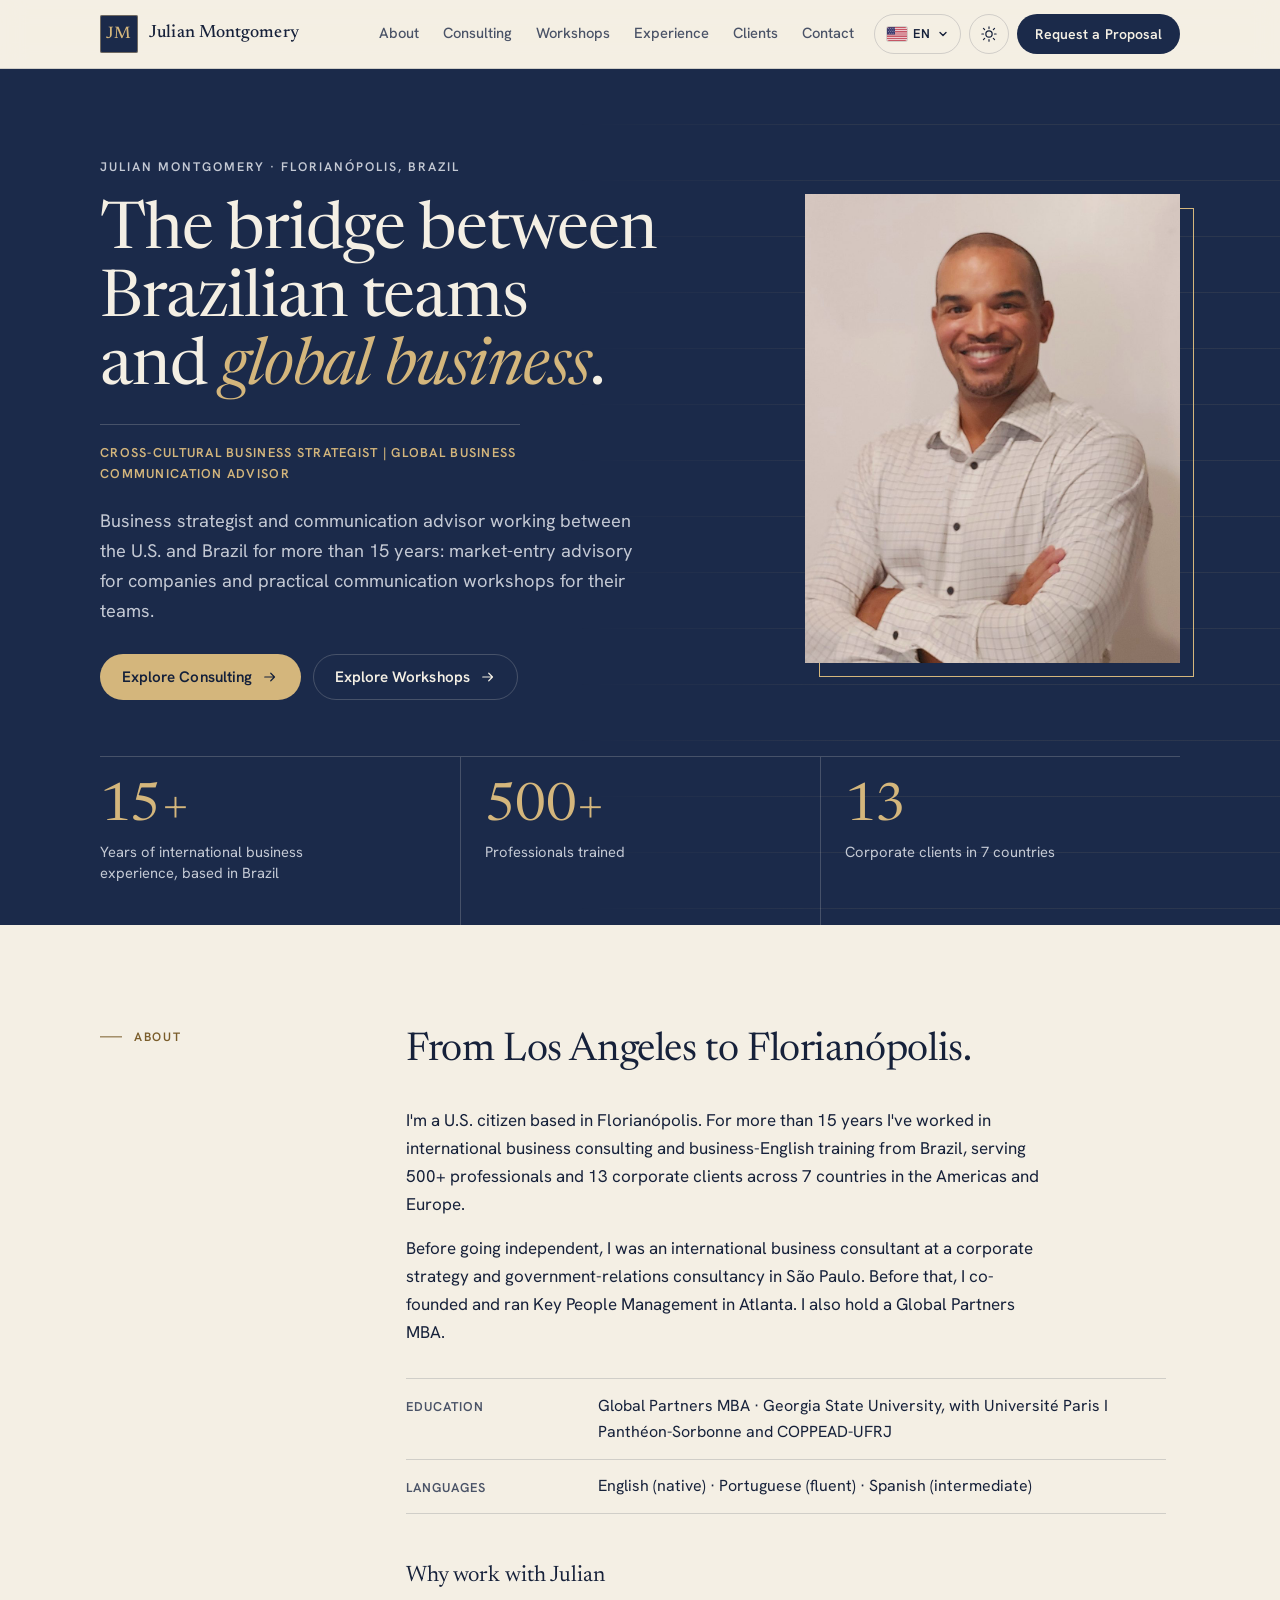
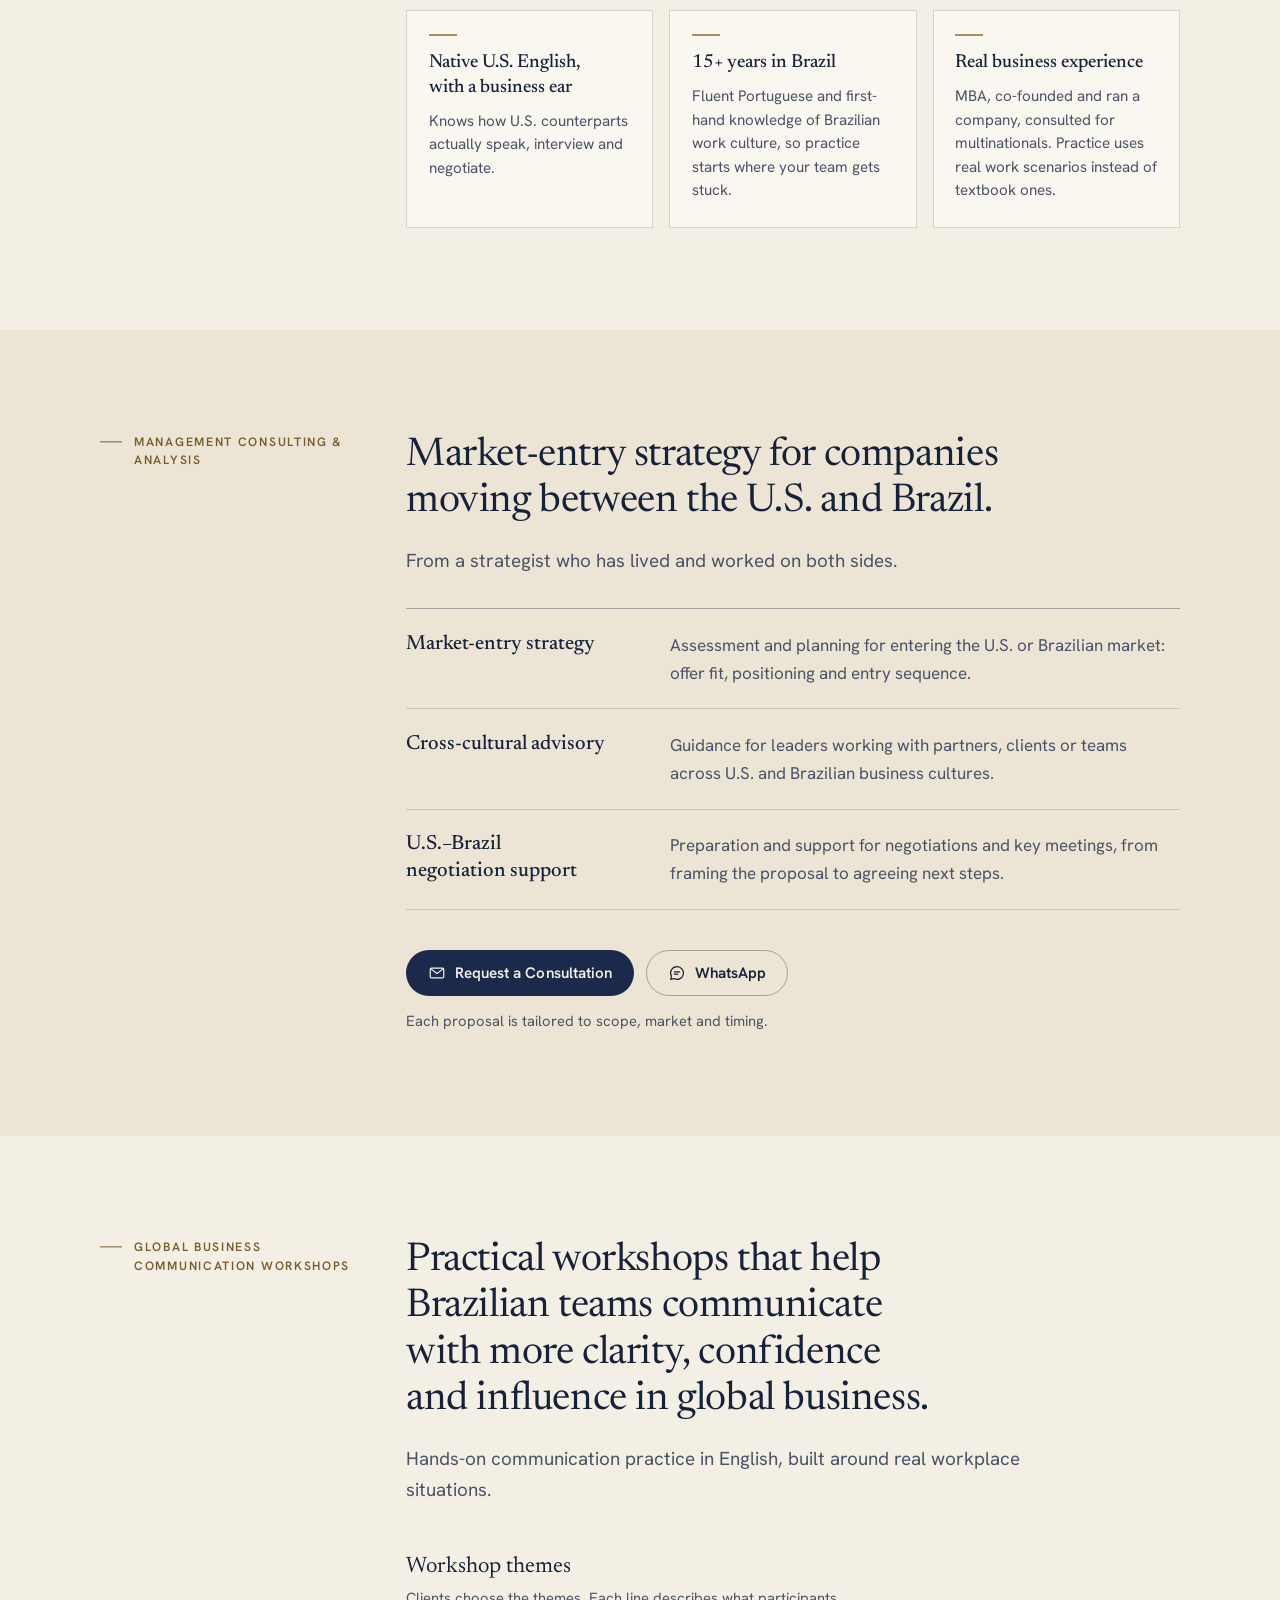
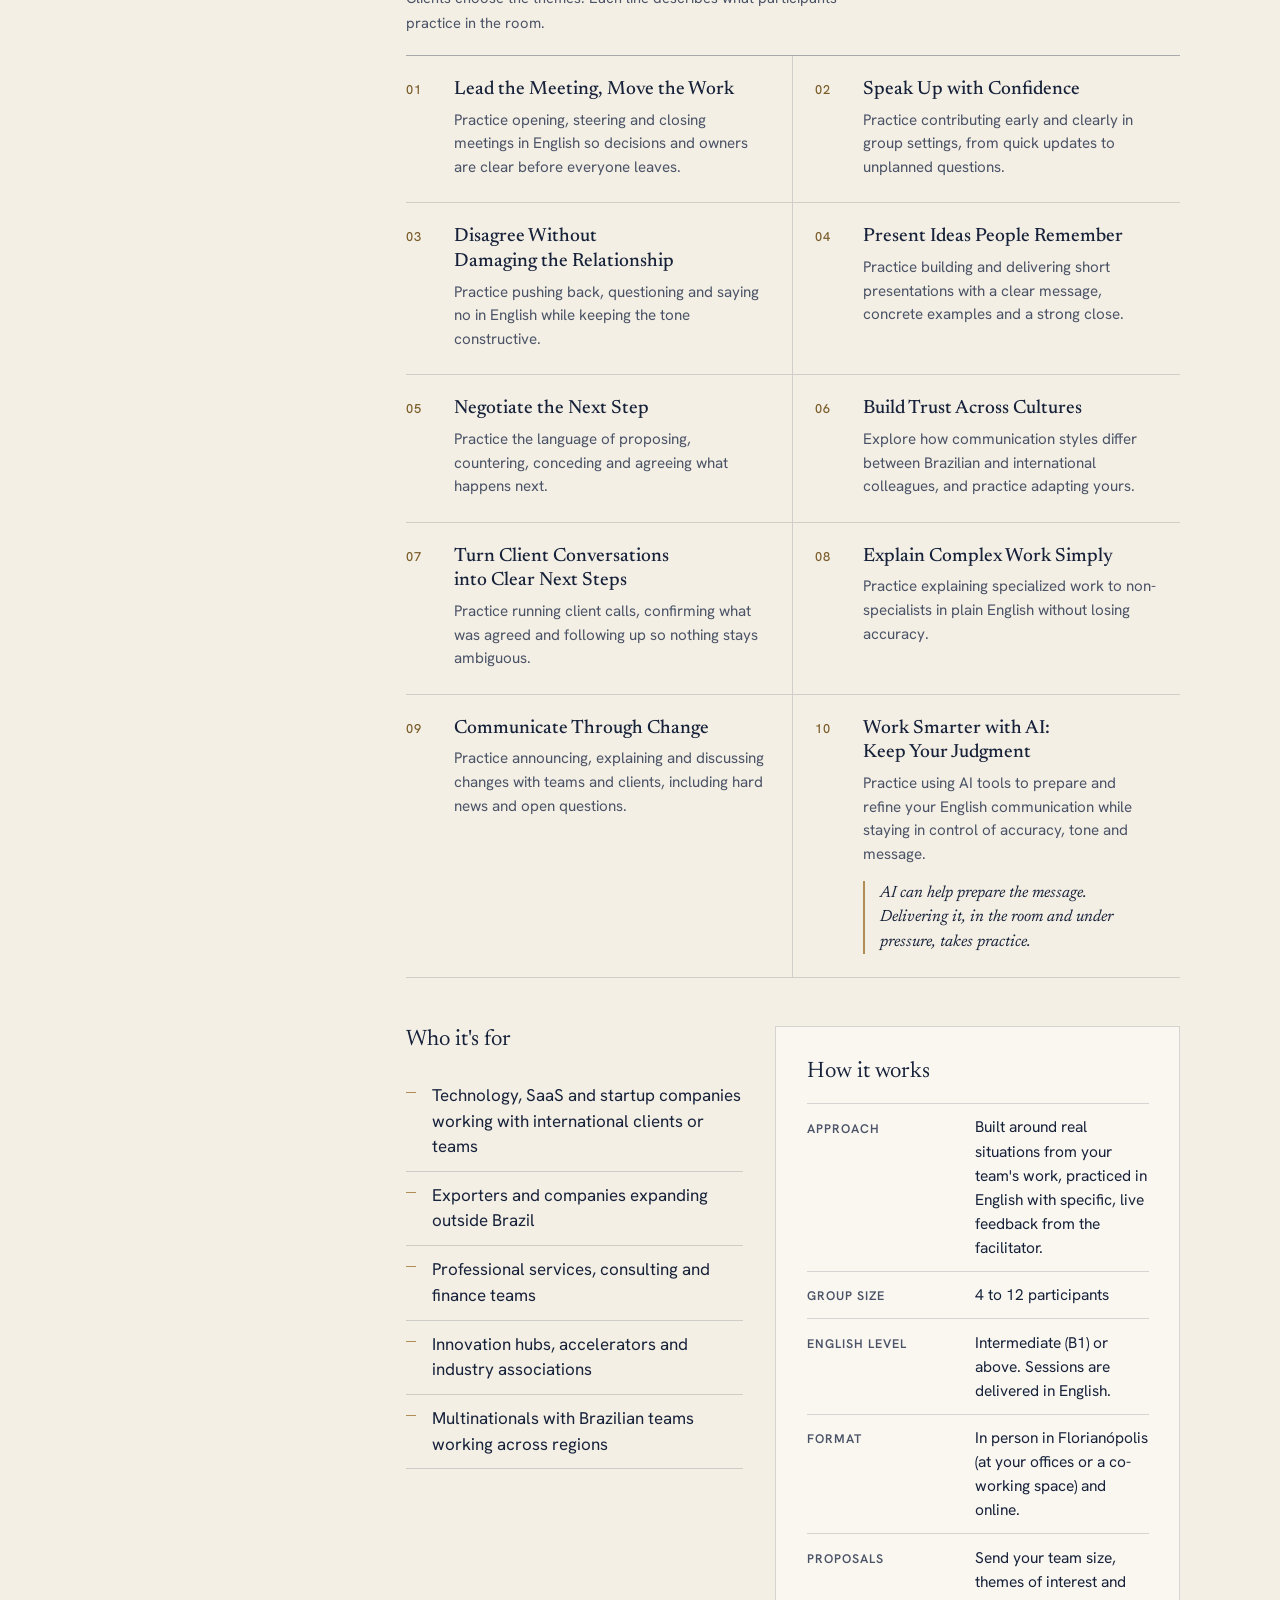
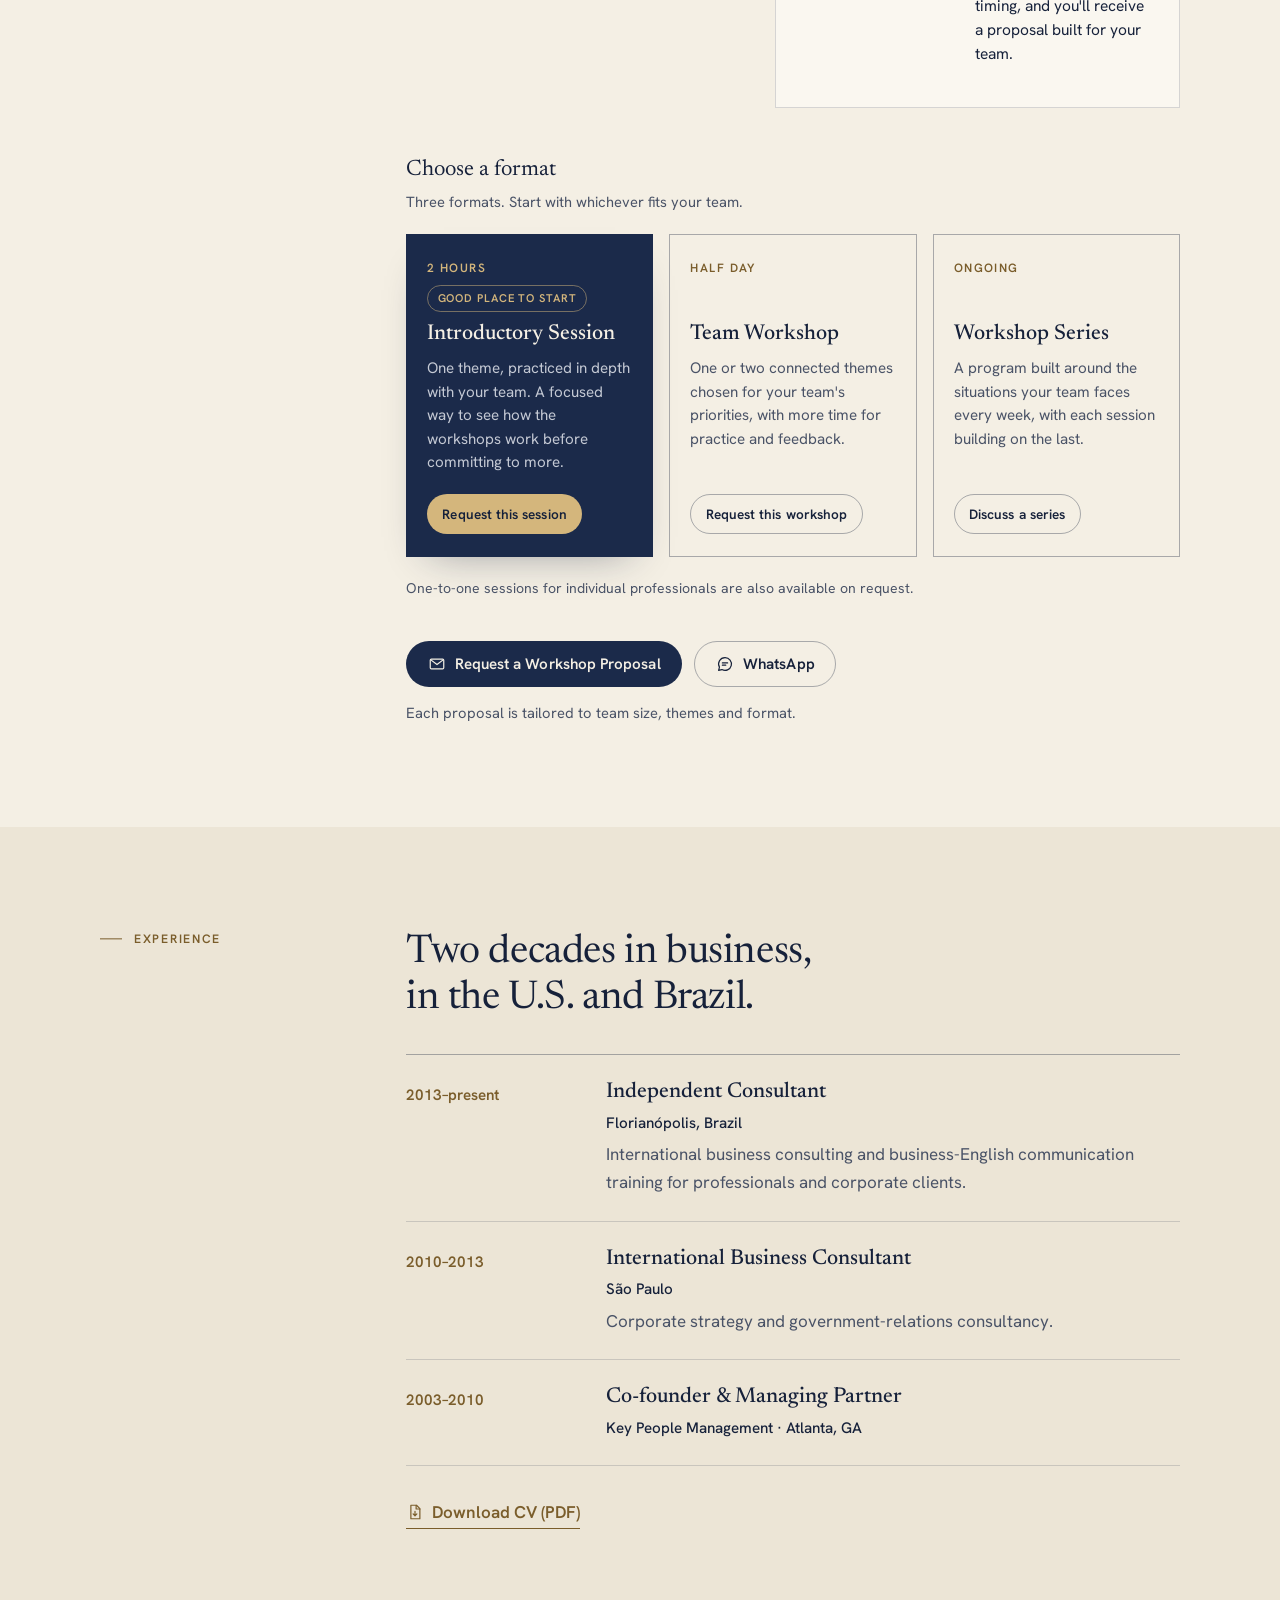
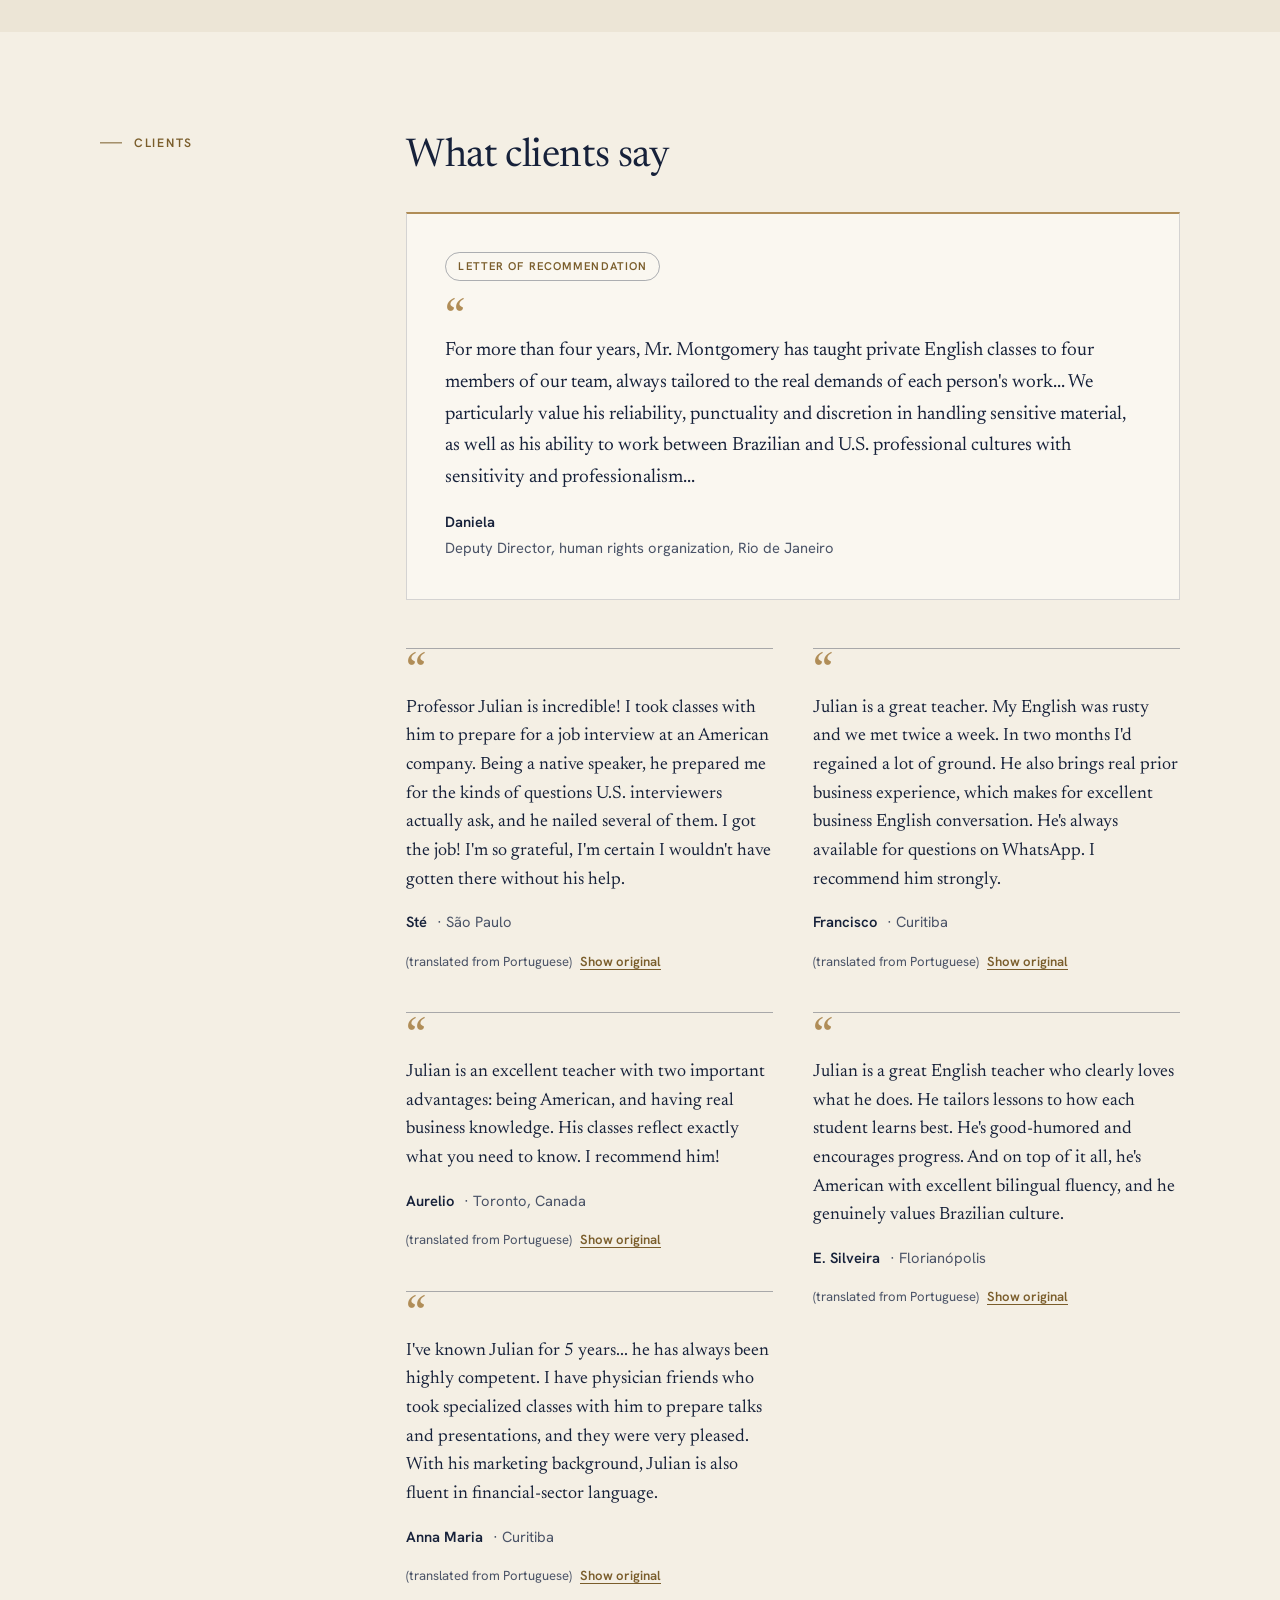
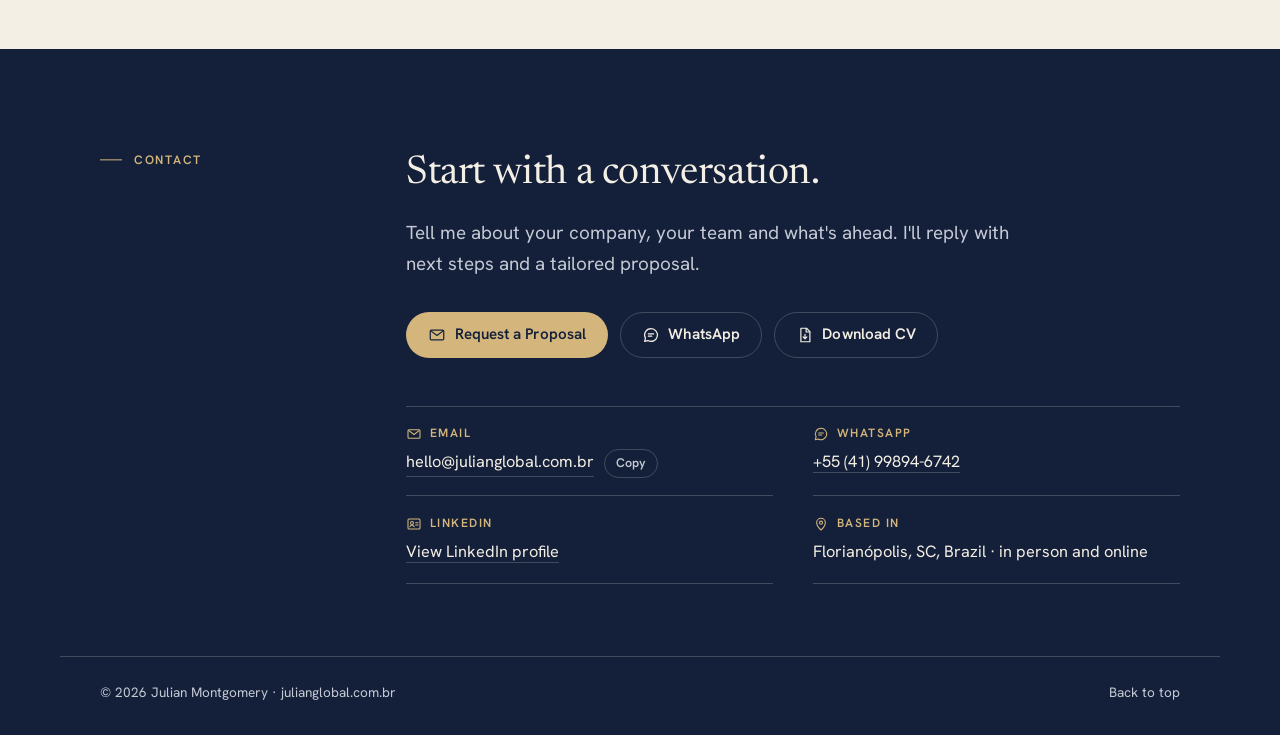
==== commit 5204c127: "Replace Douglas testimonial with featured recommendation letter" ====
--- a/index.html
+++ b/index.html
@@ -393,42 +393,44 @@
       <div class="split-main">
         <h2 id="clients-title" data-i18n="t.title">O que dizem os clientes</h2>
         <div class="quotes">
-          <figure class="quote">
-            <blockquote class="q-text" lang="pt-BR" data-i18n="t1.q">O professor Julian é incrível! Fiz aulas com ele para me preparar para uma entrevista de emprego em uma empresa americana! Ele me ajudou de mais com o inglês. Além disso, por ele ser nativo, ele me preparou para perguntas comuns que fazem nas entrevistas nos EUA. Ele acertou em cheio em diversas perguntas que me fizeram na entrevista! E eu consegui a vaga!!! Sou muito muito grata! Tenho certeza que sem a ajuda dele, eu não teria conseguido!</blockquote>
-            <figcaption><span class="q-name">Sté</span><span class="q-city">São Paulo</span></figcaption>
-            <p class="q-meta"><span data-i18n="ui.translated"></span> <button class="q-toggle" type="button" aria-expanded="false" aria-controls="orig-1" data-i18n="ui.show">Ver original</button></p>
-            <blockquote class="q-orig" id="orig-1" lang="pt-BR" hidden>O professor Julian é incrível! Fiz aulas com ele para me preparar para uma entrevista de emprego em uma empresa americana! Ele me ajudou de mais com o inglês. Além disso, por ele ser nativo, ele me preparou para perguntas comuns que fazem nas entrevistas nos EUA. Ele acertou em cheio em diversas perguntas que me fizeram na entrevista! E eu consegui a vaga!!! Sou muito muito grata! Tenho certeza que sem a ajuda dele, eu não teria conseguido!</blockquote>
+          <figure class="quote quote-featured">
+            <p class="q-label" data-i18n="tf.label">Carta de recomendação</p>
+            <blockquote class="q-text" lang="pt-BR" data-i18n="tf.q">Ao longo de mais de quatro anos, o Sr. Montgomery ministrou aulas particulares de inglês para quatro integrantes da nossa equipe, sempre adaptadas às demandas reais do trabalho de cada um... Destacamos sua confiabilidade, sua pontualidade e sua discrição no trato de conteúdos sensíveis, bem como sua capacidade de transitar entre as culturas profissionais do Brasil e dos Estados Unidos com sensibilidade e profissionalismo...</blockquote>
+            <figcaption><span class="q-name">Daniela</span><span class="q-role" data-i18n="tf.role">Diretora-adjunta, organização de direitos humanos, Rio de Janeiro</span></figcaption>
+            <p class="q-meta q-meta-featured" data-i18n="tf.note" data-hide-empty></p>
           </figure>
-          <figure class="quote">
-            <blockquote class="q-text" lang="pt-BR" data-i18n="t2.q">Julian é um excelente professor com 2 diferenciais importantes: Ser americano. Ter conhecimento na área de negócios. Suas aulas refletem o que você realmente precisa saber. Recomendo!</blockquote>
-            <figcaption><span class="q-name">Aurelio</span><span class="q-city" data-i18n="t2.city">Toronto, Canadá</span></figcaption>
-            <p class="q-meta"><span data-i18n="ui.translated"></span> <button class="q-toggle" type="button" aria-expanded="false" aria-controls="orig-2" data-i18n="ui.show">Ver original</button></p>
-            <blockquote class="q-orig" id="orig-2" lang="pt-BR" hidden>Julian é um excelente professor com 2 diferenciais importantes: Ser americano. Ter conhecimento na área de negócios. Suas aulas refletem o que você realmente precisa saber. Recomendo!</blockquote>
-          </figure>
-          <figure class="quote">
-            <blockquote class="q-text" lang="pt-BR" data-i18n="t3.q">Conheço o Julian a 5 anos... ele sempre se mostrou muito competente... Tenho amigos médicos que fizeram aulas especiais com ele para ministrar palestras e apresentar trabalhos que ficaram muito satisfeitos. O Julian por sua formação em marketing também domina a linguagem da área financeira.</blockquote>
-            <figcaption><span class="q-name">Anna Maria</span><span class="q-city">Curitiba</span></figcaption>
-            <p class="q-meta"><span data-i18n="ui.translated"></span> <button class="q-toggle" type="button" aria-expanded="false" aria-controls="orig-3" data-i18n="ui.show">Ver original</button></p>
-            <blockquote class="q-orig" id="orig-3" lang="pt-BR" hidden>Conheço o Julian a 5 anos... ele sempre se mostrou muito competente... Tenho amigos médicos que fizeram aulas especiais com ele para ministrar palestras e apresentar trabalhos que ficaram muito satisfeitos. O Julian por sua formação em marketing também domina a linguagem da área financeira.</blockquote>
-          </figure>
-          <figure class="quote">
-            <blockquote class="q-text" lang="pt-BR" data-i18n="t4.q">Julian é um ótimo professor. Estava um pouco enferrujado no inglês e fizemos 2 vezes na semana. Em 2 meses retomei bastante a qualidade do inglês. Além disso, ele possui bastante experiência de trabalho prévia em empresas, isso possibilita uma ótima conversação relacionada a 'business english'. Além disso, está sempre disponível para tirar dúvidas via WhatsApp. Eu o recomendo fortemente.</blockquote>
-            <figcaption><span class="q-name">Francisco</span><span class="q-city">Curitiba</span></figcaption>
-            <p class="q-meta"><span data-i18n="ui.translated"></span> <button class="q-toggle" type="button" aria-expanded="false" aria-controls="orig-4" data-i18n="ui.show">Ver original</button></p>
-            <blockquote class="q-orig" id="orig-4" lang="pt-BR" hidden>Julian é um ótimo professor. Estava um pouco enferrujado no inglês e fizemos 2 vezes na semana. Em 2 meses retomei bastante a qualidade do inglês. Além disso, ele possui bastante experiência de trabalho prévia em empresas, isso possibilita uma ótima conversação relacionada a 'business english'. Além disso, está sempre disponível para tirar dúvidas via WhatsApp. Eu o recomendo fortemente.</blockquote>
-          </figure>
-          <figure class="quote">
-            <blockquote class="q-text" lang="pt-BR" data-i18n="t5.q">Julian é um ótimo professor de inglês, demonstrando paixão pelo que faz! Prepara as aulas direcionadas às características de aprendizado do aluno... É humorado e elogia o progresso do aluno... E por fim, é americano, com um excelente nível linguístico português/inglês e valoriza a cultura brasileira.</blockquote>
-            <figcaption><span class="q-name">E. Silveira</span><span class="q-city">Florianópolis</span></figcaption>
-            <p class="q-meta"><span data-i18n="ui.translated"></span> <button class="q-toggle" type="button" aria-expanded="false" aria-controls="orig-5" data-i18n="ui.show">Ver original</button></p>
-            <blockquote class="q-orig" id="orig-5" lang="pt-BR" hidden>Julian é um ótimo professor de inglês, demonstrando paixão pelo que faz! Prepara as aulas direcionadas às características de aprendizado do aluno... É humorado e elogia o progresso do aluno... E por fim, é americano, com um excelente nível linguístico português/inglês e valoriza a cultura brasileira.</blockquote>
-          </figure>
-          <figure class="quote">
-            <blockquote class="q-text" lang="pt-BR" data-i18n="t6.q">Pra mim o Julian é o melhor, fico muito encantado com suas aulas e suas dicas! Até um amigo meu que mora nos EUA há 13 anos e que foi fazer um teste com ele pra ver se era bom mesmo, de cara já fechou um pacotão de aulas pra ele próprio, pra esposa e pra um funcionário que é brasileiro.</blockquote>
-            <figcaption><span class="q-name">Douglas</span><span class="q-city">Goiânia</span></figcaption>
-            <p class="q-meta"><span data-i18n="ui.translated"></span> <button class="q-toggle" type="button" aria-expanded="false" aria-controls="orig-6" data-i18n="ui.show">Ver original</button></p>
-            <blockquote class="q-orig" id="orig-6" lang="pt-BR" hidden>Pra mim o Julian é o melhor, fico muito encantado com suas aulas e suas dicas! Até um amigo meu que mora nos EUA há 13 anos e que foi fazer um teste com ele pra ver se era bom mesmo, de cara já fechou um pacotão de aulas pra ele próprio, pra esposa e pra um funcionário que é brasileiro.</blockquote>
-          </figure>
+          <div class="quotes-rest">
+            <figure class="quote">
+              <blockquote class="q-text" lang="pt-BR" data-i18n="t1.q">O professor Julian é incrível! Fiz aulas com ele para me preparar para uma entrevista de emprego em uma empresa americana! Ele me ajudou de mais com o inglês. Além disso, por ele ser nativo, ele me preparou para perguntas comuns que fazem nas entrevistas nos EUA. Ele acertou em cheio em diversas perguntas que me fizeram na entrevista! E eu consegui a vaga!!! Sou muito muito grata! Tenho certeza que sem a ajuda dele, eu não teria conseguido!</blockquote>
+              <figcaption><span class="q-name">Sté</span><span class="q-city">São Paulo</span></figcaption>
+              <p class="q-meta"><span data-i18n="ui.translated"></span> <button class="q-toggle" type="button" aria-expanded="false" aria-controls="orig-1" data-i18n="ui.show">Ver original</button></p>
+              <blockquote class="q-orig" id="orig-1" lang="pt-BR" hidden>O professor Julian é incrível! Fiz aulas com ele para me preparar para uma entrevista de emprego em uma empresa americana! Ele me ajudou de mais com o inglês. Além disso, por ele ser nativo, ele me preparou para perguntas comuns que fazem nas entrevistas nos EUA. Ele acertou em cheio em diversas perguntas que me fizeram na entrevista! E eu consegui a vaga!!! Sou muito muito grata! Tenho certeza que sem a ajuda dele, eu não teria conseguido!</blockquote>
+            </figure>
+            <figure class="quote">
+              <blockquote class="q-text" lang="pt-BR" data-i18n="t2.q">Julian é um excelente professor com 2 diferenciais importantes: Ser americano. Ter conhecimento na área de negócios. Suas aulas refletem o que você realmente precisa saber. Recomendo!</blockquote>
+              <figcaption><span class="q-name">Aurelio</span><span class="q-city" data-i18n="t2.city">Toronto, Canadá</span></figcaption>
+              <p class="q-meta"><span data-i18n="ui.translated"></span> <button class="q-toggle" type="button" aria-expanded="false" aria-controls="orig-2" data-i18n="ui.show">Ver original</button></p>
+              <blockquote class="q-orig" id="orig-2" lang="pt-BR" hidden>Julian é um excelente professor com 2 diferenciais importantes: Ser americano. Ter conhecimento na área de negócios. Suas aulas refletem o que você realmente precisa saber. Recomendo!</blockquote>
+            </figure>
+            <figure class="quote">
+              <blockquote class="q-text" lang="pt-BR" data-i18n="t3.q">Conheço o Julian a 5 anos... ele sempre se mostrou muito competente... Tenho amigos médicos que fizeram aulas especiais com ele para ministrar palestras e apresentar trabalhos que ficaram muito satisfeitos. O Julian por sua formação em marketing também domina a linguagem da área financeira.</blockquote>
+              <figcaption><span class="q-name">Anna Maria</span><span class="q-city">Curitiba</span></figcaption>
+              <p class="q-meta"><span data-i18n="ui.translated"></span> <button class="q-toggle" type="button" aria-expanded="false" aria-controls="orig-3" data-i18n="ui.show">Ver original</button></p>
+              <blockquote class="q-orig" id="orig-3" lang="pt-BR" hidden>Conheço o Julian a 5 anos... ele sempre se mostrou muito competente... Tenho amigos médicos que fizeram aulas especiais com ele para ministrar palestras e apresentar trabalhos que ficaram muito satisfeitos. O Julian por sua formação em marketing também domina a linguagem da área financeira.</blockquote>
+            </figure>
+            <figure class="quote">
+              <blockquote class="q-text" lang="pt-BR" data-i18n="t4.q">Julian é um ótimo professor. Estava um pouco enferrujado no inglês e fizemos 2 vezes na semana. Em 2 meses retomei bastante a qualidade do inglês. Além disso, ele possui bastante experiência de trabalho prévia em empresas, isso possibilita uma ótima conversação relacionada a 'business english'. Além disso, está sempre disponível para tirar dúvidas via WhatsApp. Eu o recomendo fortemente.</blockquote>
+              <figcaption><span class="q-name">Francisco</span><span class="q-city">Curitiba</span></figcaption>
+              <p class="q-meta"><span data-i18n="ui.translated"></span> <button class="q-toggle" type="button" aria-expanded="false" aria-controls="orig-4" data-i18n="ui.show">Ver original</button></p>
+              <blockquote class="q-orig" id="orig-4" lang="pt-BR" hidden>Julian é um ótimo professor. Estava um pouco enferrujado no inglês e fizemos 2 vezes na semana. Em 2 meses retomei bastante a qualidade do inglês. Além disso, ele possui bastante experiência de trabalho prévia em empresas, isso possibilita uma ótima conversação relacionada a 'business english'. Além disso, está sempre disponível para tirar dúvidas via WhatsApp. Eu o recomendo fortemente.</blockquote>
+            </figure>
+            <figure class="quote">
+              <blockquote class="q-text" lang="pt-BR" data-i18n="t5.q">Julian é um ótimo professor de inglês, demonstrando paixão pelo que faz! Prepara as aulas direcionadas às características de aprendizado do aluno... É humorado e elogia o progresso do aluno... E por fim, é americano, com um excelente nível linguístico português/inglês e valoriza a cultura brasileira.</blockquote>
+              <figcaption><span class="q-name">E. Silveira</span><span class="q-city">Florianópolis</span></figcaption>
+              <p class="q-meta"><span data-i18n="ui.translated"></span> <button class="q-toggle" type="button" aria-expanded="false" aria-controls="orig-5" data-i18n="ui.show">Ver original</button></p>
+              <blockquote class="q-orig" id="orig-5" lang="pt-BR" hidden>Julian é um ótimo professor de inglês, demonstrando paixão pelo que faz! Prepara as aulas direcionadas às características de aprendizado do aluno... É humorado e elogia o progresso do aluno... E por fim, é americano, com um excelente nível linguístico português/inglês e valoriza a cultura brasileira.</blockquote>
+            </figure>
+          </div>
         </div>
       </div>
     </div>
--- a/assets/css/style.css
+++ b/assets/css/style.css
@@ -508,7 +508,10 @@
 .split-main > .text-link { align-self: flex-start; }
 
 /* Testimonials */
-.quotes { display: grid; grid-template-columns: repeat(2, minmax(0, 1fr)); gap: 2.5rem 2.5rem; align-items: start; }
+.quotes { display: flex; flex-direction: column; gap: 3rem; }
+/* The five shorter quotes flow in two balanced columns, so none is left alone in a last row */
+.quotes-rest { columns: 2; column-gap: 2.5rem; margin-bottom: -2.5rem; }
+.quotes-rest .quote { break-inside: avoid; margin-bottom: 2.5rem; }
 .quote { display: flex; flex-direction: column; gap: 1rem; padding-top: 1.4rem; border-top: 1px solid var(--line-strong); position: relative; }
 .quote::before {
   content: "\201C"; position: absolute; top: -.05rem; left: 0;
@@ -526,8 +529,28 @@
 }
 .q-orig { font: italic 400 .98rem/1.55 var(--serif); color: var(--ink-soft); padding-left: 1rem; border-left: 2px solid var(--line-strong); }
 :root[data-lang="pt"] .q-meta, :root[data-lang="pt"] .q-orig { display: none !important; }
+/* Featured letter of recommendation: full width, set on the card surface with a gold top rule */
+.quote-featured {
+  background: var(--card); border: 1px solid var(--line); border-top: 2px solid var(--gold);
+  padding: clamp(1.4rem, 4vw, 2.4rem);
+}
+.quote-featured::before { position: static; transform: none; order: 1; height: 1.4rem; line-height: 1; }
+.quote-featured .q-label { order: 0; }
+.quote-featured .q-text { order: 2; padding-top: 0; font-size: clamp(1.1rem, 1.5vw, 1.24rem); line-height: 1.65; max-width: 72ch; }
+.quote-featured figcaption { order: 3; flex-direction: column; gap: .15rem; }
+.quote-featured .q-role::before { content: none; }
+.quote-featured .q-meta { order: 4; }
+.q-label {
+  align-self: flex-start;
+  font-size: .7rem; font-weight: 600; letter-spacing: .1em; text-transform: uppercase;
+  color: var(--gold-ink); border: 1px solid var(--line-strong); border-radius: 999px; padding: .25rem .75rem;
+}
+.q-role { color: var(--ink-soft); }
+.q-role::before { content: "· "; }
 @media (max-width: 760px) {
-  .quotes { grid-template-columns: 1fr; gap: 2rem; }
+  .quotes { gap: 2.5rem; }
+  .quotes-rest { columns: 1; margin-bottom: -2rem; }
+  .quotes-rest .quote { margin-bottom: 2rem; }
 }
 
 /* ---------- Footer / contact ---------- */
